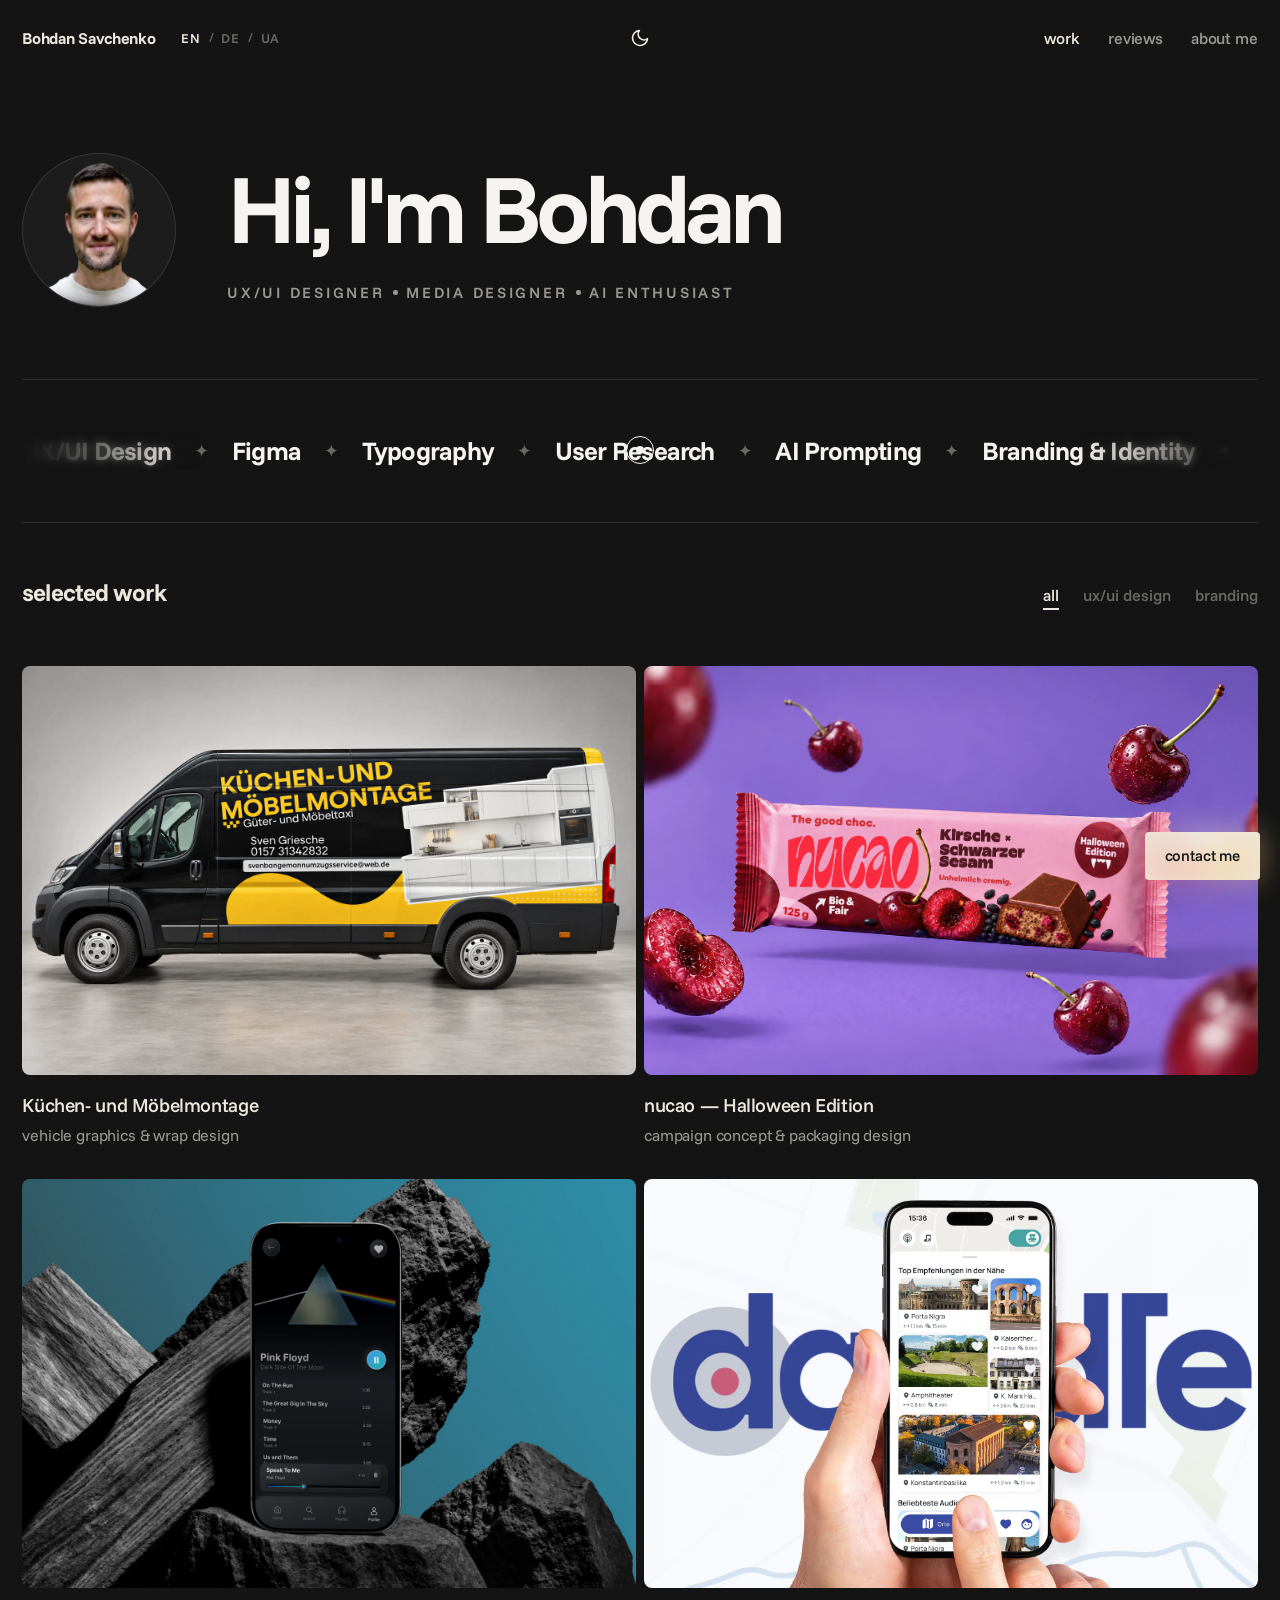
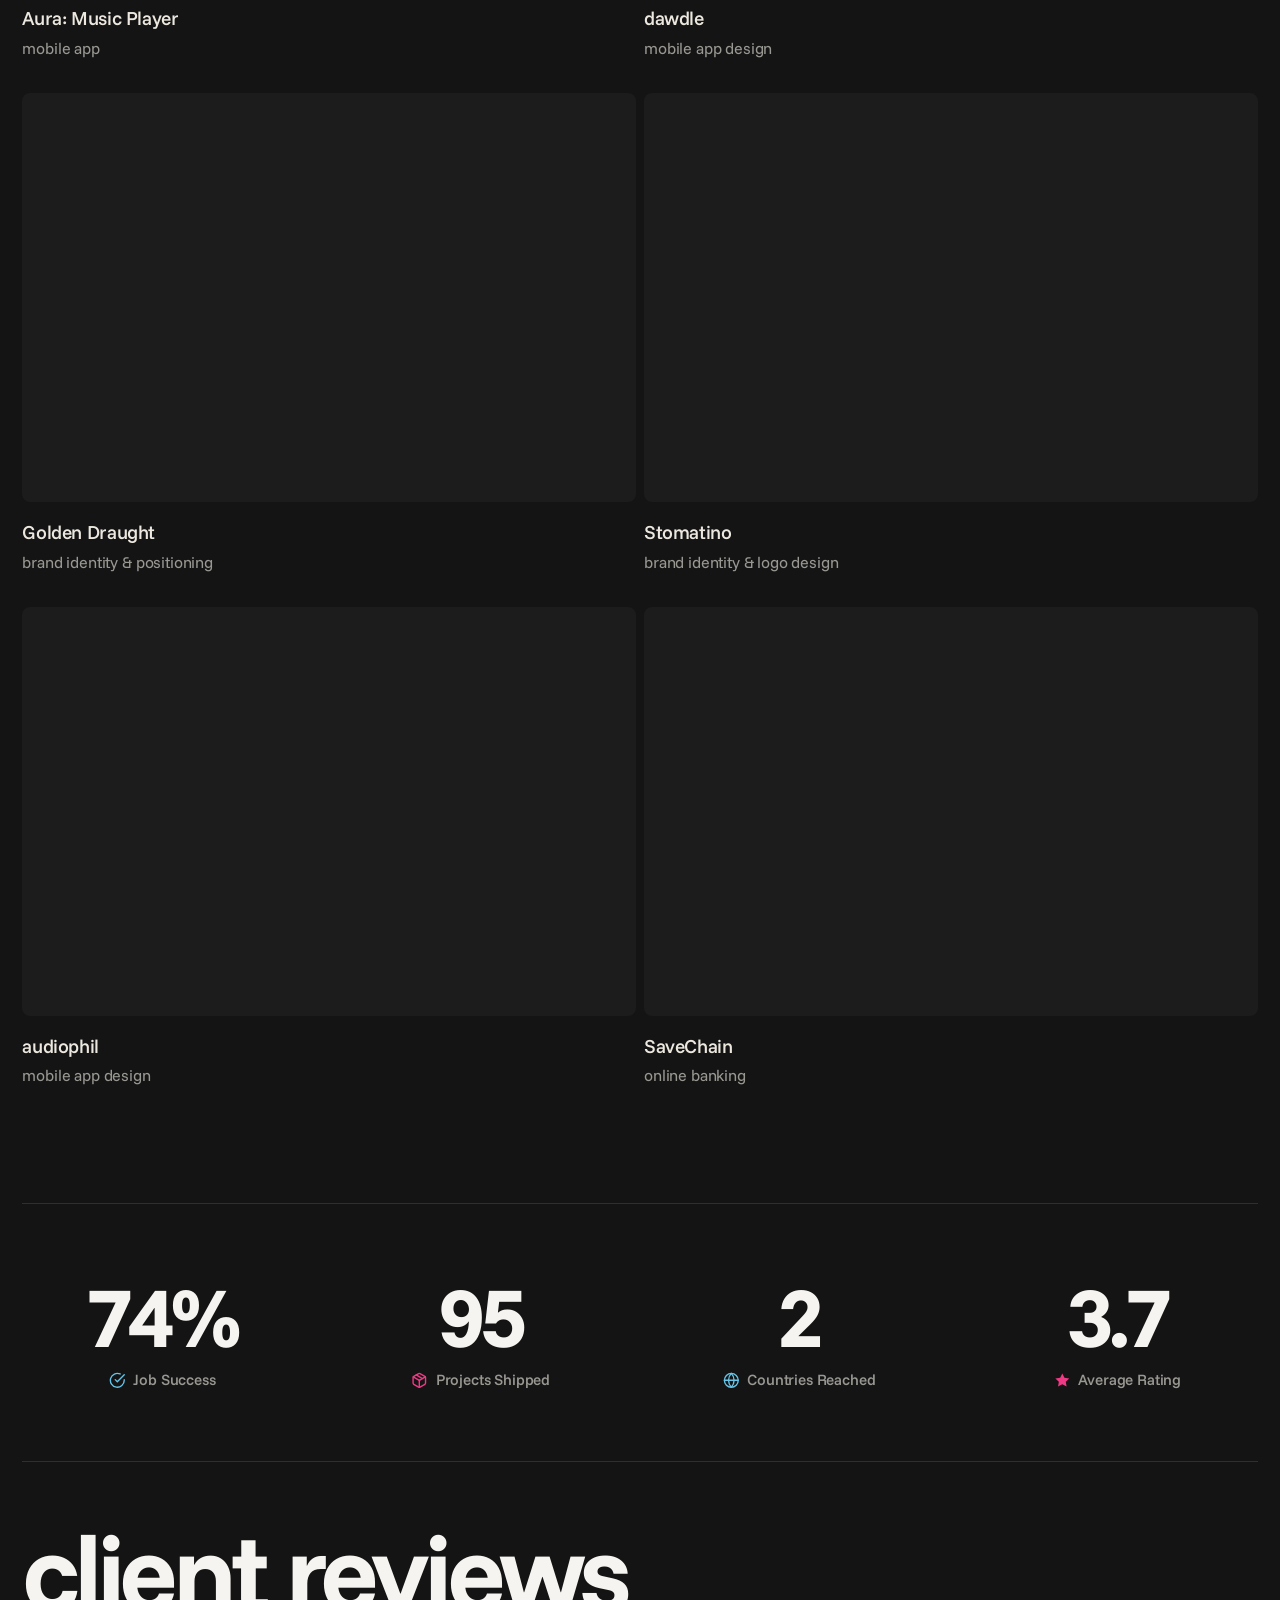
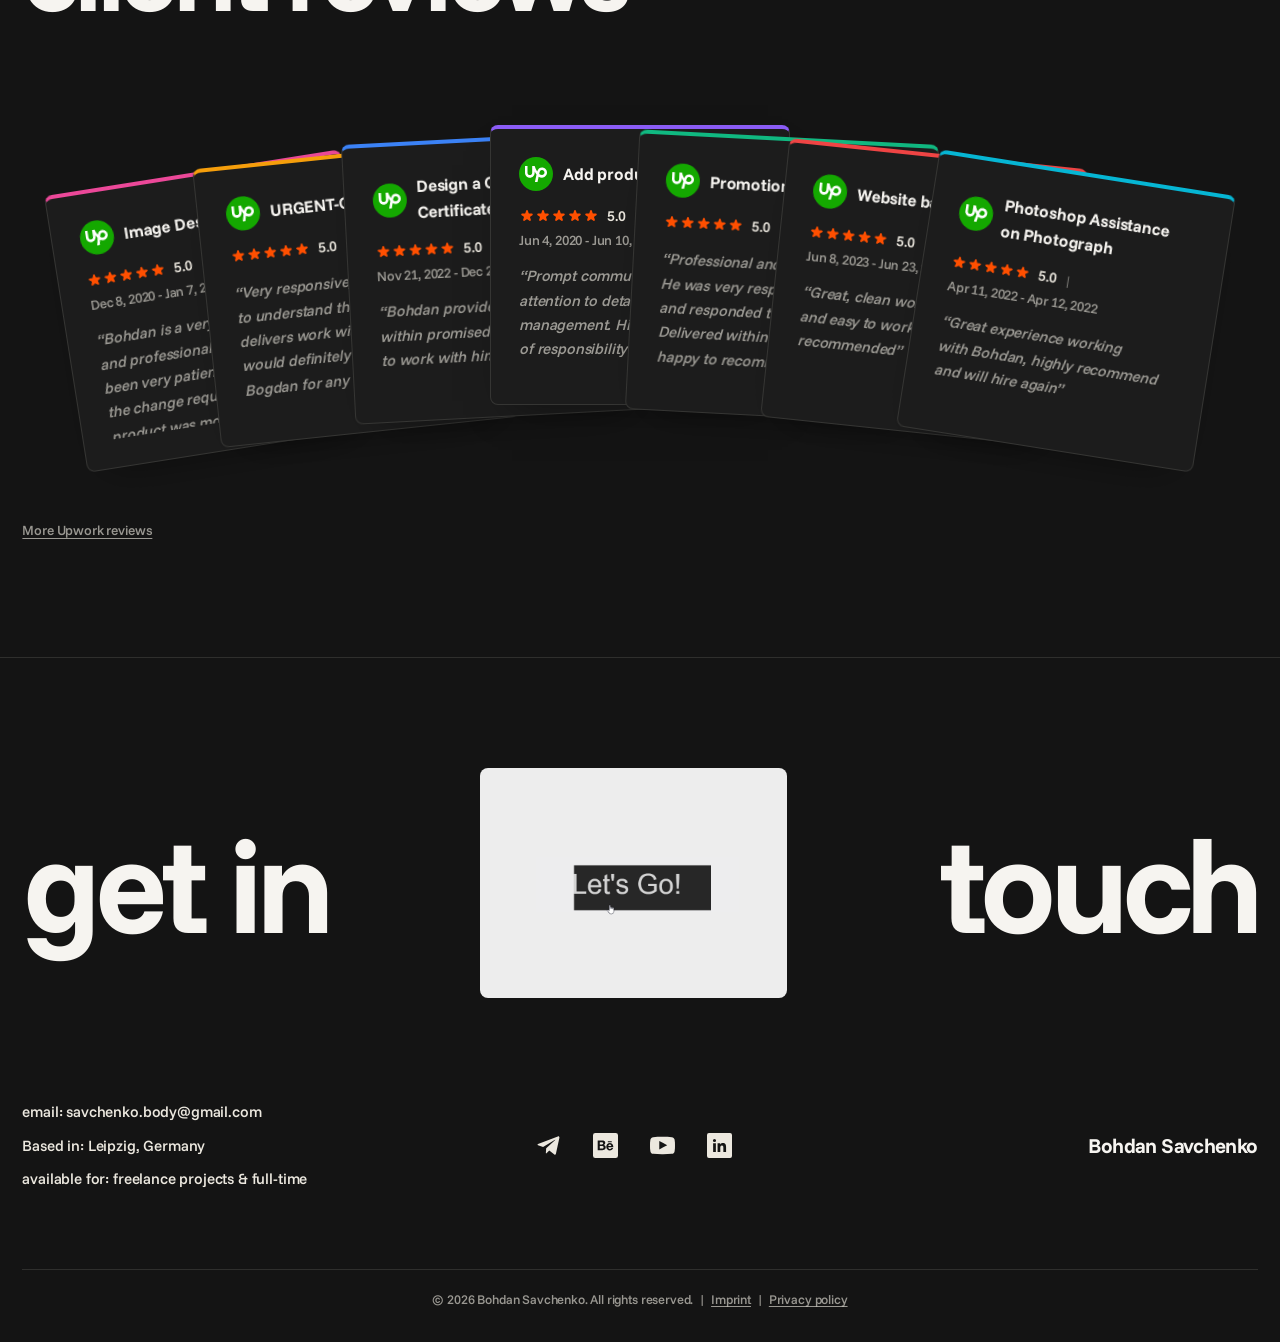
==== index.html @ f7ef640e "Add SaveChain project, even column spacing in car wrapping Co-Authored-By: Claude Sonnet 5.5 <norepl" ====
<!DOCTYPE html>
<html lang="en" data-theme="dark">
<head>
  <meta charset="UTF-8" />
  <meta name="viewport" content="width=device-width, initial-scale=1" />
  <title>Bohdan Savchenko | Mobile UX/UI Designer</title>
  <meta name="description" content="Portfolio of Bohdan Savchenko, UX/UI Designer & Media Designer based in Leipzig, Germany." />

  <link rel="icon" href="/favicon.svg" type="image/svg+xml" />
  <link rel="apple-touch-icon" href="/favicon.svg" />

  <!-- Fonts: Funnel Sans, self-hosted in /fonts (no Google Fonts request) -->
  <link rel="stylesheet" href="./styles.css?v=20261024-savechain11" />
</head>
<body>
  <!-- ============ HEADER ============ -->
  <header class="site-header" id="header">
    <div class="header-inner">
      <a href="/" class="logo">Bohdan Savchenko</a>

      <div class="lang-switch" role="group" aria-label="Language">
        <button type="button" class="lang-btn is-active" data-lang="en">EN</button>
        <span class="lang-sep">/</span>
        <button type="button" class="lang-btn" data-lang="de">DE</button>
        <span class="lang-sep">/</span>
        <button type="button" class="lang-btn" data-lang="uk">UA</button>
      </div>

      <button type="button" id="themeToggle" class="theme-toggle" aria-label="Toggle color theme">
        <svg class="icon icon-sun" viewBox="0 0 24 24" fill="none" stroke="currentColor" stroke-width="2" stroke-linecap="round" stroke-linejoin="round" aria-hidden="true">
          <circle cx="12" cy="12" r="4" /><path d="M12 2v2M12 20v2M4.9 4.9l1.4 1.4M17.7 17.7l1.4 1.4M2 12h2M20 12h2M4.9 19.1l1.4-1.4M17.7 6.3l1.4-1.4" />
        </svg>
        <svg class="icon icon-moon" viewBox="0 0 24 24" fill="none" stroke="currentColor" stroke-width="2" stroke-linecap="round" stroke-linejoin="round" aria-hidden="true">
          <path d="M21 12.8A9 9 0 1 1 11.2 3a7 7 0 0 0 9.8 9.8z" />
        </svg>
      </button>

      <nav class="main-nav" id="mainNav" aria-label="Primary">
        <a href="/#work" aria-current="page" data-i18n="nav.work">work</a>
        <a href="/#reviews" data-i18n="nav.reviews">reviews</a>
        <a href="/about/" data-i18n="nav.about">about me</a>
      </nav>

      <button type="button" class="menu-toggle" id="menuToggle" aria-expanded="false" aria-controls="mainNav" aria-label="Menu">
        <span class="menu-line"></span>
        <span class="menu-line"></span>
        <span class="menu-line"></span>
      </button>
    </div>
  </header>

  <main>
    <!-- ============ HERO ============ -->
    <section class="hero reveal">
      <div class="hero-photo">
        <img src="/Savchenko.webp" alt="Bohdan Savchenko" width="200" height="200"
             onerror="this.closest('.hero-photo').style.display='none';" />
      </div>
      <div class="hero-text">
        <h1 class="hero-title" data-i18n="hero.title">Hi, I'm Bohdan</h1>
        <p class="hero-eyebrow" lang="en">UX/UI Designer <span class="specialty-dot" aria-hidden="true"></span> Media Designer <span class="specialty-dot" aria-hidden="true"></span> AI Enthusiast</p>
      </div>
    </section>

    <!-- ============ SKILLS MARQUEE (looping, built by app.js) ============ -->
    <section class="marquee-section" aria-label="Skills">
      <div class="marquee">
        <div class="marquee-track" id="marqueeTrack"></div>
      </div>
    </section>

    <!-- ============ WORK / PROJECT GRID ============ -->
    <section class="work" id="work" aria-label="Selected work">
      <div class="work-head">
        <h2 class="split-title" data-reveal-words data-i18n="work.title">selected work</h2>
        <!-- category filters (logic in app.js, categories in data.js) -->
        <div class="filter-bar" role="group" aria-label="Filter projects">
          <button type="button" class="filter-btn is-active" data-filter="all" data-i18n="filter.all">all</button>
          <button type="button" class="filter-btn" data-filter="ux-ui" data-i18n="filter.uxui">ux/ui design</button>
          <button type="button" class="filter-btn" data-filter="branding" data-i18n="filter.branding">branding</button>
        </div>
      </div>
      <!-- Project cards injected by app.js -->
      <div class="project-grid" id="projectGrid" aria-live="polite"></div>
    </section>

    <!-- ============ STATS (numbers count up when scrolled into view — initCounters() in app.js).
         Each .stat-num counts 0 -> data-count-to; symbols (%, the decimal place)
         live outside the animated span / come from data-decimals, so they never animate. -->
    <section class="stats reveal" aria-label="Key numbers">
      <ul class="stats-grid">
        <li class="stat" style="--stat-accent: var(--brand-cyan);">
          <p class="stat-value"><span class="stat-num" data-count-to="100">0</span><span class="stat-sym">%</span></p>
          <p class="stat-label">
            <svg class="stat-icon" viewBox="0 0 24 24" fill="none" stroke="currentColor" stroke-width="2" stroke-linecap="round" stroke-linejoin="round" aria-hidden="true">
              <path d="M22 11.08V12a10 10 0 1 1-5.93-9.14" /><path d="m9 11 3 3L22 4" />
            </svg>
            <span data-i18n="stats.success">Job Success</span>
          </p>
        </li>
        <li class="stat" style="--stat-accent: var(--brand-magenta);">
          <p class="stat-value"><span class="stat-num" data-count-to="128">0</span></p>
          <p class="stat-label">
            <svg class="stat-icon" viewBox="0 0 24 24" fill="none" stroke="currentColor" stroke-width="2" stroke-linecap="round" stroke-linejoin="round" aria-hidden="true">
              <path d="m7.5 4.27 9 5.15" /><path d="M21 8a2 2 0 0 0-1-1.73l-7-4a2 2 0 0 0-2 0l-7 4A2 2 0 0 0 3 8v8a2 2 0 0 0 1 1.73l7 4a2 2 0 0 0 2 0l7-4A2 2 0 0 0 21 16Z" /><path d="m3.3 7 8.7 5 8.7-5" /><path d="M12 22V12" />
            </svg>
            <span data-i18n="stats.projects">Projects Shipped</span>
          </p>
        </li>
        <li class="stat" style="--stat-accent: var(--brand-cyan);">
          <p class="stat-value"><span class="stat-num" data-count-to="3">0</span></p>
          <p class="stat-label">
            <svg class="stat-icon" viewBox="0 0 24 24" fill="none" stroke="currentColor" stroke-width="2" stroke-linecap="round" stroke-linejoin="round" aria-hidden="true">
              <circle cx="12" cy="12" r="10" /><path d="M12 2a14.5 14.5 0 0 0 0 20 14.5 14.5 0 0 0 0-20" /><path d="M2 12h20" />
            </svg>
            <span data-i18n="stats.countries">Countries Reached</span>
          </p>
        </li>
        <li class="stat" style="--stat-accent: var(--brand-magenta);">
          <p class="stat-value"><span class="stat-num" data-count-to="5" data-decimals="1">0.0</span></p>
          <p class="stat-label">
            <svg class="stat-icon" viewBox="0 0 24 24" fill="currentColor" aria-hidden="true">
              <path d="m12 2 3.09 6.26L22 9.27l-5 4.87 1.18 6.88L12 17.77l-6.18 3.25L7 14.14 2 9.27l6.91-1.01L12 2z" />
            </svg>
            <span data-i18n="stats.rating">Average Rating</span>
          </p>
        </li>
      </ul>
    </section>

    <!-- ============ TESTIMONIALS (Upwork client reviews) ============ -->
    <section class="testimonials reveal" id="reviews" aria-label="Client reviews">
      <h2 class="display-title" data-reveal-words data-i18n="testimonials.title">client reviews</h2>
      <!-- cards injected by app.js from SITE.testimonials -->
      <div class="testimonial-scroll" id="testimonialScroll"></div>
      <a class="testimonial-more" href="https://www.upwork.com/freelancers/bogdansavchenko6"
         target="_blank" rel="noopener noreferrer" data-i18n="testimonials.more">More Upwork reviews</a>
    </section>

  </main>

  <!-- ============ FOOTER (3 tiers) ============ -->
  <footer class="site-footer reveal" id="contact">
    <!-- tier 1: get in — [Let's Go! gif] — touch -->
    <div class="footer-top">
      <span class="footer-word" data-i18n="footer.get">get in</span>
      <a class="footer-go" href="mailto:savchenko.body@gmail.com" aria-label="Email me — Let's Go!">
        <img class="footer-go-gif" src="./Lets go.gif" alt="" aria-hidden="true"
             onerror="this.closest('.footer-go').classList.add('no-gif'); this.remove();" />
        <span class="footer-go-text">Let's Go! &rarr;</span>
      </a>
      <span class="footer-word" data-i18n="footer.touch">touch</span>
    </div>

    <!-- tier 2: contact meta (left) · social icons (center) · name (right) -->
    <div class="footer-mid">
      <div class="footer-meta">
        <p><span data-i18n="footer.emailLabel">email:</span> <a href="mailto:savchenko.body@gmail.com">savchenko.body@gmail.com</a></p>
        <p data-i18n="footer.based">Based in: Leipzig, Germany</p>
        <p data-i18n="footer.available">available for: freelance projects &amp; full-time</p>
      </div>
      <nav class="footer-social" aria-label="Social">
        <a class="footer-icon" href="https://t.me/SavchenkoB" target="_blank" rel="noopener noreferrer" aria-label="Telegram">
          <svg viewBox="0 0 32 32" fill="currentColor" xmlns="http://www.w3.org/2000/svg" aria-hidden="true"><path d="m2.61743 15.83185 6.44043 2.18732 15.29034-9.34778c.22162-.13556.44873.16547.25757.34143l-11.57592 10.65509-.43048 5.96521c-.03278.4538.51385.70642.83826.38745l3.56421-3.50482 6.51569 4.93243c.70233.53174 1.7193.15698 1.90875-.70331l4.53692-20.59997c.25879-1.17517-.8927-2.16681-2.01648-1.73645l-25.36206 9.71179c-.7956.30469-.77393 1.43768.03277 1.71161z"/></svg>
        </a>
        <a class="footer-icon" href="https://www.behance.net/savchenkob5285" target="_blank" rel="noopener noreferrer" aria-label="Behance">
          <svg viewBox="0 0 176 176" fill="currentColor" xmlns="http://www.w3.org/2000/svg" aria-hidden="true"><path d="m63.1 80.73h-15.22v-15.49h15.22s9-.21 9 7.75-9 7.74-9 7.74z"/><path d="m74.75 100.46c0 9.49-10.72 9.25-10.72 9.25h-16.15v-18.48h16.12s10.75-.23 10.75 9.23z"/><path d="m118.3 80.87c-5.49 0-10 4.11-10.9 10.55h21.8c-.86-6.42-5.42-10.55-10.9-10.55zm0 0c-5.49 0-10 4.11-10.9 10.55h21.8c-.86-6.42-5.42-10.55-10.9-10.55zm41.37-80.87h-143.34a16.33 16.33 0 0 0 -16.33 16.33v143.34a16.33 16.33 0 0 0 16.33 16.33h143.34a16.33 16.33 0 0 0 16.33-16.33v-143.34a16.33 16.33 0 0 0 -16.33-16.33zm-55.21 58h27.54v6.86h-27.54zm-26.27 60.73c-3.79 1.87-8.55 2.46-13 2.46h-32.19v-67.61h35.39c4.38 0 17.94 2.61 18 15.64 0 9-5 13.12-9.31 15.1 0 0 11.24 3.34 12.14 13.28s-.88 16.12-11.03 21.13zm64.66-18.65h-35.45c-.34 7.81 5.37 12.47 11.86 12.47a12.44 12.44 0 0 0 11-6.58h11.61c-3.19 11.62-12.54 16.46-23.59 16.46-14.47 0-24.76-11.6-24.76-25.92s11.09-25.93 24.76-25.93 24.72 11.61 24.72 25.93c0 1.24 0 2.42-.15 3.57zm-24.55-19.21c-5.49 0-10 4.11-10.9 10.55h21.8c-.86-6.42-5.42-10.55-10.9-10.55z"/></svg>
        </a>
        <a class="footer-icon" href="https://www.youtube.com/@HardBitEasy" target="_blank" rel="noopener noreferrer" aria-label="YouTube">
          <svg viewBox="0 0 96.875 96.875" fill="currentColor" xmlns="http://www.w3.org/2000/svg" aria-hidden="true"><path d="m95.201 25.538c-1.186-5.152-5.4-8.953-10.473-9.52-12.013-1.341-24.172-1.348-36.275-1.341-12.105-.007-24.266 0-36.279 1.341-5.07.567-9.281 4.368-10.467 9.52-1.688 7.337-1.707 15.346-1.707 22.9s0 15.562 1.688 22.898c1.184 5.151 5.396 8.952 10.469 9.52 12.012 1.342 24.172 1.349 36.277 1.342 12.107.007 24.264 0 36.275-1.342 5.07-.567 9.285-4.368 10.471-9.52 1.689-7.337 1.695-15.345 1.695-22.898 0-7.554.014-15.563-1.674-22.9zm-59.265 37.936c0-10.716 0-21.32 0-32.037 10.267 5.357 20.466 10.678 30.798 16.068-10.3 5.342-20.504 10.631-30.798 15.969z"/></svg>
        </a>
        <a class="footer-icon" href="https://www.linkedin.com/in/savchenkobohdan/" target="_blank" rel="noopener noreferrer" aria-label="LinkedIn">
          <svg viewBox="0 0 152 152" fill="currentColor" xmlns="http://www.w3.org/2000/svg" aria-hidden="true"><path d="m140 0h-128a12 12 0 0 0 -12 12v128a12 12 0 0 0 12 12h128a12 12 0 0 0 12-12v-128a12 12 0 0 0 -12-12zm-86.1 116h-16.58v-53.41h16.58zm-8.3-60.7a9.65 9.65 0 1 1 9.61-9.7 9.68 9.68 0 0 1 -9.61 9.7zm70.4 60.7h-16.57v-26c0-6.2-.12-14.15-8.62-14.15s-10 6.74-10 13.7v26.45h-16.51v-53.41h15.91v7.28h.23c2.21-4.2 7.62-8.62 15.69-8.62 16.78 0 19.87 11 19.87 25.41z"/></svg>
        </a>
      </nav>
      <span class="footer-name-mid">Bohdan Savchenko</span>
    </div>

    <!-- tier 4: legal footer (copyright + Impressum/Datenschutz) -->
    <div class="legal-footer">
      <span>&copy; 2026 Bohdan Savchenko. All rights reserved.</span>
      <span>|</span>
      <a href="/impressum.html">Impressum</a>
      <span>|</span>
      <a href="/datenschutz.html">Datenschutz</a>
    </div>
  </footer>

  <!-- floating contact button -->
  <a class="contact-fab" href="mailto:savchenko.body@gmail.com" data-i18n="footer.fab">contact me</a>

  <script src="./data.js?v=20261024-savechain11"></script>
  <script src="/data-uk.js?v=20261024-savechain11"></script>
  <script src="./app.js?v=20261024-savechain11"></script>
</body>
</html>
---- styles.css ----
/* =========================================================
   Bohdan Savchenko — Portfolio
   Tokens measured on the live Framer site:
     font    : Funnel Sans (400 / 500 / 700)
     dark    : bg #141414, cream text #ECE8DF (bright #F6F4F0)
     borders : cream @ 12%
     radii   : images 8px · buttons/pills 4px
     hero h1 : 192px @ desktop, letter-spacing -0.06em
     display : 120px lowercase headings ("my experience")
   Dark is default; [data-theme="light"] / body.light overrides.
   ========================================================= */

/* ---------- Self-hosted font: Funnel Sans (GDPR — no Google Fonts request) ---------- */
@font-face {
  font-family: 'Funnel Sans';
  font-style: normal;
  font-weight: 400;
  font-display: swap;
  src: url('/fonts/FunnelSans-400.woff2') format('woff2');
}
@font-face {
  font-family: 'Funnel Sans';
  font-style: normal;
  font-weight: 500;
  font-display: swap;
  src: url('/fonts/FunnelSans-500.woff2') format('woff2');
}
@font-face {
  font-family: 'Funnel Sans';
  font-style: normal;
  font-weight: 600;
  font-display: swap;
  src: url('/fonts/FunnelSans-600.woff2') format('woff2');
}
@font-face {
  font-family: 'Funnel Sans';
  font-style: normal;
  font-weight: 700;
  font-display: swap;
  src: url('/fonts/FunnelSans-700.woff2') format('woff2');
}
@font-face {
  font-family: 'Funnel Sans';
  font-style: normal;
  font-weight: 800;
  font-display: swap;
  src: url('/fonts/FunnelSans-800.woff2') format('woff2');
}

/* ---------- Design tokens: DARK (default) ---------- */
:root,
[data-theme="dark"] {
  --bg:            #141414;
  --bg-elevated:   #1C1C1C;
  --border:        rgba(236, 232, 223, 0.12);
  --text:          #ECE8DF;
  --text-bright:   #F6F4F0;
  --text-muted:    rgba(236, 232, 223, 0.62);
  --text-faint:    rgba(236, 232, 223, 0.40);
  --accent:        #ECE8DF;   /* pill / CTA fill  */
  --accent-ink:    #141414;   /* text on pill     */
  --shadow:        0 24px 60px -24px rgba(0, 0, 0, 0.8);

  /* radii measured on the live site */
  --radius-media:  8px;
  --radius-btn:    4px;

  /* motion */
  --ease-out: cubic-bezier(0.16, 1, 0.3, 1);
  --ease-in-out: cubic-bezier(0.65, 0, 0.35, 1);
  --dur: 400ms;

  --maxw: 100%;
  --gutter: clamp(20px, 1.75vw, 40px);
  --intro-top: clamp(104px, 17vh, 160px);

  /* button glow — warm halo, tuned per theme below */
  --glow-1: rgba(246, 244, 240, 0.95);
  --glow-2: rgba(255, 189, 89, 0.85);
  --glow-3: rgba(255, 106, 61, 0.7);

  /* experience timeline — bright lime accent + its glow */
  --timeline-accent:      #DFFF3C;
  --timeline-accent-glow: rgba(223, 255, 60, 0.55);

  /* clickable gallery image hover — a light lift reads best on the dark bg */
  --img-hover-brightness: 1.07;

  /* brand accents (stat-counter icons) */
  --brand-cyan:    #65C4E8;
  --brand-magenta: #EE3A84;
}

/* ---------- Design tokens: LIGHT (warm inverse) ---------- */
[data-theme="light"] {
  --bg:            #F6F4F0;
  --bg-elevated:   #FFFFFF;
  --border:        rgba(20, 20, 20, 0.12);
  --text:          #141414;
  --text-bright:   #000000;
  --text-muted:    rgba(20, 20, 20, 0.60);
  --text-faint:    rgba(20, 20, 20, 0.42);
  --accent:        #141414;
  --accent-ink:    #F6F4F0;
  --shadow:        0 24px 60px -28px rgba(20, 20, 20, 0.22);

  --glow-1: rgba(255, 149, 51, 0.8);
  --glow-2: rgba(255, 87, 34, 0.65);
  --glow-3: rgba(20, 20, 20, 0.35);

  /* darker, more saturated lime holds contrast on the light background */
  --timeline-accent:      #7A9A00;
  --timeline-accent-glow: rgba(122, 154, 0, 0.35);

  /* on the light background a brighten washes out — dim very slightly instead */
  --img-hover-brightness: 0.94;

  /* the brand cyan is too pale to read on the light ground — deepen it,
     same treatment --timeline-accent already gets (magenta holds up as-is) */
  --brand-cyan: #1E90BC;
}

/* ---------- Reset ---------- */
*, *::before, *::after { box-sizing: border-box; }
* { margin: 0; }
html { scroll-behavior: smooth; -webkit-text-size-adjust: 100%; }

body {
  background: var(--bg);
  color: var(--text);
  font-family: "Funnel Sans", system-ui, -apple-system, sans-serif;
  font-size: 16px;
  font-weight: 500;
  line-height: 1.55;
  letter-spacing: -0.01em;
  -webkit-font-smoothing: antialiased;
  min-height: 100dvh;
  transition: background var(--dur) var(--ease-in-out),
              color var(--dur) var(--ease-in-out),
              opacity 250ms var(--ease-in-out);
  animation: page-in 350ms var(--ease-out);   /* page fade-in */
}
body.page-exit { opacity: 0; }                 /* page fade-out (app.js) */
body.no-scroll { overflow: hidden; }           /* lightbox scroll lock */
@keyframes page-in { from { opacity: 0; } to { opacity: 1; } }

img { max-width: 100%; display: block; }
a { color: inherit; text-decoration: none; }
ol, ul { list-style: none; padding: 0; }
figure { margin: 0; }
:focus-visible { outline: 2px solid var(--text); outline-offset: 3px; border-radius: 4px; }

h1, h2, h3 {
  font-weight: 700;
  letter-spacing: -0.04em;
  line-height: 1.05;
}

.is-hidden { display: none !important; }

/* =========================================================
   HEADER — fixed, backdrop blur
   ========================================================= */
.site-header {
  position: fixed;
  inset: 0 0 auto 0;
  z-index: 100;
  background: color-mix(in srgb, var(--bg) 70%, transparent);
  backdrop-filter: saturate(140%) blur(14px);
  -webkit-backdrop-filter: saturate(140%) blur(14px);
  border-bottom: 1px solid transparent;
  transition: border-color var(--dur) var(--ease-out),
              background var(--dur) var(--ease-out);
}
.site-header.scrolled { border-bottom-color: var(--border); }

.header-inner {
  position: relative;
  max-width: var(--maxw);
  margin-inline: auto;
  padding: 16px var(--gutter);
  display: flex;
  align-items: center;
  gap: 24px;
}

.logo { font-weight: 700; font-size: 1rem; letter-spacing: -0.02em; white-space: nowrap; }

/* language switcher */
.lang-switch { display: flex; align-items: center; gap: 6px; }
.lang-btn {
  background: none; border: 0; padding: 4px 2px; cursor: pointer;
  font: inherit; font-weight: 600; font-size: .82rem; letter-spacing: .05em;
  color: var(--text-faint);
  min-height: 44px; display: inline-flex; align-items: center;
  transition: color 200ms var(--ease-out);
}
.lang-btn:hover { color: var(--text-muted); }
.lang-btn.is-active { color: var(--text); }
.lang-sep { color: var(--text-faint); font-size: .8rem; }

/* theme toggle — centered on desktop */
.theme-toggle {
  position: absolute; left: 50%; top: 50%;
  transform: translate(-50%, -50%);
  width: 44px; height: 44px;
  display: grid; place-items: center;
  background: none; border: 0; cursor: pointer; color: var(--text);
}
.theme-toggle .icon {
  position: absolute; width: 20px; height: 20px;
  transition: opacity 300ms var(--ease-out), transform 400ms var(--ease-out);
}
.icon-sun  { opacity: 0; transform: rotate(-90deg) scale(.6); }
.icon-moon { opacity: 1; transform: rotate(0) scale(1); }
[data-theme="light"] .icon-sun  { opacity: 1; transform: rotate(0) scale(1); }
[data-theme="light"] .icon-moon { opacity: 0; transform: rotate(90deg) scale(.6); }

/* nav — lowercase like the live site */
.main-nav { margin-left: auto; display: flex; gap: 28px; }
.main-nav a {
  position: relative; font-weight: 500; font-size: 1rem; color: var(--text-muted);
  padding: 4px 0; transition: color 200ms var(--ease-out);
}
.main-nav a::after {
  content: ""; position: absolute; left: 0; bottom: -2px; height: 1.5px; width: 0;
  background: var(--text); transition: width 300ms var(--ease-out);
}
.main-nav a:hover { color: var(--text); }
.main-nav a:hover::after { width: 100%; }
.main-nav a[aria-current="page"] { color: var(--text); }

/* hamburger */
.menu-toggle {
  display: none; position: relative;
  width: 44px; height: 44px;
  background: none; border: 0; cursor: pointer; color: var(--text);
}
.menu-toggle .menu-line {
  position: absolute; left: 12px;
  width: 20px; height: 2px; border-radius: 2px;
  background: var(--text);
  transition: transform 300ms var(--ease-out), opacity 200ms var(--ease-out), top 300ms var(--ease-out);
}
.menu-toggle .menu-line:nth-child(1) { top: 16px; }
.menu-toggle .menu-line:nth-child(2) { top: 22px; }
.menu-toggle .menu-line:nth-child(3) { top: 28px; }
.menu-toggle.open .menu-line:nth-child(1) { top: 22px; transform: rotate(45deg); }
.menu-toggle.open .menu-line:nth-child(2) { opacity: 0; }
.menu-toggle.open .menu-line:nth-child(3) { top: 22px; transform: rotate(-45deg); }

/* =========================================================
   SHARED LAYOUT
   ========================================================= */
main { max-width: var(--maxw); margin-inline: auto; padding-inline: var(--gutter); }

/* lowercase display headings ("my experience", "other projects") */
.display-title {
  font-size: clamp(2.4rem, 8.5vw, 7.5rem);   /* 120px @ desktop */
  letter-spacing: -0.05em;
  color: var(--text-bright);
}
/* page titles ("about me") */
.page-title {
  font-size: clamp(2.8rem, 8vw, 5.75rem);    /* 92px @ desktop */
  letter-spacing: -0.06em;
  color: var(--text-bright);
}
/* ---------- rotating glow halo, ported from a React GlowEffect
   component (conic-gradient + blur, animated via @property) ----------
   applied to every real CTA button on the site: .btn-pill, .contact-fab */
@property --glow-angle {
  syntax: '<angle>';
  inherits: false;
  initial-value: 0deg;
}
@keyframes glow-spin { to { --glow-angle: 360deg; } }

.btn-pill, .contact-fab {
  position: relative;
  isolation: isolate;             /* keeps ::before's negative z-index behind THIS element's own background */
}
.btn-pill::before, .contact-fab::before {
  content: "";
  position: absolute;
  inset: -6px;
  z-index: -1;
  border-radius: 20px;
  background: conic-gradient(from var(--glow-angle) at 50% 50%,
    var(--glow-1), var(--glow-2), var(--glow-3), var(--glow-1));
  filter: blur(14px);
  opacity: .35;
  animation: glow-spin 5s linear infinite;
  transition: opacity 250ms var(--ease-out);
  pointer-events: none;
}
.btn-pill:hover::before, .contact-fab:hover::before,
.btn-pill:focus-visible::before, .contact-fab:focus-visible::before {
  opacity: .9;
}
@media (prefers-reduced-motion: reduce) {
  .btn-pill::before, .contact-fab::before { animation: none; }
}

/* buttons — 4px radius, 12x24 padding (measured) */
.btn-pill {
  display: inline-flex; align-items: center; justify-content: center;
  padding: 12px 24px;
  border-radius: var(--radius-btn);
  background: var(--accent); color: var(--accent-ink);
  font-weight: 500; font-size: 1rem;
  transition: transform 300ms var(--ease-out), opacity 200ms var(--ease-out);
}
.btn-pill:hover { transform: translateY(-2px); }

/* =========================================================
   HOME — HERO
   ========================================================= */
.hero {
  display: flex;
  align-items: center;
  gap: clamp(24px, 4vw, 56px);
  padding-block: var(--intro-top) clamp(40px, 6vw, 72px);
}
/* profile photo — fixed circular size, never shrinks */
.hero-photo {
  flex: 0 0 auto;
  width: clamp(120px, 12vw, 200px);
  aspect-ratio: 1 / 1;
  border-radius: 50%;
  overflow: hidden;
  background: var(--bg-elevated);
  border: 1px solid var(--border);
}
.hero-photo img { display: block; width: 100%; height: 100%; object-fit: cover; }
/* text column — takes the remaining width; min-width:0 lets the flex item
   shrink below the nowrap title's natural width so fitHeroTitle() (app.js)
   can scale the font down to exactly this column's width */
.hero-text { flex: 1 1 auto; min-width: 0; text-align: left; }

.hero-title {
  font-size: clamp(32px, 6vw, 96px);         /* fallback; JS fits it to the text column's width */
  letter-spacing: -0.06em;
  line-height: 1.1;
  color: var(--text-bright);
  white-space: nowrap;                       /* one line — filled to container width */
}
/* per-letter spans for the repel effect (built by app.js) */
.hero-title .repel-letter {
  display: inline-block;
  white-space: pre;
  will-change: transform;
}
.hero-eyebrow {
  display: block;
  width: 100%;
  margin-top: 20px;
  text-transform: uppercase;
  letter-spacing: .18em;
  font-size: clamp(.78rem, 1.4vw, .95rem);
  font-weight: 600;
  color: var(--text-muted);
  text-align: left;                          /* aligned to the left edge, in line with the rest */
}

@media (max-width: 720px) {
  .hero { flex-direction: column; align-items: center; text-align: center; }
  /* width:100% is required here: in a column flex container, align-items:center
     shrinks cross-axis (width) items to fit their content — without an explicit
     width, .hero-text (and the nowrap .hero-title inside it) would grow to the
     text's natural width instead of being constrained to the viewport, which
     breaks fitHeroTitle()'s available-width measurement in app.js. */
  .hero-text { width: 100%; text-align: center; }
  .hero-eyebrow { text-align: center; }
}

/* =========================================================
   HOME — SKILLS MARQUEE (infinite loop, 1440 grid-aligned)
   ========================================================= */
/* lives inside <main>, which already provides the 1440 + gutter container,
   so it just adds vertical rhythm — its edges align with the rest of the grid */
.marquee-section {
  padding-block: clamp(28px, 4vw, 56px);
  border-block: 1px solid var(--border);
}
.marquee {
  position: relative;
  overflow: hidden;
}
/* edge blur + fade (like the original: text softens as it enters/leaves).
   Each pseudo blurs the scrolling text behind it and fades to the page bg,
   concentrated at the very edge via its own mask. */
.marquee::before, .marquee::after {
  content: "";
  position: absolute; top: 0; bottom: 0;
  width: 15%;
  z-index: 2;
  pointer-events: none;
  backdrop-filter: blur(4px);
  -webkit-backdrop-filter: blur(4px);
}
.marquee::before {
  left: 0;
  background: linear-gradient(90deg, var(--bg) 12%, transparent);
  -webkit-mask-image: linear-gradient(90deg, #000, transparent);
          mask-image: linear-gradient(90deg, #000, transparent);
}
.marquee::after {
  right: 0;
  background: linear-gradient(-90deg, var(--bg) 12%, transparent);
  -webkit-mask-image: linear-gradient(-90deg, #000, transparent);
          mask-image: linear-gradient(-90deg, #000, transparent);
}
.marquee-track {
  display: flex;
  width: max-content;
  animation: marquee-scroll 60s linear infinite;   /* slower, closer to the original */
}
.marquee:hover .marquee-track { animation-play-state: paused; }   /* pause on hover */
.marquee-group { display: flex; flex-shrink: 0; align-items: center; }
.marquee-item {
  font-size: clamp(0.95rem, 2vw, 1.75rem);   /* ~1.5× smaller than before */
  font-weight: 700;
  letter-spacing: -0.03em;
  color: var(--text-bright);
  white-space: nowrap;
}
.marquee-sep {
  margin-inline: clamp(14px, 1.8vw, 28px);
  font-size: clamp(.75rem, 1.4vw, 1.1rem);
  color: var(--text-faint);
}
@keyframes marquee-scroll {
  from { transform: translateX(0); }
  to   { transform: translateX(-50%); }   /* one duplicated group → seamless loop */
}

/* =========================================================
   HOME — PROJECT GRID (2-col, image 8px radius, text below)
   ========================================================= */
.work {
  padding-block: clamp(24px, 4vw, 56px) clamp(60px, 9vw, 120px);
  /* the "work" nav link jumps straight here (/#work); offset by the fixed
     header's real height (set in app.js) so the section isn't hidden under it */
  scroll-margin-top: var(--header-h, 90px);
}

/* "selected work" head + filter bar */
.work-head {
  display: flex; flex-wrap: wrap; align-items: baseline; justify-content: space-between;
  gap: 16px 32px;
  margin-bottom: clamp(28px, 4vw, 48px);
}
.filter-bar { display: flex; gap: 24px; }
.filter-btn {
  position: relative;
  background: none; border: 0; padding: 4px 0; cursor: pointer;
  font: inherit; font-weight: 500; font-size: 1rem;
  color: var(--text-faint);
  min-height: 44px; display: inline-flex; align-items: center;
  transition: color 200ms var(--ease-out);
}
.filter-btn::after {
  content: ""; position: absolute; left: 0; bottom: 8px; height: 1.5px; width: 0;
  background: var(--text); transition: width 300ms var(--ease-out);
}
.filter-btn:hover { color: var(--text-muted); }
.filter-btn.is-active { color: var(--text); }
.filter-btn.is-active::after { width: 100%; }
.project-grid {
  display: grid;
  grid-template-columns: repeat(2, 1fr);   /* strict 2-column */
  gap: 40px;
}

.project-card { display: block; }
.project-media {
  position: relative;
  aspect-ratio: 5 / 4;                       /* ≈424x340 measured card media */
  border-radius: var(--radius-media);
  overflow: hidden;
  background: var(--bg-elevated);
  /* 3D tilt card (JS drives the transform) */
  transform: perspective(1200px);
  transform-style: preserve-3d;
  transition: transform 0.2s ease-out, box-shadow 0.3s ease;
  will-change: transform;
}
/* shadow while tilting — themed for dark / light */
.project-media.tilting { box-shadow: 0 30px 60px -18px rgba(0, 0, 0, 0.55); }
[data-theme="light"] .project-media.tilting { box-shadow: 0 30px 60px -20px rgba(20, 20, 20, 0.28); }
.project-media img {
  width: 100%; height: 100%; object-fit: cover;
}

/* cursor-following spotlight overlay (built by app.js) */
.tilt-spotlight {
  position: absolute; inset: 0; z-index: 10;
  pointer-events: none; overflow: hidden;
  opacity: 0; transition: opacity 0.3s;
}
.project-media.tilting .tilt-spotlight { opacity: 1; }
.tilt-spotlight::before {
  content: "";
  position: absolute; width: 200%; height: 200%; border-radius: 50%;
  left: var(--sx, 50%); top: var(--sy, 50%);
  transform: translate(-50%, -50%);
  background: radial-gradient(circle, rgba(255, 255, 255, 0.15) 0%, transparent 40%);
  opacity: 1;                                /* light theme: full (per the component) */
}
[data-theme="dark"] .tilt-spotlight::before { opacity: 0.5; }   /* dark:opacity-50 */
/* placeholder when the image is missing */
.project-media.is-empty::after {
  content: attr(data-label);
  position: absolute; inset: 0; display: grid; place-items: center;
  color: var(--text-faint); font-weight: 700;
  font-size: 1.3rem; letter-spacing: -0.03em; text-align: center; padding: 0 16px;
}

.project-info { padding-top: 16px; }
.project-name {
  display: block;
  font-size: 1.2rem;                          /* 19px measured */
  font-weight: 500;
  letter-spacing: -0.02em;
  transition: color 200ms var(--ease-out);
}
.project-cat {
  display: block; margin-top: 2px;
  font-size: 1rem; font-weight: 400;
  color: var(--text-muted);
}
.project-card:hover .project-name { color: var(--text-bright); }

/* Homepage: wide, equal 3:2 covers with a narrow gap. */
@media (min-width: 768px) {
  #projectGrid {
    grid-template-columns: repeat(2, minmax(0, 1fr));
    gap: 32px 8px;
    align-items: start;
  }
  #projectGrid .project-media { aspect-ratio: 3 / 2; }
}

/* MOBILE / small screens: plain 1-column list, no spans, no collage */
@media (max-width: 767px) {
  #projectGrid { grid-template-columns: 1fr; grid-auto-rows: auto; }
  #projectGrid .project-card { display: block; }
  #projectGrid .project-media { aspect-ratio: 5 / 4; }
}

/* =========================================================
   HOME — TESTIMONIALS (Upwork client reviews, horizontal scroll)
   ========================================================= */
/* =========================================================
   HOME — ANIMATED STAT COUNTERS
   Numbers count 0 -> target once the section scrolls into view
   (initCounters() in app.js). Sits between "selected work" and
   "client reviews".
   ========================================================= */
/* lives inside <main>, so the 1728px + gutter container is already applied —
   the rules here only add vertical rhythm + the framing lines, which makes the
   borders line up exactly with the marquee's above it */
.stats {
  padding-block: clamp(44px, 5.5vw, 80px);          /* generous "py-20" */
  border-block: 1px solid var(--border);            /* same framing as .marquee-section */
}

.stats-grid {
  list-style: none;
  margin: 0;
  padding: 0;
  width: 100%;                                      /* fills the full 1728px band */
  display: grid;
  /* ALWAYS 4 across, every screen size — minmax(0,1fr) so a long number can
     never blow a column past its share and break the even distribution */
  grid-template-columns: repeat(4, minmax(0, 1fr));
  gap: clamp(8px, 3vw, 48px);
  /* top-aligned so all four NUMBERS share one baseline across the row — with
     centre alignment a 1-line label (“Job Success”) drops its number below the
     ones whose labels wrap to 2 lines. Labels simply hang beneath. */
  align-items: start;
}
/* number + label centred both ways within each column */
.stat {
  display: grid;
  gap: clamp(6px, 1vw, 12px);
  justify-items: center;
  align-content: center;
  text-align: center;
}

.stat-value {
  margin: 0;
  /* one fluid ramp instead of breakpoints: the 6.5vw slope is unchanged, so
     desktop still tops out at 5.5rem — only the floor drops, which is what
     lets all four columns sit side by side on a 320-375px phone */
  font-size: clamp(1.25rem, 6.5vw, 5.5rem);
  font-weight: 800;
  letter-spacing: -0.05em;
  line-height: 1;
  color: var(--text-bright);        /* cream on dark, black on light */
  /* fixed-width digits: the number can't jitter/reflow while counting */
  font-variant-numeric: tabular-nums;
  font-feature-settings: "tnum" 1;
}

/* small, subtle label sitting directly under and centred on the number */
.stat-label {
  margin: 0;
  display: flex;
  align-items: center;
  justify-content: center;
  gap: clamp(4px, .6vw, 8px);
  font-size: clamp(.6rem, 1.6vw, .95rem);   /* shrinks with the number on phones */
  line-height: 1.35;
  color: var(--text-muted);
  text-wrap: balance;                       /* long labels wrap evenly, not 1 orphan word */
  /* safety net for the narrow 4-across mobile column: German compounds have no
     natural break opportunity, so allow hyphenation and, failing that, a break */
  hyphens: auto;
  overflow-wrap: break-word;
  min-width: 0;                             /* let the flex child actually shrink */
}
/* narrow phones: the column is only ~75px, so an inline icon shoves the wrapped
   label off-centre from its number — stack it above the text instead, which
   keeps icon, label and number all on one centre line */
@media (max-width: 600px) {
  .stat-label { flex-direction: column; gap: 4px; }
}
.stat-icon {
  width: clamp(11px, 1.3vw, 18px);
  height: clamp(11px, 1.3vw, 18px);
  flex-shrink: 0;
  color: var(--stat-accent, var(--text-muted));   /* per-stat brand accent */
}

.testimonials {
  /* top value matches .work's (which sits under the marquee's border) so the
     heading clears the stats section's bottom line with the same rhythm as
     "selected work" clears the marquee's — was 0 back when the section above
     this one had no border */
  padding-block: clamp(24px, 4vw, 56px) clamp(60px, 9vw, 120px);
  /* the "reviews" nav link jumps straight here (/#reviews) — same fixed-header
     offset as .work so the section isn't hidden under it */
  scroll-margin-top: var(--header-h, 90px);
}

.testimonial-scroll {
  display: flex;
  gap: 24px;
  margin-top: clamp(28px, 4vw, 48px);
  overflow-x: auto;
  scroll-snap-type: x mandatory;
  padding-bottom: 8px;                 /* clears the scrollbar */
  scrollbar-width: thin;
  scrollbar-color: var(--border) transparent;
}
.testimonial-scroll::-webkit-scrollbar { height: 6px; }
.testimonial-scroll::-webkit-scrollbar-track { background: transparent; }
.testimonial-scroll::-webkit-scrollbar-thumb { background: var(--border); border-radius: 4px; }

/* exactly 3 cards visible per row at any container width, rest scrollable */
.testimonial-card {
  flex: 0 0 calc((100% - 2 * 24px) / 3);
  scroll-snap-align: start;
  display: flex;
  flex-direction: column;
  gap: 14px;
  padding: clamp(20px, 2.2vw, 28px);
  background: var(--bg-elevated);
  border: 1px solid var(--border);
  border-radius: var(--radius-media);
}
.tc-head { display: flex; align-items: center; gap: 10px; }
.tc-badge { width: 34px; height: 34px; flex-shrink: 0; }
.tc-project {
  font-size: 1.05rem; font-weight: 700;
  letter-spacing: -0.01em;
  color: var(--text-bright);
}
.tc-meta { display: flex; align-items: center; gap: 8px; flex-wrap: nowrap; }
.tc-stars { height: 16px; width: auto; flex-shrink: 0; }
.tc-rating { font-size: .9rem; font-weight: 600; color: var(--text); flex-shrink: 0; }
.tc-sep { font-size: .85rem; color: var(--text-faint); flex-shrink: 0; }
.tc-date { font-size: .85rem; color: var(--text-muted); white-space: nowrap; }
.tc-review {
  font-size: .95rem; line-height: 1.6; font-style: italic;
  color: var(--text-muted);
  margin: 0;
}

.testimonial-more {
  display: inline-block;
  margin-top: clamp(20px, 3vw, 32px);
  font-size: .85rem;
  color: var(--text-muted);
  text-decoration: underline;
  text-underline-offset: 3px;
  transition: color 200ms var(--ease-out);
}
.testimonial-more:hover { color: var(--text-bright); }

@media (max-width: 900px) {
  .testimonial-card { flex-basis: calc((100% - 24px) / 2); }   /* 2 visible */
}
@media (max-width: 720px) {
  .testimonial-scroll { gap: 16px; }
  .testimonial-card { flex-basis: 85%; }                       /* 1 visible, next peeks in */
  .tc-meta { flex-wrap: wrap; }                                /* narrow card: date may drop to its own line */
  .tc-date { white-space: normal; }
}

/* ---- DESKTOP: overlapping "fanned deck" of all 7 cards across the full
   content width (mobile keeps the horizontal scroll above) ---- */
@media (min-width: 901px) {
  .testimonial-scroll {
    justify-content: center;
    align-items: flex-start;
    gap: 0;
    overflow: visible;                 /* no scroll — the deck fans across the width */
    scroll-snap-type: none;
    margin-top: clamp(32px, 4vw, 56px);
    padding: 46px clamp(40px, 3vw, 64px) 82px; /* reserve space for rotated outer corners */
  }
  .testimonial-scroll::-webkit-scrollbar { display: none; }

  .testimonial-card {
    --tilt-x: 0deg;
    --tilt-y: 0deg;
    --sc: 1;
    flex: 0 0 26%;
    position: relative;
    height: 280px;
    scroll-snap-align: none;
    border-top: 4px solid var(--border);
    box-shadow: 0 18px 40px -22px rgba(0, 0, 0, 0.5);
    transform:
      perspective(950px)
      translateY(var(--arc-y, 0px))
      rotate(var(--fan-rot, 0deg))
      rotateX(var(--tilt-x))
      rotateY(var(--tilt-y))
      scale(var(--sc));
    transition: transform 170ms var(--ease-out), box-shadow 220ms var(--ease-out);
    will-change: transform;
  }
  [data-theme="light"] .testimonial-card { box-shadow: 0 18px 40px -22px rgba(20, 20, 20, 0.22); }

  /* overlap: every card after the first tucks under its neighbour */
  .testimonial-card + .testimonial-card { margin-left: -13.7%; }

  /* fan geometry — symmetric arc, centre card upright; cards stack from left to right so every heading remains visible;
     outer cards sit lower and peek their outer edge (logo + colour bar) */
  .testimonial-card:nth-child(1) { --fan-rot: -9deg; --arc-y: 46px; z-index: 1; border-top-color: #EC4899; }
  .testimonial-card:nth-child(2) { --fan-rot: -6deg; --arc-y: 28px; z-index: 2; border-top-color: #F59E0B; }
  .testimonial-card:nth-child(3) { --fan-rot: -3deg; --arc-y: 12px; z-index: 3; border-top-color: #3B82F6; }
  .testimonial-card:nth-child(4) { --fan-rot:  0deg; --arc-y:  0px; z-index: 4; border-top-color: #8B5CF6; }
  .testimonial-card:nth-child(5) { --fan-rot:  3deg; --arc-y: 12px; z-index: 5; border-top-color: #10B981; }
  .testimonial-card:nth-child(6) { --fan-rot:  6deg; --arc-y: 28px; z-index: 6; border-top-color: #EF4444; }
  .testimonial-card:nth-child(7) { --fan-rot:  9deg; --arc-y: 46px; z-index: 7; border-top-color: #06B6D4; }

  /* hover: straighten, lift, enlarge, jump to the front */
  .testimonial-card:hover {
    --fan-rot: 0deg;
    --arc-y: -14px;
    --sc: 1.04;
    z-index: 50;
    box-shadow: 0 40px 70px -24px rgba(0, 0, 0, 0.6);
  }
  [data-theme="light"] .testimonial-card:hover { box-shadow: 0 40px 70px -26px rgba(20, 20, 20, 0.3); }

  /* uniform card height → clamp the review so every card matches */
  .tc-review {
    display: -webkit-box;
    -webkit-line-clamp: 5;
    -webkit-box-orient: vertical;
    overflow: hidden;
  }

  /* narrow fanned cards (viewport just past the 901px breakpoint): the
     rating + separator + date no longer fit on one line — let the date
     wrap onto its own line instead of overflowing past the card edge */
  .tc-meta { flex-wrap: wrap; row-gap: 2px; }
  .tc-date { white-space: normal; }
}

/* =========================================================
   HOME — ABOUT BLOCK (full-width intro + 3-column grid)
   ========================================================= */
.about-block { padding-block: clamp(48px, 8vw, 120px); }

/* full-width intro; second half dimmed like the design */
.about-intro {
  font-size: clamp(1.5rem, 3.6vw, 3rem);
  font-weight: 500;
  letter-spacing: -0.03em;
  line-height: 1.2;
  color: var(--text-bright);
  max-width: 900px;
}
.about-intro .dim { color: var(--text-faint); }

/* col1 circular photo (fixed, small) · col2 why + resume · col3 when.
   Photo column is sized to the photo itself, not a flexible track —
   the two text columns share the width it frees up. */
.about-cols {
  margin-top: clamp(32px, 5vw, 64px);
  display: grid;
  grid-template-columns: clamp(180px, 17vw, 240px) 1fr 1fr;
  gap: clamp(28px, 4vw, 56px);
  align-items: start;
}
.about-portrait {
  width: 100%;
  max-width: 240px;
  aspect-ratio: 1 / 1;
  border-radius: 50%;
  overflow: hidden;
  background: var(--bg-elevated);
  border: 1px solid var(--border);
}
.about-portrait img { width: 100%; height: 100%; object-fit: cover; display: block; }
.about-col { display: grid; gap: 20px; justify-items: start; align-content: start; }
.about-sub {
  font-size: .95rem; font-weight: 400;
  color: var(--text-muted);
}
.about-col p { font-size: 1.15rem; line-height: 1.75; color: var(--text); max-width: 65ch; }
.about-col .btn-pill { margin-top: 4px; }

/* =========================================================
   ABOUT PAGE
   ========================================================= */
.about-page { padding-top: 0; }
.about-page > .about-block { padding-top: var(--intro-top); }

.experience { padding-block: clamp(64px, 10vw, 140px); }

/* =========================================================
   EXPERIENCE — animated alternating vertical timeline
   Base grey line + a colored fill line that grows on scroll
   (see updateTimelineFill() in app.js). Dots light up once
   the fill passes their position.
   ========================================================= */
.timeline {
  position: relative;
  margin-top: clamp(48px, 7vw, 88px);
}

/* base line + the colored fill line drawn on top of it, both
   centered on the timeline's horizontal midpoint (desktop) */
.timeline-line, .timeline-line-fill {
  position: absolute;
  left: 50%;
  top: 0;
  width: 2px;
  transform: translateX(-50%);
  border-radius: 2px;
}
.timeline-line { height: 100%; background: var(--border); z-index: 0; }
.timeline-line-fill {
  height: 0%;                       /* driven by app.js on scroll */
  background: var(--timeline-accent);
  box-shadow: 0 0 16px 1px var(--timeline-accent-glow);
  z-index: 0;
}

.timeline-items {
  position: relative;
  z-index: 1;
  list-style: none;
  margin: 0;
  padding: 0;
}

.timeline-item {
  position: relative;
  display: grid;
  grid-template-columns: 1fr 44px 1fr;
  align-items: start;
  gap: 0 clamp(24px, 4vw, 56px);
  padding-block: clamp(40px, 6.5vw, 100px);
}

.timeline-dot {
  position: relative;
  grid-column: 2;
  justify-self: center;
  width: 18px;
  height: 18px;
  margin-top: 6px;
  border-radius: 50%;
  background: var(--bg);
  border: 3px solid var(--border);
  transition: background 300ms var(--ease-out), border-color 300ms var(--ease-out),
              transform 300ms var(--ease-out), box-shadow 300ms var(--ease-out);
}
.timeline-dot.is-active {
  background: var(--timeline-accent);
  border-color: var(--timeline-accent);
  transform: scale(1.3);
  box-shadow: 0 0 0 6px var(--timeline-accent-glow);
}
/* slow pulsating halo — a beacon ring that expands out from the dot and fades */
.timeline-dot.is-active::after {
  content: "";
  position: absolute;
  inset: -3px;
  border-radius: 50%;
  border: 2px solid var(--timeline-accent);
  opacity: .7;
  animation: timeline-pulse 2.4s ease-out infinite;
  pointer-events: none;
}
@keyframes timeline-pulse {
  0%   { transform: scale(1);   opacity: .7; }
  100% { transform: scale(2.4); opacity: 0;  }
}

/* text column: left items sit left of the line (right-aligned),
   right items sit right of the line (left-aligned) */
.timeline-content { grid-column: 1; text-align: right; }
.timeline-item--right .timeline-content { grid-column: 3; text-align: left; }

.timeline-year {
  display: block;
  font-size: clamp(.95rem, .8vw + .75rem, 1.15rem);
  font-weight: 700;
  letter-spacing: .06em;
  color: var(--timeline-accent);
  margin-bottom: 12px;
}
.timeline-role {
  font-size: clamp(1.3rem, 2.4vw, 2.1rem);
  font-weight: 700;
  letter-spacing: -0.02em;
  line-height: 1.2;
  color: var(--text-bright);
  margin: 0 0 10px;
}
.timeline-company {
  font-size: clamp(1.05rem, 1vw + .85rem, 1.3rem);
  font-weight: 700;
  color: var(--text);
  margin: 0 0 14px;
}
.timeline-description {
  font-size: 1.125rem;
  line-height: 1.7;
  color: var(--text-muted);
  margin: 0;
  max-width: 42ch;
}
.timeline-item .timeline-content { margin-left: auto; }
.timeline-item--right .timeline-content { margin-left: 0; margin-right: auto; }

/* tablet / mobile: line moves to the far left, every card reads left→right */
@media (max-width: 768px) {
  .timeline-line, .timeline-line-fill { left: 9px; transform: none; }
  .timeline-item, .timeline-item--right {
    grid-template-columns: 20px 1fr;
    gap: 0 20px;
  }
  .timeline-item .timeline-dot, .timeline-item--right .timeline-dot { grid-column: 1; }
  .timeline-item .timeline-content, .timeline-item--right .timeline-content {
    grid-column: 2;
    text-align: left;
    margin-left: 0;
    margin-right: 0;
    max-width: none;
  }
}

/* =========================================================
   CASE STUDY PAGE
   ========================================================= */
.case-study { padding-top: clamp(110px, 16vh, 150px); }

.cs-back {
  display: inline-flex; align-items: center; gap: 8px;
  color: var(--text-muted); font-weight: 500; font-size: .95rem;
  margin-bottom: clamp(24px, 4vw, 40px); min-height: 44px;
  transition: color 200ms var(--ease-out), transform 300ms var(--ease-out);
}
.cs-back:hover { color: var(--text); transform: translateX(-3px); }

.cs-title {
  font-size: clamp(2.2rem, 4.5vw, 3rem);     /* 48px measured */
  letter-spacing: -0.05em;
  color: var(--text-bright);
}

/* large hero image */
.cs-figure {
  border-radius: var(--radius-media);
  overflow: hidden;
  background: var(--bg-elevated);
  border: 1px solid var(--border);
}
.cs-figure img { width: 100%; height: 100%; object-fit: cover; }

/* ---- clickable gallery images: zoom affordance + subtle hover ----
   `.cs-figure img` is the exact selector the lightbox delegates on (app.js),
   so this covers every enlargeable image site-wide — the case-study hero and
   every gallery block (plain, pair, dawdle row/bento, stomatino grid) — while
   correctly excluding homepage project cards, which navigate instead of zoom.
   Only transform+filter are transitioned (not `all`): several of these figures
   have their width/height set by JS on resize, and transitioning those would
   make the masonry/row fitters visibly lag. */
.cs-figure img {
  cursor: zoom-in;
  transition: transform 0.3s ease, filter 0.3s ease;
}
/* hover-capable pointers only — on touch, :hover sticks after a tap */
@media (hover: hover) and (pointer: fine) {
  .cs-figure img:hover {
    transform: scale(1.02);
    filter: brightness(var(--img-hover-brightness, 1.07));
  }
}
/* keyboard parity: the images are focusable lightbox triggers (tabIndex=0) */
.cs-figure img:focus-visible {
  transform: scale(1.02);
  filter: brightness(var(--img-hover-brightness, 1.07));
}

/* hero breaks out into the same centered var(--maxw) band as the gallery */
.cs-hero-media {
  width: 100%;
  margin-inline: 0;
  margin-top: clamp(24px, 4vw, 40px);
  border: 0;                 /* no border → image edges match the gallery exactly */
  background: none;
}
.cs-hero-media img { width: 100%; height: auto; object-fit: contain; display: block; }

/* project overview: full-width label + big lead paragraph */
.cs-overview { padding-top: clamp(40px, 6vw, 72px); max-width: 1100px; }
.cs-label { font-size: 1.05rem; font-weight: 400; color: var(--text-muted); margin-bottom: 16px; }
.cs-lead {
  font-size: clamp(1.4rem, 2.6vw, 2.1rem);
  font-weight: 500; line-height: 1.35; letter-spacing: -0.02em;
  color: var(--text-bright);
}

/* Nine shared tracks: four evenly spaced fields; client aligns with final UI. */
.cs-meta-row {
  display: grid;
  grid-template-columns: repeat(9, minmax(0, 1fr));
  gap: clamp(24px, 3vw, 48px);
  margin: 0;
  padding-block: clamp(32px, 5vw, 64px);
  border-bottom: 1px solid var(--border);
}
.cs-meta-item { grid-column: span 2; min-width: 0; }
.cs-meta-item dt {
  font-size: 1.05rem; font-weight: 400;       /* 20px/400 labels (measured) */
  color: var(--text-muted); margin-bottom: 6px;
}
.cs-meta-item dd { margin: 0; font-size: 1.15rem; font-weight: 500; }  /* value */

.cs-sections {
  display: grid;
  grid-template-columns: repeat(3, 1fr);       /* three columns side-by-side */
  align-items: start;                          /* top-aligned */
  gap: clamp(24px, 3vw, 48px);
  padding-block: clamp(40px, 7vw, 80px);
}
.cs-section { max-width: 42ch; }               /* paragraphs wrap over 2–3 lines */
.cs-section h2 {
  font-size: clamp(1.3rem, 2.2vw, 1.6rem);
  letter-spacing: -0.03em;
  margin-bottom: 12px;
  color: var(--text-bright);
}
.cs-text { font-size: 1.05rem; line-height: 1.65; color: var(--text-muted); }

/* gallery: auto-collected 1…9.webp|.gif — stacked vertically, massive,
   NEVER cropped. Same var(--maxw) band as the hero image so every big image
   lines up on the exact same left/right edges. */
.cs-gallery {
  display: flex;
  flex-direction: column;
  gap: 40px;
  width: calc(100% - 2 * var(--gutter));   /* same page gutters as main */
  margin: 80px auto;
}

/* every figure fills the gallery width so no image can shrink */
.cs-gallery .cs-figure {
  width: 100%;
  border: 0;
  background: none;
  border-radius: 0;
  overflow: visible;
}
/* strict: EVERY image stretches to 100% of the container — no exceptions */
.cs-gallery img {
  width: 100%;
  max-width: 100%;      /* fills the container; never constrained smaller */
  height: auto;         /* keeps aspect ratio, no cropping */
  display: block;
  border-radius: 16px;  /* cursor + hover: see the global .cs-figure img rule */
}

/* horizontal group row (2–3 images side by side). Columns/gap/ratio are set
   inline per project. MOBILE: stacked, natural height (default gallery flow).
   DESKTOP (≥768px): a real horizontal row. Two modes:
     • .is-equal  → every block identical (shared aspect-ratio) + object-fit cover
     • default    → widest column (.pair-tall) drives height, others (.pair-fill) match */
.cs-gallery-pair {
  display: flex;                 /* mobile: plain vertical stack */
  flex-direction: column;
  gap: 40px;
  width: 100%;
}
.cs-gallery-pair .cs-figure {
  position: relative;
  width: 100%;
  border-radius: 16px;
  overflow: hidden;
}
.cs-gallery-pair .cs-figure img { width: 100%; height: auto; object-fit: contain; display: block; }

@media (min-width: 768px) {
  .cs-gallery-pair {
    display: grid;
    grid-template-columns: 1fr 1fr;    /* overridden inline (e.g. "1fr 2fr", "1fr 1fr 1fr") */
    gap: var(--pair-gap, 40px);        /* uniform gap, set inline per project */
    align-items: stretch;              /* all blocks share the same height */
  }
  /* tall/fill mode */
  .cs-gallery-pair .pair-tall img { width: 100%; height: auto; object-fit: contain; }
  .cs-gallery-pair .pair-fill img { position: absolute; inset: 0; width: 100%; height: 100%; object-fit: cover; }
  /* equal mode — identical dimensions via a shared aspect-ratio + cover */
  .cs-gallery-pair.is-equal .cs-figure { aspect-ratio: var(--pair-ratio, 4 / 3); }
  .cs-gallery-pair.is-equal .cs-figure img { position: absolute; inset: 0; width: 100%; height: 100%; object-fit: cover; }
  /* contain mode — side by side, whole image shown (no crop) */
  .cs-gallery-pair.is-contain { align-items: start; }   /* size to content, no stretch gaps */
  .cs-gallery-pair.is-contain .cs-figure img { object-fit: contain; width: 100%; height: auto; }
}

/* =========================================================
   DAWDLE — explicit gallery blocks
   Two matching 2-column grids (videos, then the image pair):
   max-width var(--maxw), centered, gap; both collapse to 1 column on mobile.
   ========================================================= */
.dawdle-video-row,
.dawdle-img-row {
  display: grid;
  grid-template-columns: 1fr;               /* mobile: single column */
  gap: clamp(16px, 2vw, 28px);
  width: 100%;
  max-width: var(--maxw);
  margin: 0 auto;
}
@media (min-width: 768px) {
  .dawdle-video-row { grid-template-columns: var(--video-columns, repeat(2, 1fr)); }   /* videos: 2 equal */
}

/* alpha-channel clip inside a video row: no card behind it */
.dawdle-video.dawdle-video.is-transparent { background: none; border-radius: 0; }

/* --- video cell --- */
.dawdle-video {
  position: relative;
  aspect-ratio: var(--video-ratio, 894 / 1080);
  border-radius: 16px;
  overflow: hidden;
  background: var(--bg-elevated);
}
.dawdle-video video {
  position: absolute;
  inset: 0;
  width: 100%;
  height: 100%;
  object-fit: cover;
  display: block;
  cursor: pointer;
}

/* --- interactive play/pause + progress-ring control (bottom-left) --- */
.dawdle-video-ctrl {
  position: absolute;
  left: 14px;
  bottom: 14px;
  z-index: 2;
  width: 46px;
  height: 46px;
  padding: 0;
  border: 0;
  background: none;
  cursor: pointer;
  -webkit-tap-highlight-color: transparent;
  transition: transform 200ms var(--ease-out);
}
.dawdle-video.ctrl-right .dawdle-video-ctrl { left: auto; right: 14px; }
.dawdle-video-ctrl:hover { transform: scale(1.06); }
.dawdle-video-ctrl:focus-visible { outline: 2px solid var(--timeline-accent, #DFFF3C); outline-offset: 3px; border-radius: 50%; }
.dawdle-video-ctrl svg { width: 100%; height: 100%; display: block; overflow: visible; }
/* grey disc + subtle track */
.dvc-track {
  fill: rgba(24, 24, 24, 0.55);
  stroke: rgba(255, 255, 255, 0.22);
  stroke-width: 2.4;
}
/* progress ring — starts at 12 o'clock, fills clockwise as the clip plays */
.dvc-progress {
  fill: none;
  stroke: #9e9e9e;                 /* soft light-grey progress stroke */
  stroke-width: 2.6;
  stroke-linecap: round;
  transform: rotate(-90deg);
  transform-box: fill-box;
  transform-origin: center;
  transition: stroke-dashoffset 140ms linear;
}
.dvc-icon { fill: #fff; }
.dvc-pause { display: none; }
.dvc-play  { display: block; }
.dawdle-video-ctrl.is-playing .dvc-play  { display: none; }
.dawdle-video-ctrl.is-playing .dvc-pause { display: block; }

/* --- image cell (7.webp / 8.webp) --- */
.dawdle-img-row .cs-figure { width: 100%; border-radius: 16px; overflow: hidden; }
.dawdle-img-row .cs-figure img { width: 100%; height: auto; display: block; }

/* DESKTOP: the pair fills the full content band edge-to-edge (same var(--maxw)
   band as the hero image / video row), both EXACTLY the same height, with
   ZERO cropping. Each figure sizes to its image's own intrinsic aspect ratio
   (width:auto + height:100%, no object-fit needed — nothing is ever cut).
   fitImageRow() in app.js computes the exact shared height at which both
   images' natural widths add up to the row's full available width; the
   clamp() below is only the fallback shown before that JS measurement runs. */
@media (min-width: 768px) {
  .dawdle-img-row {
    display: flex;
    align-items: stretch;
    justify-content: center;
    gap: clamp(16px, 2vw, 28px);
    height: clamp(360px, 40vw, 560px);
  }
  .dawdle-img-row .cs-figure { flex: 0 0 auto; width: auto; height: 100%; }
  .dawdle-img-row .cs-figure img { width: auto; height: 100%; display: block; }
}

/* MOBILE: both grids collapse to a single full-width column; every video and
   every image stacks vertically at 100% width (overrides the desktop rules at
   the 768 boundary since it comes later in the cascade). */
@media (max-width: 768px) {
  .dawdle-video-row,
  .dawdle-img-row {
    grid-template-columns: 1fr;
    height: auto;                 /* drop the desktop fixed row height */
  }
  .dawdle-video,
  .dawdle-img-row .cs-figure { width: 100%; }
  /* stacked images show their full natural height — no crop */
  .dawdle-img-row .cs-figure { height: auto; }
  .dawdle-img-row .cs-figure img { height: auto; object-fit: initial; }
}

/* =========================================================
   DAWDLE — "final UI components" masonry bento (13.webp … 21.webp)
   Three vertical columns built in the markup (app.js):
     col 1 — 13, 14      col 2 — 15, 16, 17, 18      col 3 — 19, 20, 21
   Mobile-first: the base rule stacks everything into one column in flat
   numerical order (13 → 21); the ≥768px query puts the columns side by side.
   ========================================================= */
.dawdle-bento {
  display: flex;
  flex-direction: column;              /* mobile: one column, 13 → 21 in order */
  gap: 24px;
  width: 100%;
  max-width: var(--maxw);               /* same band as every other project block */
  margin: 0 auto;
}
.dawdle-bento-col {
  display: flex;
  flex-direction: column;
  gap: 24px;
  /* fallback share before fitBentoColumns() measures the images; it then sets
     each column's exact flex-basis so every column ends on the same bottom line */
  flex: 1 1 0;
  min-width: 0;
}
/* no padding, no background, radius on the wrapper + overflow:hidden so the
   image sits perfectly flush inside the rounded corners (zero white edges) */
.dawdle-bento .cs-figure {
  width: 100%;
  border: 0;
  background: none;
  padding: 0;
  border-radius: 16px;
  overflow: hidden;
  line-height: 0;                      /* kills the inline-descender gap under the img */
}
.dawdle-bento .cs-figure img {
  width: 100%;
  height: auto;                        /* natural height → nothing cropped, nothing letterboxed */
  object-fit: cover;
  display: block;
  border-radius: 0;                    /* the wrapper owns the radius */
}

@media (min-width: 768px) {
  .dawdle-bento { flex-direction: row; align-items: flex-start; }
}

/* =========================================================
   STOMATINO — simple responsive image grid (3+4 paired, 5+6 paired,
   7 full-width). Mobile: every row is a single column, all items
   stacked 100% width. Desktop: a 2-image row splits 50/50; a
   1-image row spans the full band. Consistent 24px gap throughout.
   ========================================================= */
.stomatino-grid {
  display: flex;
  flex-direction: column;
  gap: 24px;
  width: 100%;
  max-width: var(--maxw);
  margin: 0 auto;
}
.stomatino-grid-row {
  display: grid;
  grid-template-columns: 1fr;          /* mobile: single column */
  gap: 24px;
}
@media (min-width: 768px) {
  .stomatino-grid-row.cols-2 { grid-template-columns: repeat(2, 1fr); }
}
/* standard portfolio image styling: no padding/background, radius on the
   wrapper + overflow:hidden so the image sits flush inside the corners */
.stomatino-grid-row .cs-figure {
  width: 100%;
  border: 0;
  background: none;
  padding: 0;
  border-radius: 16px;
  overflow: hidden;
  line-height: 0;
}
.stomatino-grid-row .cs-figure img {
  width: 100%;
  height: auto;
  display: block;
  border-radius: 0;                    /* the wrapper owns the radius */
}
.stomatino-grid-video {
  width: 100%;
  border-radius: 16px;
  overflow: hidden;
  line-height: 0;
  background: var(--bg-elevated);
}
.stomatino-grid-video video {
  display: block;
  width: 100%;
  height: auto;
}

/* full-width local <video> block — same var(--maxw) band + radius as the images */
.cs-video-full {
  width: 100%;
  max-width: var(--maxw);
  margin: 0 auto;
  border-radius: 16px;
  overflow: hidden;
  line-height: 0;                      /* no inline-descender gap under the video */
  background: var(--bg-elevated);
}
/* clip with an alpha channel (e.g. .webm): no card behind it, page background shows through */
.cs-video-full.is-transparent { background: none; border-radius: 0; overflow: visible; }
.cs-video-full video {
  display: block;
  width: 100%;
  height: auto;                        /* keeps the file's own aspect ratio */
}

/* final block: full-width responsive Vimeo embed, same var(--maxw) band + radius
   as every other project block */
.dawdle-video-embed {
  width: 100%;
  max-width: var(--maxw);
  margin: 0 auto;
  border-radius: 16px;
  overflow: hidden;
}
.dawdle-video-embed iframe {
  display: block;
  width: 100%;
  height: auto;
  aspect-ratio: 16 / 9;
  border: 0;
}

@media (prefers-reduced-motion: reduce) {
  .dawdle-video-ctrl, .dvc-progress { transition: none; }
}

/* lives outside <main> (after the full-width gallery), so it carries
   the page column constraint itself */
.cs-other {
  max-width: var(--maxw);
  margin-inline: auto;
  padding-inline: var(--gutter);
  padding-block: clamp(64px, 10vw, 140px);
}
.cs-other .project-grid { margin-top: clamp(32px, 5vw, 56px); }

.cs-notfound { font-size: 1.2rem; color: var(--text-muted); margin-bottom: 24px; }

/* =========================================================
   FOOTER — 3 tiers: [get in · Let's Go! · touch] / meta+social /
   giant name bleeding to the bottom edge
   ========================================================= */
.site-footer {
  width: 100%;
  max-width: var(--maxw);            /* same container as <main> */
  margin: 0 auto;                    /* centered */
  /* SAME horizontal gutter as the rest of the site so all edges line up */
  padding: clamp(60px, 9vw, 110px) var(--gutter) clamp(20px, 2.5vw, 40px);
  border-top: 1px solid var(--border);
  overflow: hidden;                  /* safety: no horizontal body scroll */
}
/* tiers inherit the container's width + padding; no extra constraint needed */

/* ---- tier 1: get in — [Let's Go! gif] — touch (strictly horizontal) ---- */
.footer-top {
  display: flex;
  align-items: center;
  justify-content: space-between;
  gap: clamp(16px, 4vw, 56px);
}
.footer-word {
  font-weight: 700;
  font-size: clamp(2.4rem, 10.5vw, 9rem);
  letter-spacing: -0.05em;
  line-height: 1;
  color: var(--text-bright);
  white-space: nowrap;
}
.footer-go {
  flex: 0 1 auto;
  display: grid; place-items: center;
  border-radius: var(--radius-media);
  overflow: hidden;
  transition: transform 300ms var(--ease-out);
}
.footer-go:hover { transform: scale(1.03); }
.footer-go-gif { height: clamp(110px, 18vw, 260px); width: auto; display: block; }
.footer-go-text { display: none; }
.footer-go.no-gif {
  background: var(--accent); color: var(--accent-ink);
  padding: clamp(36px, 6vw, 88px) clamp(44px, 8vw, 110px);
}
.footer-go.no-gif .footer-go-text {
  display: inline; font-weight: 500;
  font-size: clamp(1.2rem, 2.4vw, 2rem); white-space: nowrap;
}

/* ---- tier 2: contact meta (left) · social icons (center) · name (right) ---- */
.footer-mid {
  display: grid;
  grid-template-columns: 1fr auto 1fr;
  align-items: center;
  gap: 24px 32px;
  margin-top: clamp(48px, 8vw, 110px);
  padding-bottom: clamp(24px, 3vw, 40px);
}
.footer-meta { display: grid; gap: 10px; align-content: start; justify-self: start; }
.footer-meta p { font-size: .95rem; color: var(--text); margin: 0; }
.footer-meta a { color: inherit; transition: color 200ms var(--ease-out); }
.footer-meta a:hover { color: var(--text-muted); }

/* social icons — inline SVGs with fill="currentColor", so `color` here is
   the ONLY thing that needs to change between themes (no filter hacks) */
.footer-social { display: flex; align-items: center; gap: 24px; justify-self: center; }
.footer-icon {
  display: grid; place-items: center;
  color: var(--text);
  transition: color 200ms var(--ease-out), transform 200ms var(--ease-out);
}
.footer-icon svg { width: 22px; height: 22px; display: block; }
.footer-icon:hover { color: var(--text-muted); transform: translateY(-2px); }

/* desktop: icons 15% bigger + a roomier gap between them (mobile keeps the
   base 22px / 24px above) */
@media (min-width: 721px) {
  .footer-social { gap: 32px; }
  .footer-icon svg { width: 25px; height: 25px; }
}

/* name — small and right-aligned, no longer the giant full-bleed tier */
.footer-name-mid {
  justify-self: end;
  font-weight: 700;
  font-size: clamp(1.1rem, 1.6vw, 1.5rem);
  letter-spacing: -0.03em;
  color: var(--text-bright);
  white-space: nowrap;
}

/* minimalist legal footer — copyright + Impressum/Datenschutz links
   (nested inside .site-footer, tier 3, right under footer-mid) */
.legal-footer {
  position: relative;
  z-index: 10;                       /* stay above the giant name / any transformed siblings */
  display: flex;
  justify-content: center;
  align-items: center;
  flex-wrap: wrap;
  gap: 6px;
  width: 100%;
  margin-top: clamp(24px, 4vw, 40px); /* clears the giant name's descender/line-box */
  padding-top: 20px;
  border-top: 1px solid var(--border);
  font-size: .8rem;
  color: var(--text-muted);          /* readable contrast in both dark and light themes */
  text-align: center;
}
.legal-footer a { color: var(--text-muted); text-decoration: underline; text-underline-offset: 2px; }
.legal-footer a:hover { color: var(--text-bright); }

/* =========================================================
   LEGAL PAGES (Impressum / Datenschutz)
   ========================================================= */
.legal-page {
  max-width: 720px;
  margin-inline: auto;
  padding: clamp(80px, 12vh, 120px) var(--gutter) clamp(80px, 10vh, 120px);
}
.legal-back {
  display: inline-flex;
  align-items: center;
  gap: 8px;
  color: var(--text-muted);
  font-weight: 500;
  font-size: .95rem;
  margin-bottom: clamp(32px, 5vw, 56px);
  transition: color 200ms var(--ease-out), transform 300ms var(--ease-out);
}
.legal-back:hover { color: var(--text); transform: translateX(-3px); }
.legal-content h1 {
  font-size: clamp(2rem, 4vw, 2.6rem);
  letter-spacing: -0.03em;
  color: var(--text-bright);
  margin-bottom: clamp(24px, 4vw, 40px);
}
.legal-content h2 {
  font-size: 1.2rem;
  letter-spacing: -0.02em;
  color: var(--text-bright);
  margin-top: 2em;
  margin-bottom: .6em;
}
.legal-content p { font-size: 1rem; line-height: 1.7; color: var(--text-muted); margin-bottom: 1em; }
.legal-content a { color: var(--text); }

/* floating contact button — always visible bottom-right */
.contact-fab {
  position: fixed;
  right: 20px; bottom: 20px;
  z-index: 150;
  background: var(--accent);
  color: var(--accent-ink);
  padding: 12px 20px;
  border-radius: var(--radius-btn);
  font-weight: 500; font-size: .95rem;
  box-shadow: var(--shadow);
  transition: transform 300ms var(--ease-out);
}
.contact-fab:hover { transform: translateY(-3px); }

/* =========================================================
   SMOOTH CURSOR FOLLOWER (dot + trailing ring, grows on hover)
   ========================================================= */
.cursor-follower {
  position: fixed; inset: 0;
  pointer-events: none;
  z-index: 9999;                     /* above lightbox (200) and fab (150) */
}
.cursor-dot, .cursor-ring {
  position: absolute; top: 0; left: 0;
  border-radius: 50%;
  will-change: transform;
}
.cursor-dot {
  width: 8px; height: 8px;
  background: var(--text-bright);    /* cream in dark, black in light */
}
.cursor-ring {
  width: 28px; height: 28px;
  border: 1px solid var(--text-bright);
  transition: width 0.3s var(--ease-out), height 0.3s var(--ease-out);
}
.cursor-ring.is-hover { width: 44px; height: 44px; }   /* grows over interactive elements */

/* hide the native cursor while the follower is active */
body.has-custom-cursor, body.has-custom-cursor * { cursor: none; }
/* …except enlargeable gallery images: there the native zoom-in magnifier IS
   the affordance, so let it through (higher specificity than the `*` above)
   and hide the dot/ring while it shows, so only one cursor is ever visible */
body.has-custom-cursor .cs-figure img { cursor: zoom-in; }
.cursor-follower { transition: opacity 160ms var(--ease-out); }
.cursor-follower.is-over-zoomable { opacity: 0; }

/* =========================================================
   LIGHTBOX
   ========================================================= */
.lightbox {
  position: fixed; inset: 0; z-index: 200;
  display: grid; place-items: center;
  /* extra horizontal room so the image never slips under the arrows */
  padding: clamp(16px, 4vw, 56px) clamp(64px, 9vw, 110px);
  background: rgba(10, 10, 11, 0.88);
  backdrop-filter: blur(12px);
  -webkit-backdrop-filter: blur(12px);
  cursor: zoom-out;
  opacity: 0; visibility: hidden; pointer-events: none;
  transition: opacity 300ms var(--ease-out), visibility 0s linear 300ms;
}
.lightbox.open {
  opacity: 1; visibility: visible; pointer-events: auto;
  transition: opacity 300ms var(--ease-out);
}
.lightbox-img {
  max-width: 100%; max-height: 88dvh;
  border-radius: var(--radius-media);
  box-shadow: 0 40px 120px -20px rgba(0, 0, 0, 0.6);
  transform: scale(0.96);
  transition: transform 400ms var(--ease-out);
}
.lightbox.open .lightbox-img { transform: scale(1); }
.lightbox-close {
  position: absolute; top: 16px; right: 16px;
  width: 44px; height: 44px;
  display: grid; place-items: center;
  background: rgba(236, 232, 223, 0.1);
  border: 1px solid rgba(236, 232, 223, 0.18);
  border-radius: 999px;
  color: #ECE8DF; cursor: pointer;
  transition: background 200ms var(--ease-out), transform 200ms var(--ease-out);
}
.lightbox-close:hover { background: rgba(236, 232, 223, 0.22); transform: rotate(90deg); }

/* prev / next arrows — vertically centered, large tap target, high contrast */
.lightbox-nav {
  position: fixed;
  top: 50%;
  transform: translateY(-50%);
  width: 56px; height: 56px;
  display: grid; place-items: center;
  background: rgba(236, 232, 223, 0.1);
  border: 1px solid rgba(236, 232, 223, 0.18);
  border-radius: 999px;
  color: #ECE8DF; cursor: pointer;
  z-index: 1;                       /* above the image */
  transition: background 200ms var(--ease-out),
              transform 200ms var(--ease-out),
              opacity 200ms var(--ease-out);
}
.lightbox-prev { left: clamp(12px, 3vw, 40px); }
.lightbox-next { right: clamp(12px, 3vw, 40px); }
.lightbox-nav:hover { background: rgba(236, 232, 223, 0.22); }
.lightbox-prev:hover { transform: translateY(-50%) translateX(-3px); }
.lightbox-next:hover { transform: translateY(-50%) translateX(3px); }
.lightbox-nav:disabled { opacity: 0.25; cursor: default; pointer-events: none; }

@media (max-width: 560px) {
  .lightbox { padding-inline: clamp(52px, 15vw, 64px); }
  .lightbox-nav { width: 44px; height: 44px; }
}

/* =========================================================
   SCROLL REVEALS
   ========================================================= */
.reveal, .project-card { opacity: 0; transform: translateY(28px); }
.reveal.in-view, .project-card.in-view {
  opacity: 1; transform: none;
  transition: opacity 700ms var(--ease-out), transform 700ms var(--ease-out);
}

/* word-by-word text reveal on scroll (fade-in-blur), built by app.js */
.reveal-word {
  display: inline-block;
  opacity: 0;
  filter: blur(12px);
  transform: translateY(20px);
  transition: opacity 0.5s var(--ease-out), filter 0.5s var(--ease-out), transform 0.5s var(--ease-out);
  transition-delay: calc(var(--wr-i, 0) * 0.05s);   /* stagger per word */
}
[data-reveal-words].wr-in .reveal-word {
  opacity: 1;
  filter: blur(0);
  transform: translateY(0);
}

/* =========================================================
   RESPONSIVE
   ========================================================= */
@media (max-width: 900px) {
  .cs-meta-item { grid-column: auto; }
  .cs-meta-row { grid-template-columns: repeat(2, minmax(0, 1fr)); }   /* 4 → 2 columns */
  /* about block: circular photo centered on top, why/when below */
  .about-cols { grid-template-columns: 1fr 1fr; }
  .about-cols .about-portrait { grid-column: 1 / -1; margin-inline: auto; }
}
@media (max-width: 860px) {
  .main-nav { gap: 18px; }
  .logo { font-size: .92rem; }
}
@media (max-width: 768px) {
  .cs-sections { grid-template-columns: 1fr; }   /* stack into 1 column on mobile */
  .cs-section { max-width: none; }
}
@media (max-width: 720px) {
  .project-grid { grid-template-columns: 1fr; }
  .header-inner { gap: 12px; }
  .theme-toggle { position: static; transform: none; width: 40px; height: 40px; }

  /* nav collapses into a dropdown panel under the header */
  .menu-toggle { display: block; margin-left: auto; }
  .main-nav {
    position: absolute; top: 100%; left: 0; right: 0;
    margin: 0;
    flex-direction: column; align-items: flex-start; gap: 0;
    padding: 8px var(--gutter) 20px;
    background: var(--bg);
    border-bottom: 1px solid var(--border);
    opacity: 0; transform: translateY(-10px);
    visibility: hidden; pointer-events: none;
    transition: opacity 300ms var(--ease-out), transform 300ms var(--ease-out),
                visibility 0s linear 300ms;
  }
  .main-nav.open {
    opacity: 1; transform: none;
    visibility: visible; pointer-events: auto;
    transition: opacity 300ms var(--ease-out), transform 300ms var(--ease-out);
  }
  .main-nav a { font-size: 1.15rem; font-weight: 600; color: var(--text); padding: 14px 0; width: 100%; }
  .main-nav a::after { display: none; }

  .about-cols { grid-template-columns: 1fr; justify-items: center; text-align: center; }
  .about-cols .about-portrait { margin-inline: auto; }
  .about-col { justify-items: center; text-align: center; }
  /* footer CTA stacks: get in / button / touch */
  .footer-top { flex-direction: column; align-items: center; text-align: center; }
  /* footer-mid stacks: contact meta / social icons / name, all centered */
  .footer-mid { grid-template-columns: 1fr; justify-items: center; text-align: center; gap: 20px; }
  .footer-meta { justify-self: center; text-align: center; }
  .footer-social { justify-self: center; }
  .footer-name-mid { justify-self: center; }
  .contact-fab { right: 16px; bottom: 16px; }
  /* the follower is desktop/pointer-only (JS guard) — nothing to hide here */
}
@media (max-width: 560px) {
  .logo { font-size: .85rem; }
  .lang-btn { font-size: .78rem; }
  .header-inner { padding-inline: 18px; gap: 10px; }
}

/* =========================================================
   REDUCED MOTION
   ========================================================= */
@media (prefers-reduced-motion: reduce) {
  * { scroll-behavior: auto !important; }
  .reveal, .project-card { opacity: 1 !important; transform: none !important; transition: none !important; }
  .reveal-word { opacity: 1 !important; filter: none !important; transform: none !important; transition: none !important; }
  .marquee-track { animation: none !important; }
  .timeline-dot.is-active::after { animation: none !important; opacity: 0; }
  .project-card:hover .project-media img { transform: none; }
  .cs-figure img { transition: none !important; }
  .cs-figure img:hover, .cs-figure img:focus-visible { transform: none; filter: none; }
  .btn-pill:hover, .footer-cta:hover, .cs-back:hover { transform: none; }
  .theme-toggle .icon { transition: opacity 120ms linear; }
  body { animation: none; }
  .lightbox { transition: opacity 120ms linear; backdrop-filter: none; }
  .lightbox-img { transform: none; transition: none; }
  .lightbox-close:hover { transform: none; }
  .lightbox-nav { transition: background 120ms linear; }
  .lightbox-prev:hover, .lightbox-next:hover { transform: translateY(-50%); }
}

.cs-project-note { max-width: 100ch; padding-bottom: 40px; }

@media (min-width: 901px) {
  .cs-meta-item:nth-child(1) { grid-column: 1 / span 2; }
  .cs-meta-item:nth-child(2) { grid-column: 3 / span 1; }
  .cs-meta-item:nth-child(3) { grid-column: 4 / span 3; }
  .cs-meta-item:nth-child(4) { grid-column: 7 / span 3; }
  .cs-project-note { max-width: none; width: 52%; }
  .cs-project-note .cs-text { font-style: italic; }
}

.mixed-media-row { display: grid; grid-template-columns: minmax(0, 1122fr) minmax(0, 1402fr); gap: 24px; }
.mixed-media-row > * { aspect-ratio: 1122 / 1402; min-width: 0; overflow: hidden; border-radius: 16px; }
.mixed-media-row > :last-child { aspect-ratio: 1; }
.cs-gallery .mixed-media-row .cs-figure { border-radius: 16px; overflow: hidden; }
.cs-gallery .mixed-media-row img, .mixed-media-row video { width: 100%; height: 100%; object-fit: contain; display: block; }
@media (max-width: 767px) { .mixed-media-row { grid-template-columns: 1fr; } }

@media (min-width: 901px) {
  .cs-sections { grid-template-columns: repeat(3, minmax(0, 1fr)); }
  .cs-section { max-width: none; min-width: 0; }
}

.character-sheets h2 { font-size: clamp(1.3rem, 2.2vw, 1.6rem); margin-bottom: 16px; }
.character-sheets > .cs-text { max-width: 90ch; margin-bottom: 32px; }
.character-sheets-grid { display: grid; grid-template-columns: repeat(2, minmax(0, 1fr)); gap: 24px; }
.character-sheets-grid figcaption { padding-top: 12px; color: var(--text-muted); font-size: .9rem; line-height: 1.5; }
@media (max-width: 767px) { .character-sheets-grid { grid-template-columns: 1fr; } }

.tc-translation { font-size: .72rem; color: var(--text-muted); }
@media (max-width: 480px) {
 .header-inner { gap: 8px; flex-wrap: wrap; }
 .header-inner .logo { font-size: .85rem; }
 .lang-switch { gap: 4px; }
 .lang-btn { font-size: .75rem; }
 .theme-toggle { width: 30px; flex-shrink: 0; }
}

.legal-languages { margin-bottom: 32px; }

/* Case-study recommendations share the gallery's circular arrow controls. */
.projects-carousel { position: relative; }
.projects-carousel .project-grid { grid-template-columns: repeat(2, minmax(0, 1fr)); }
.projects-carousel .project-card { min-width: 0; }
.projects-carousel .lightbox-nav {
  position: absolute;
  background: rgba(35, 30, 35, .55);
  backdrop-filter: blur(12px);
}
.projects-carousel .lightbox-nav:hover { background: rgba(65, 58, 65, .75); }
.projects-carousel .project-card.is-visible { opacity: 1; transform: none; }
@media (max-width: 560px) {
  .projects-carousel .project-name { font-size: .9rem; }
  .projects-carousel .project-cat { font-size: .75rem; }
  .projects-carousel .lightbox-prev { left: 6px; }
  .projects-carousel .lightbox-next { right: 6px; }
}

/* Native touch scrolling: two recommendations remain visible on phones. */
@media (max-width: 560px) {
  .cs-other { padding-block: 32px; }
  .cs-other .project-grid {
    margin-top: 20px;
    display: flex;
    gap: 12px;
    overflow-x: auto;
    scroll-snap-type: x mandatory;
    overscroll-behavior-x: contain;
    scrollbar-width: none;
  }
  .cs-other .project-grid::-webkit-scrollbar { display: none; }
  .projects-carousel .project-card {
    flex: 0 0 calc((100% - 12px) / 2);
    scroll-snap-align: start;
  }
  .projects-carousel .lightbox-nav { display: none; }
}

/* All languages share one column grid for the CTA and social links. */
@media (min-width: 721px) {
  .site-footer {
    display: grid;
    grid-template-columns: auto minmax(0, 1fr) auto;
    column-gap: clamp(16px, 4vw, 56px);
  }
  .site-footer > * { grid-column: 1 / -1; }
  .footer-top,
  .footer-mid {
    display: grid;
    grid-template-columns: subgrid;
    column-gap: inherit;
  }
  .footer-go { justify-self: center; max-width: 100%; }
}

.hero-eyebrow .specialty-dot {
  display: inline-block;
  width: .3em;
  height: .3em;
  margin-inline: .12em;
  border-radius: 50%;
  color: inherit;
  background: currentColor;
  vertical-align: .2em;
}

/* Vehicle-wrap case study: the three paragraphs are short, so they don't fill
   their columns. Give all three the SAME text measure and fill lines greedily
   (no balancing, which shrinks each block by a different amount per language),
   so the empty space between neighbouring text blocks stays equal in EN/DE/UA. */
@media (min-width: 901px) {
  #caseStudy[data-project="car-wrapping"] .cs-sections .cs-text {
    max-inline-size: 36ch;
    text-wrap: wrap;
  }
}

/* Vehicle photos form one continuous stack on mobile. */
@media (max-width: 767px) {
  #caseStudy[data-project="car-wrapping"] + #csGallery,
  #caseStudy[data-project="car-wrapping"] + #csGallery .dawdle-img-row,
  #caseStudy[data-project="car-wrapping"] + #csGallery .character-sheets-grid {
    gap: 16px;
  }
}

.cs-video-full.has-loop-controls { position: relative; }

/* Before/after comparison: images keep the same scale and original framing. */
.image-comparison {
  --compare-position: 50%;
  position: relative;
  width: 100%;
  aspect-ratio: 3 / 2;
  overflow: hidden;
  border-radius: 16px;
  background: var(--bg-elevated);
  isolation: isolate;
  touch-action: pan-y;
  user-select: none;
  cursor: ew-resize;
}
.cs-gallery .image-comparison img {
  position: absolute;
  inset: 0;
  width: 100%;
  height: 100%;
  object-fit: contain;
  pointer-events: none;
}
.image-comparison .comparison-before {
  clip-path: inset(0 calc(100% - var(--compare-position)) 0 0);
}
.comparison-divider {
  position: absolute;
  top: 0;
  bottom: 0;
  left: var(--compare-position);
  width: 2px;
  background: #fff;
  transform: translateX(-50%);
  pointer-events: none;
}
.comparison-handle {
  position: absolute;
  top: 50%;
  left: 50%;
  transform: translate(-50%, -50%);
  width: 48px;
  height: 48px;
  display: grid;
  place-items: center;
  border-radius: 50%;
  color: #222;
  background: #fff;
  box-shadow: 0 2px 12px #0003;
}
.comparison-label {
  position: absolute;
  bottom: 16px;
  padding: 7px 12px;
  border-radius: 6px;
  color: #fff;
  background: #0009;
  font-size: .875rem;
  line-height: 1.3;
  pointer-events: none;
}
.comparison-label--before { left: 16px; }
.comparison-label--after { right: 16px; }
.comparison-range {
  position: absolute;
  inset: 0;
  width: 100%;
  height: 100%;
  margin: 0;
  opacity: 0;
  pointer-events: none;
}
.image-comparison:focus-within { outline: 3px solid var(--text-bright); outline-offset: 4px; }
@media (max-width: 767px) {
  .comparison-handle { width: 44px; height: 44px; }
  .comparison-label { bottom: 10px; padding: 5px 9px; font-size: .75rem; }
  .comparison-label--before { left: 10px; }
  .comparison-label--after { right: 10px; }
}
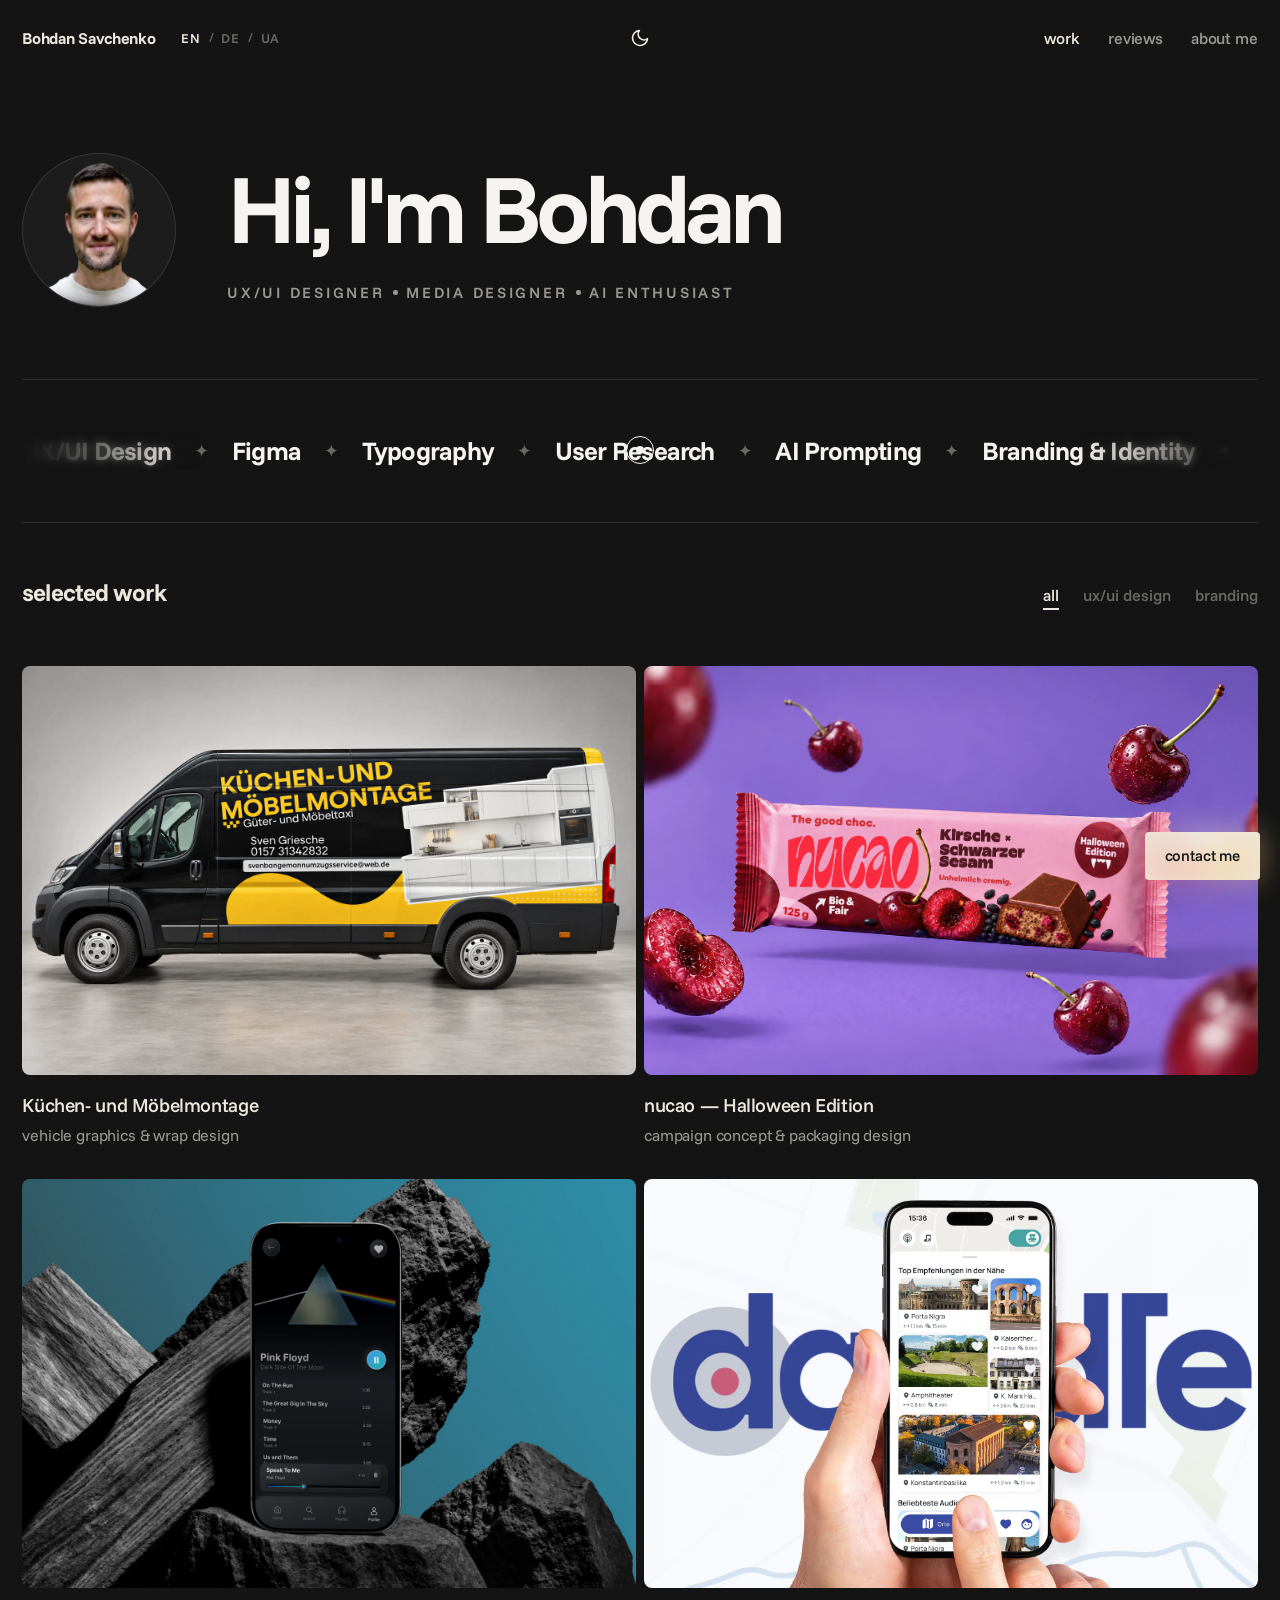
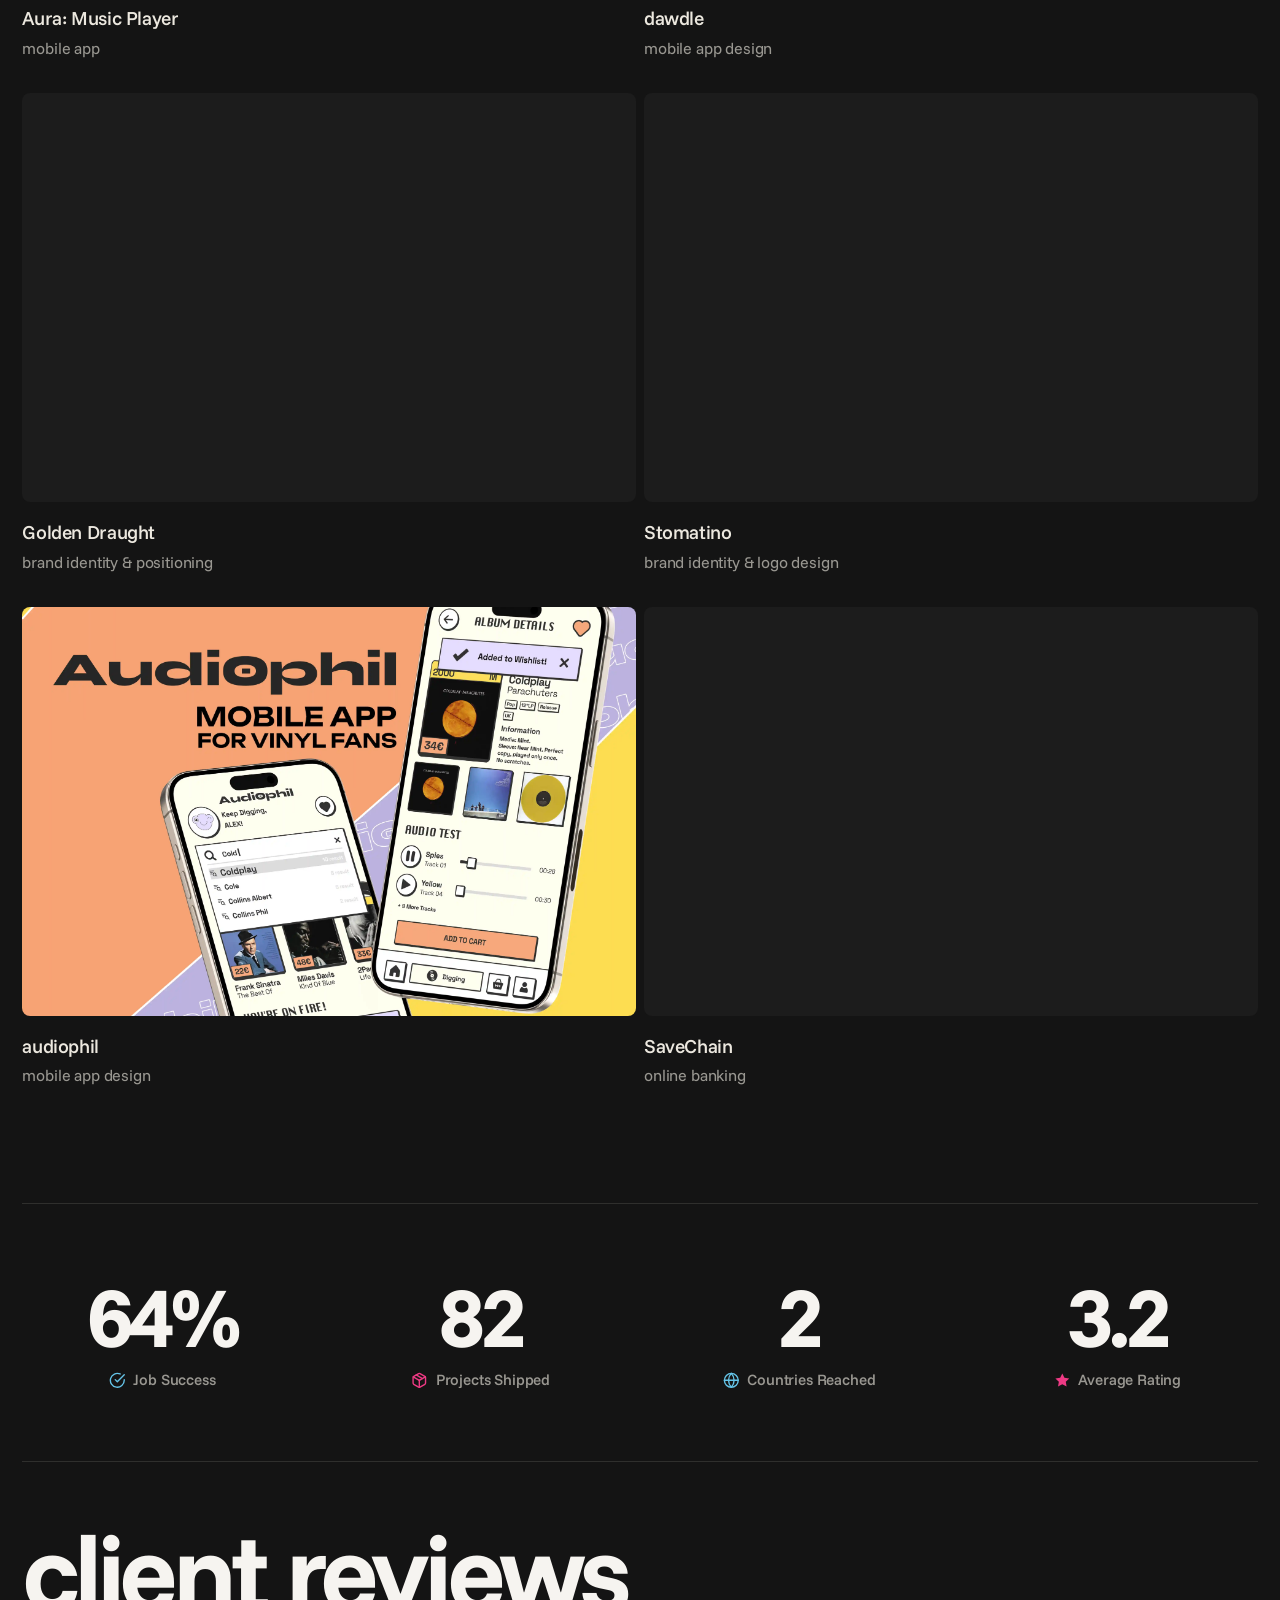
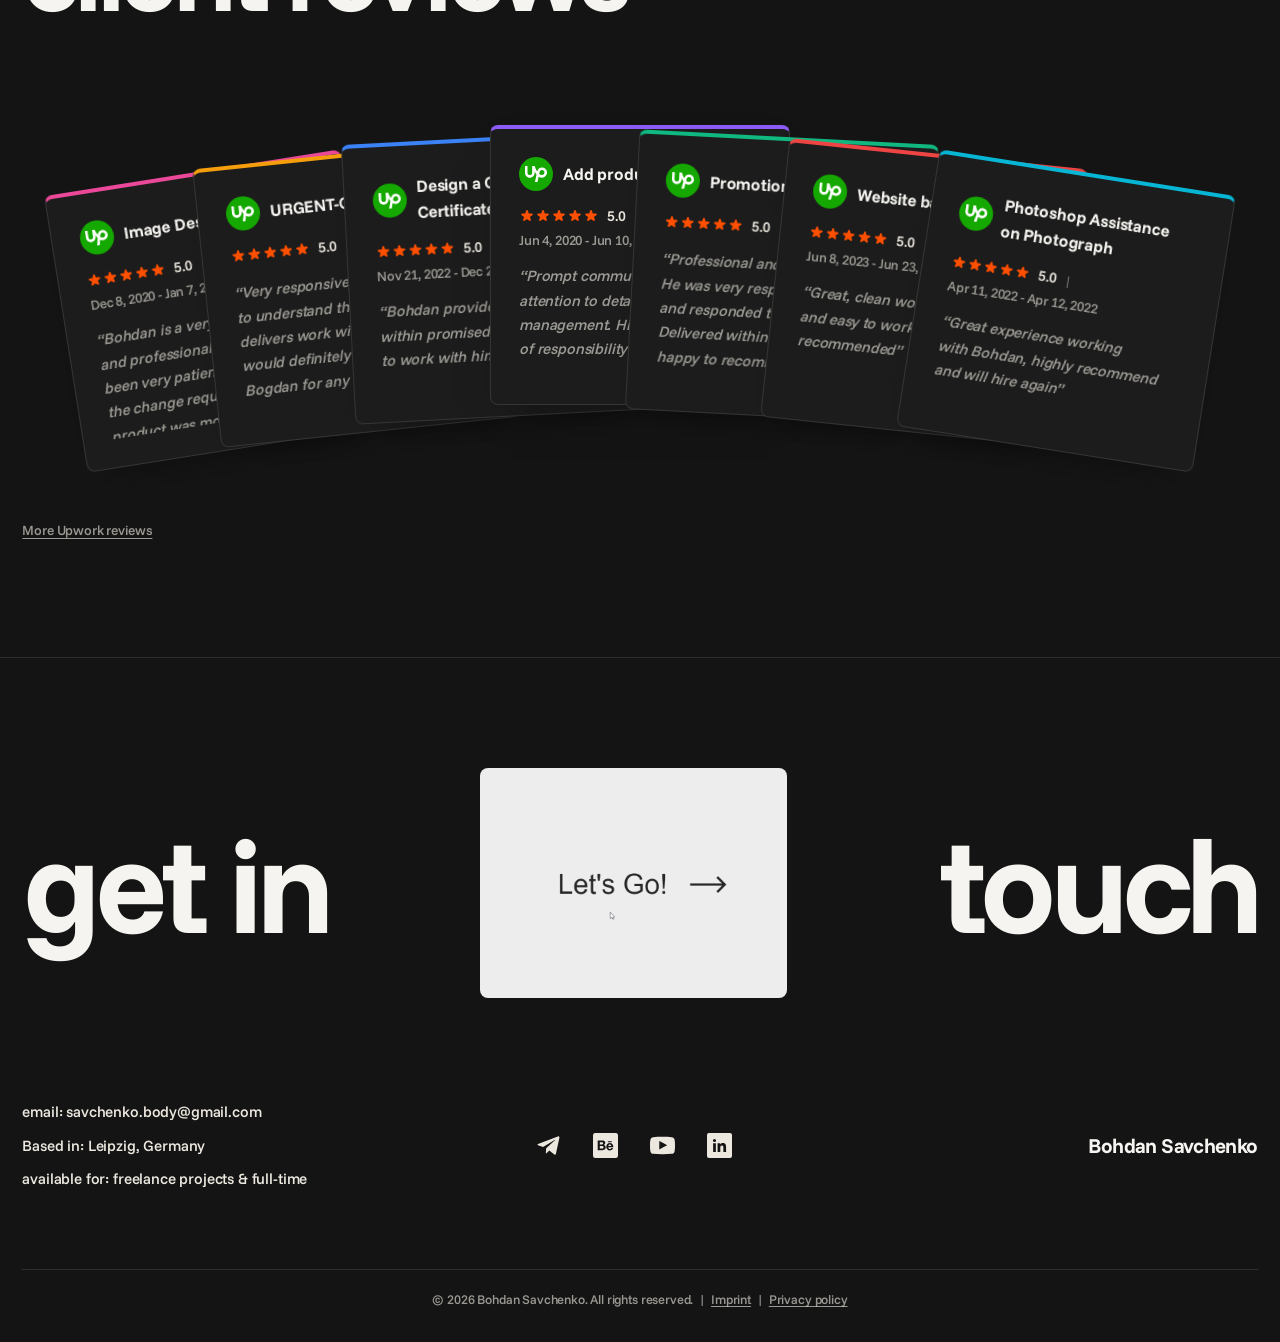
==== commit 3323d903: "Add SaveChain project, even column spacing in car wrapping Co-Authored-By: Claude Sonnet 5.5 <norepl" ====
--- a/index.html
+++ b/index.html
@@ -10,7 +10,7 @@
   <link rel="apple-touch-icon" href="/favicon.svg" />
 
   <!-- Fonts: Funnel Sans, self-hosted in /fonts (no Google Fonts request) -->
-  <link rel="stylesheet" href="./styles.css?v=20261024-savechain11" />
+  <link rel="stylesheet" href="./styles.css?v=20261024-savechain12" />
 </head>
 <body>
   <!-- ============ HEADER ============ -->
@@ -189,8 +189,8 @@
   <!-- floating contact button -->
   <a class="contact-fab" href="mailto:savchenko.body@gmail.com" data-i18n="footer.fab">contact me</a>
 
-  <script src="./data.js?v=20261024-savechain11"></script>
-  <script src="/data-uk.js?v=20261024-savechain11"></script>
-  <script src="./app.js?v=20261024-savechain11"></script>
+  <script src="./data.js?v=20261024-savechain12"></script>
+  <script src="/data-uk.js?v=20261024-savechain12"></script>
+  <script src="./app.js?v=20261024-savechain12"></script>
 </body>
 </html>
--- a/styles.css
+++ b/styles.css
@@ -1909,6 +1909,16 @@
   }
 }
 
+/* SaveChain on mobile: one even rhythm between every card, whether it sits in the
+   same row or in the next block (same 16px the vehicle-wrap case study uses). */
+@media (max-width: 767px) {
+  #caseStudy[data-project="savechain"] + #csGallery,
+  #caseStudy[data-project="savechain"] + #csGallery .dawdle-img-row,
+  #caseStudy[data-project="savechain"] + #csGallery .dawdle-video-row {
+    gap: 16px;
+  }
+}
+
 .cs-video-full.has-loop-controls { position: relative; }
 
 /* Before/after comparison: images keep the same scale and original framing. */
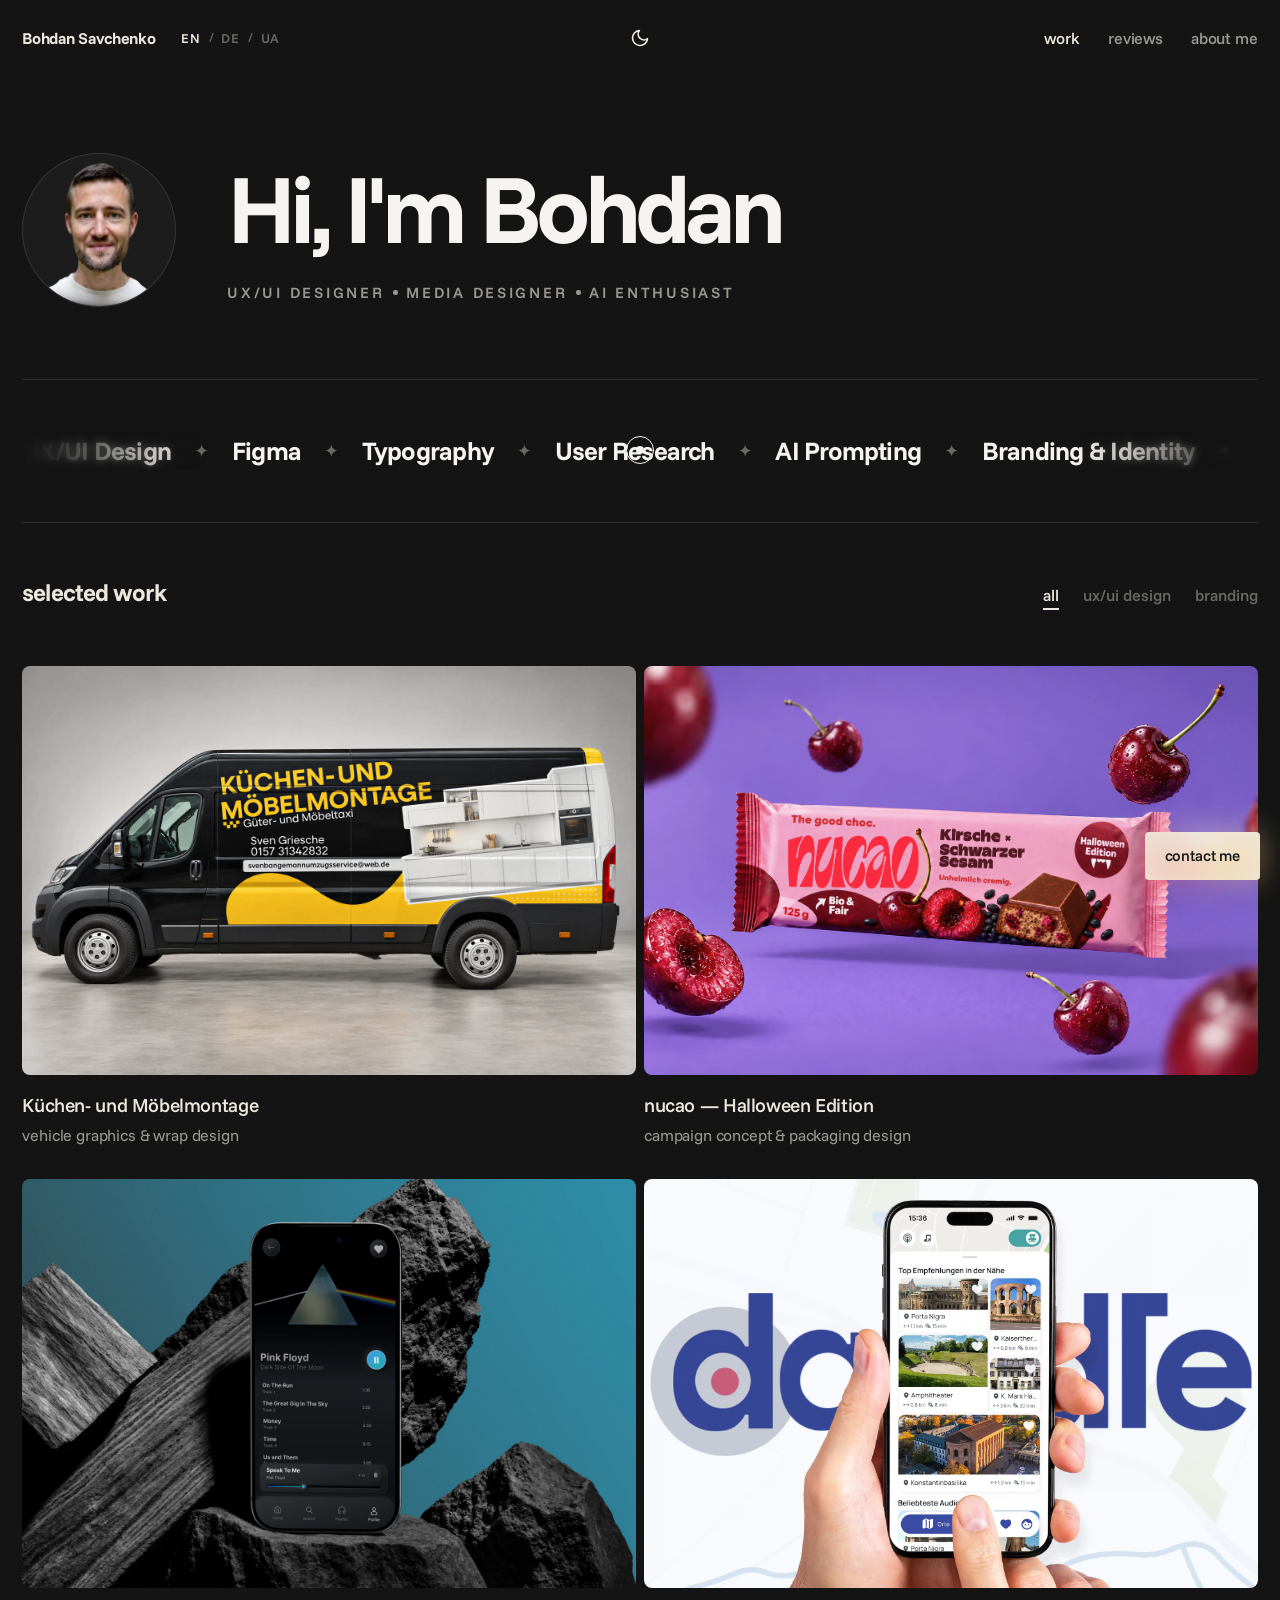
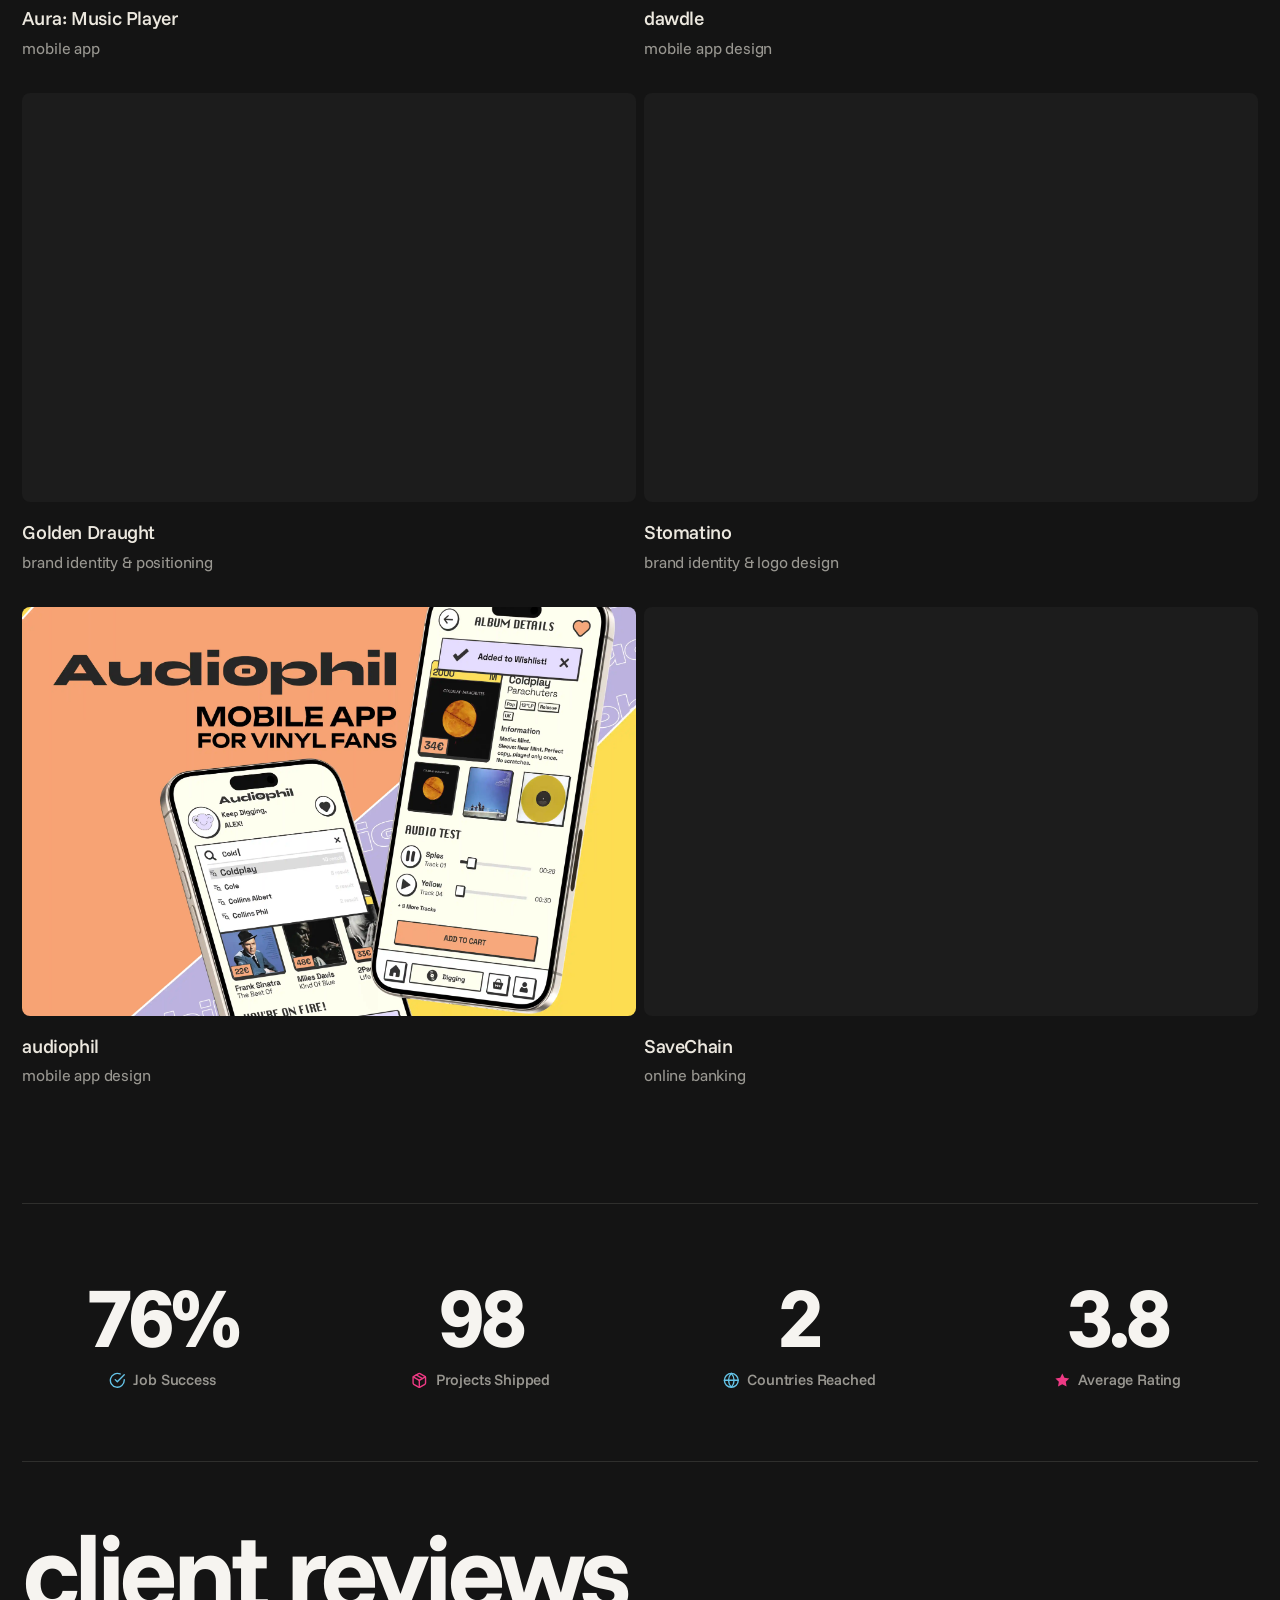
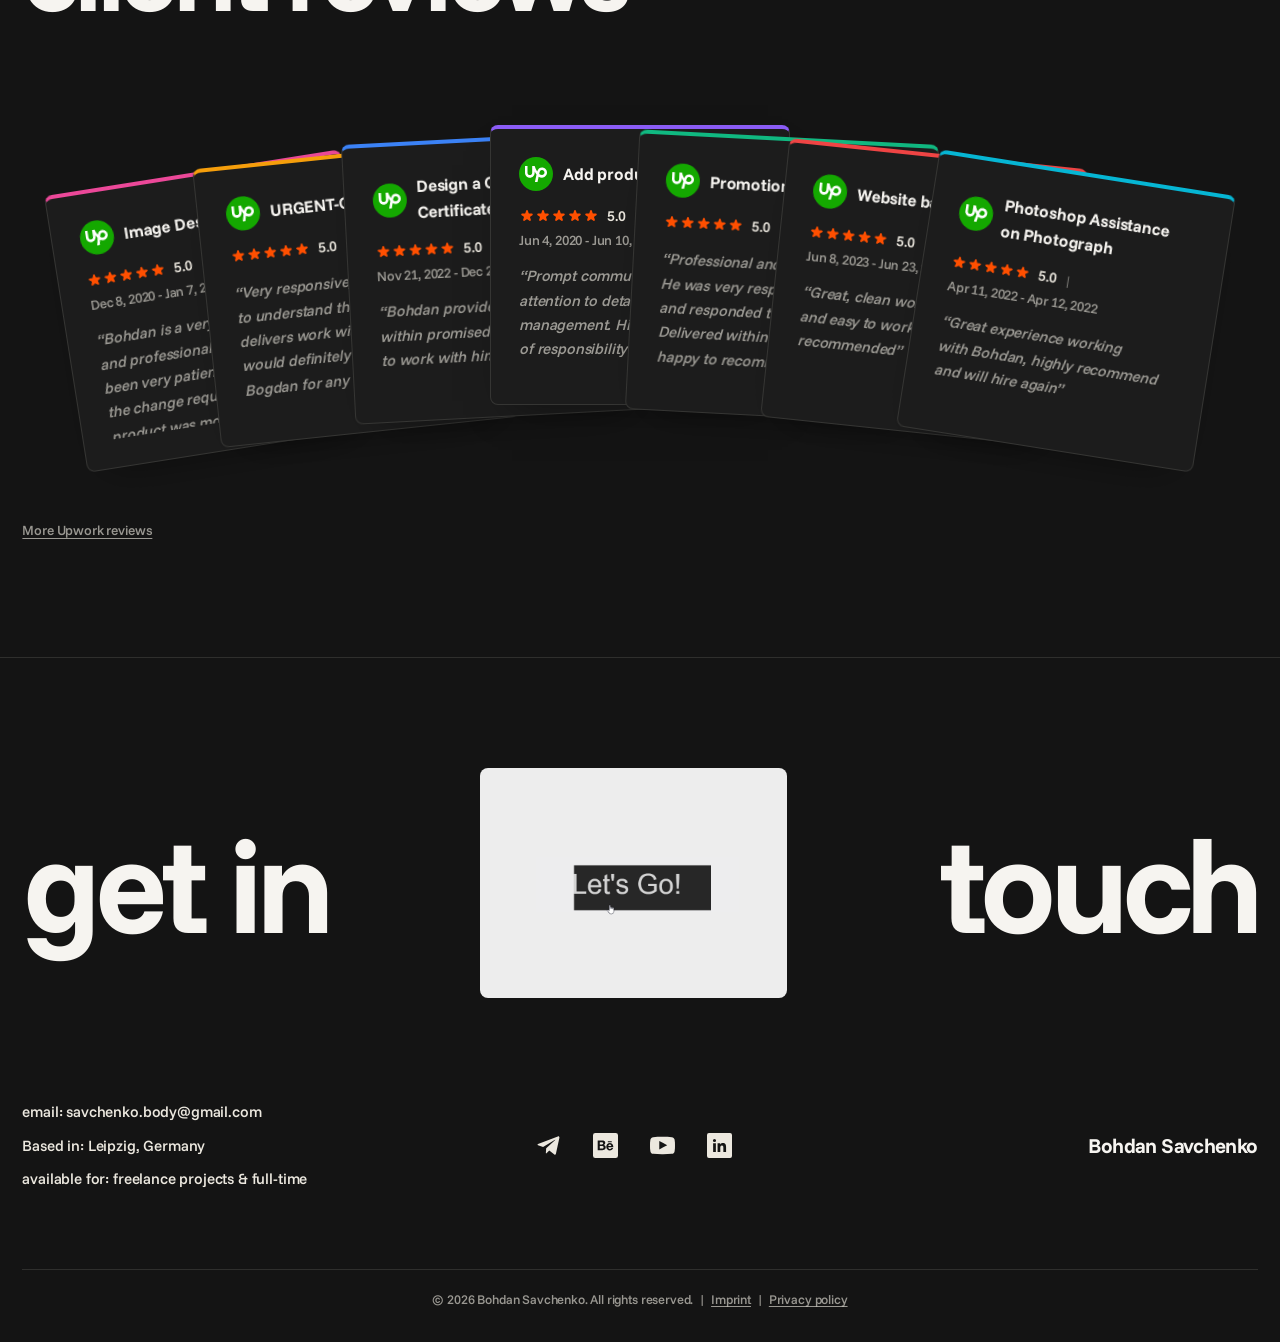
==== commit 31337781: "Add SaveChain project, even column spacing in car wrapping Co-Authored-By: Claude Sonnet 5.5 <norepl" ====
--- a/index.html
+++ b/index.html
@@ -10,7 +10,7 @@
   <link rel="apple-touch-icon" href="/favicon.svg" />
 
   <!-- Fonts: Funnel Sans, self-hosted in /fonts (no Google Fonts request) -->
-  <link rel="stylesheet" href="./styles.css?v=20261024-savechain12" />
+  <link rel="stylesheet" href="./styles.css?v=20261024-savechain13" />
 </head>
 <body>
   <!-- ============ HEADER ============ -->
@@ -189,8 +189,8 @@
   <!-- floating contact button -->
   <a class="contact-fab" href="mailto:savchenko.body@gmail.com" data-i18n="footer.fab">contact me</a>
 
-  <script src="./data.js?v=20261024-savechain12"></script>
-  <script src="/data-uk.js?v=20261024-savechain12"></script>
-  <script src="./app.js?v=20261024-savechain12"></script>
+  <script src="./data.js?v=20261024-savechain13"></script>
+  <script src="/data-uk.js?v=20261024-savechain13"></script>
+  <script src="./app.js?v=20261024-savechain13"></script>
 </body>
 </html>
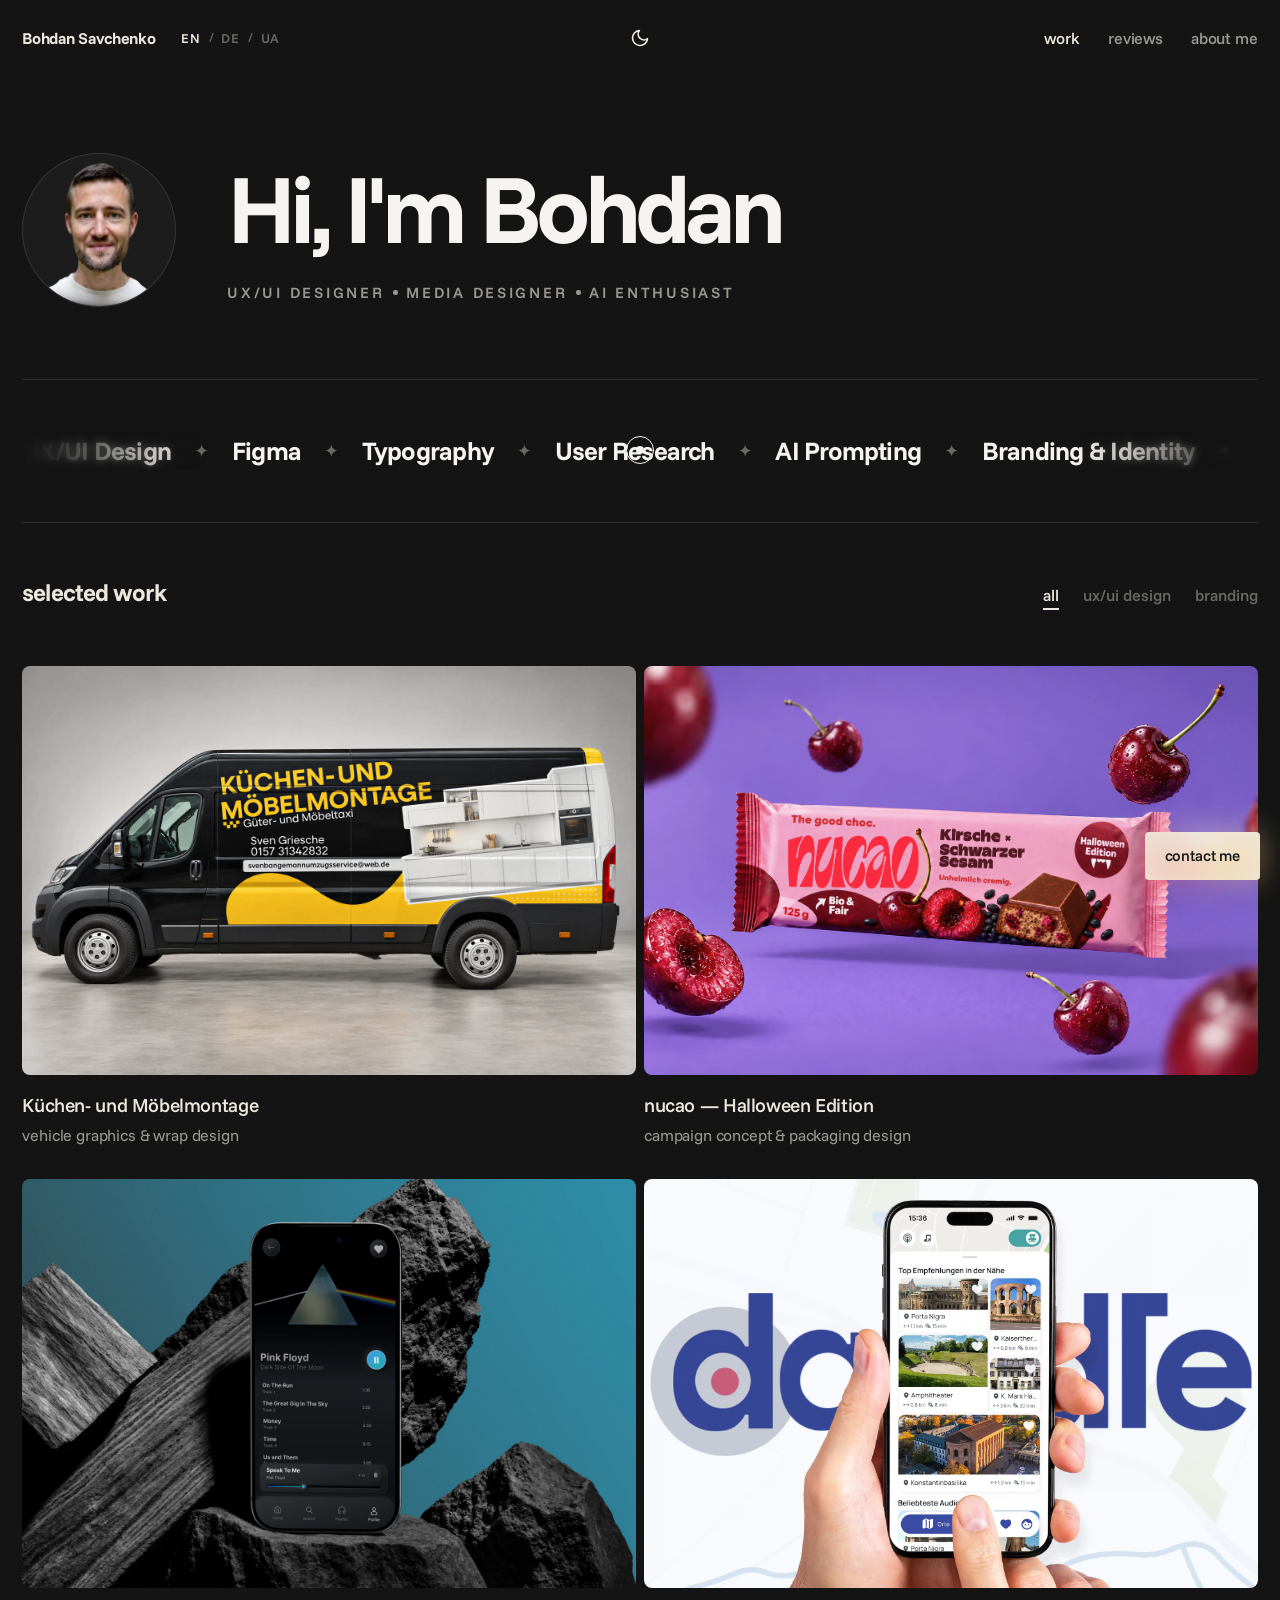
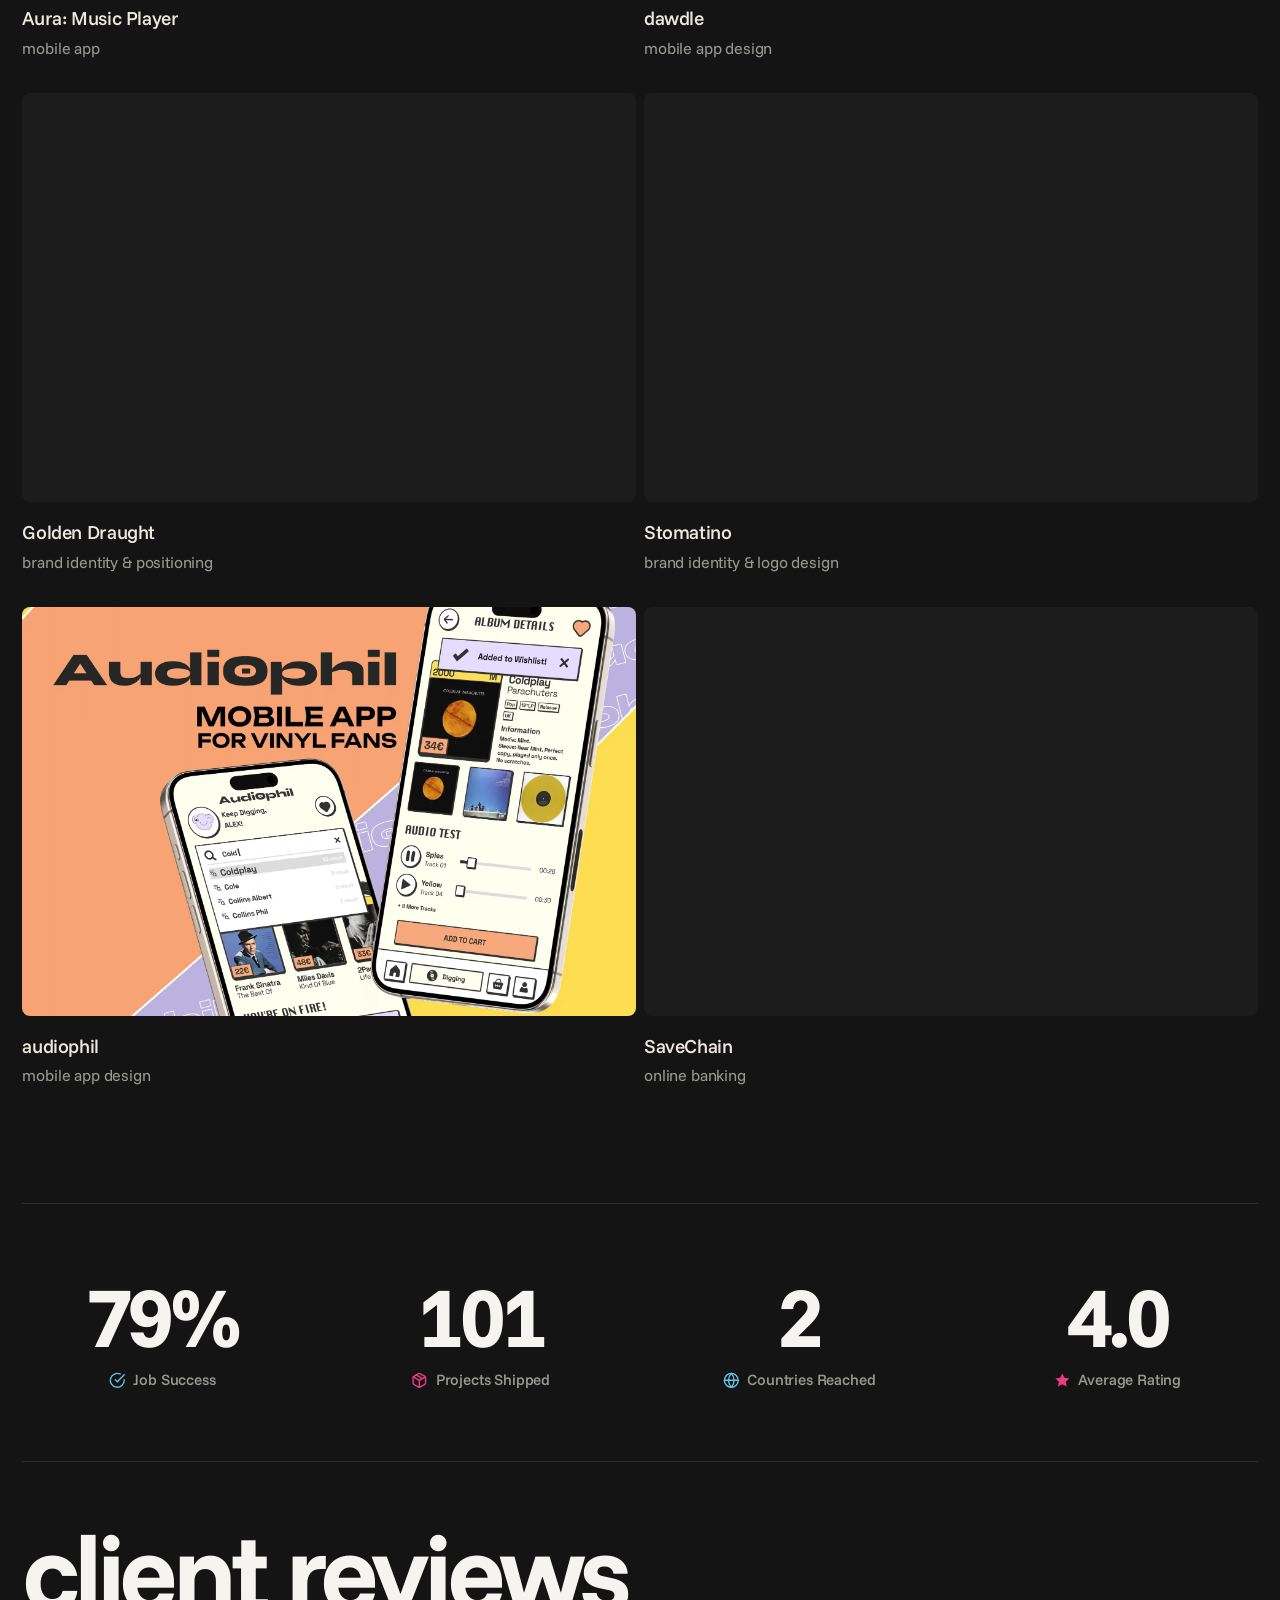
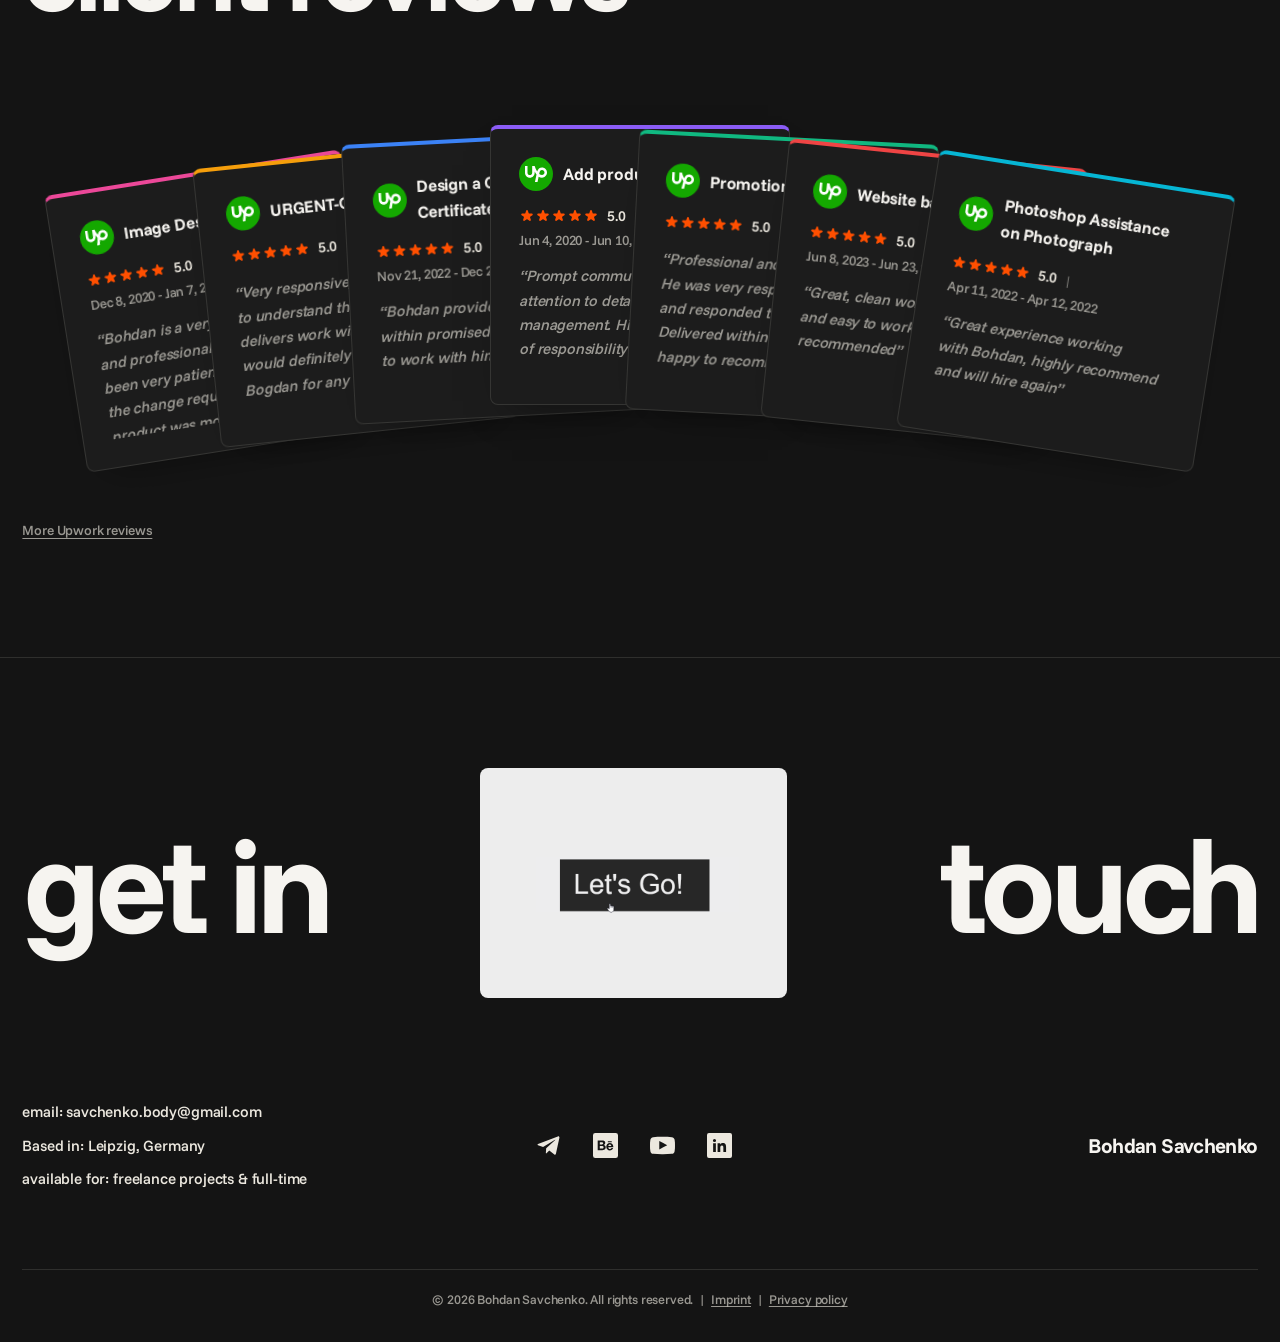
==== commit e137806d: "Add SaveChain project, even column spacing in car wrapping Co-Authored-By: Claude Sonnet 5.5 <norepl" ====
--- a/index.html
+++ b/index.html
@@ -10,7 +10,7 @@
   <link rel="apple-touch-icon" href="/favicon.svg" />
 
   <!-- Fonts: Funnel Sans, self-hosted in /fonts (no Google Fonts request) -->
-  <link rel="stylesheet" href="./styles.css?v=20261024-savechain13" />
+  <link rel="stylesheet" href="./styles.css?v=20261024-savechain14" />
 </head>
 <body>
   <!-- ============ HEADER ============ -->
@@ -189,8 +189,8 @@
   <!-- floating contact button -->
   <a class="contact-fab" href="mailto:savchenko.body@gmail.com" data-i18n="footer.fab">contact me</a>
 
-  <script src="./data.js?v=20261024-savechain13"></script>
-  <script src="/data-uk.js?v=20261024-savechain13"></script>
-  <script src="./app.js?v=20261024-savechain13"></script>
+  <script src="./data.js?v=20261024-savechain14"></script>
+  <script src="/data-uk.js?v=20261024-savechain14"></script>
+  <script src="./app.js?v=20261024-savechain14"></script>
 </body>
 </html>
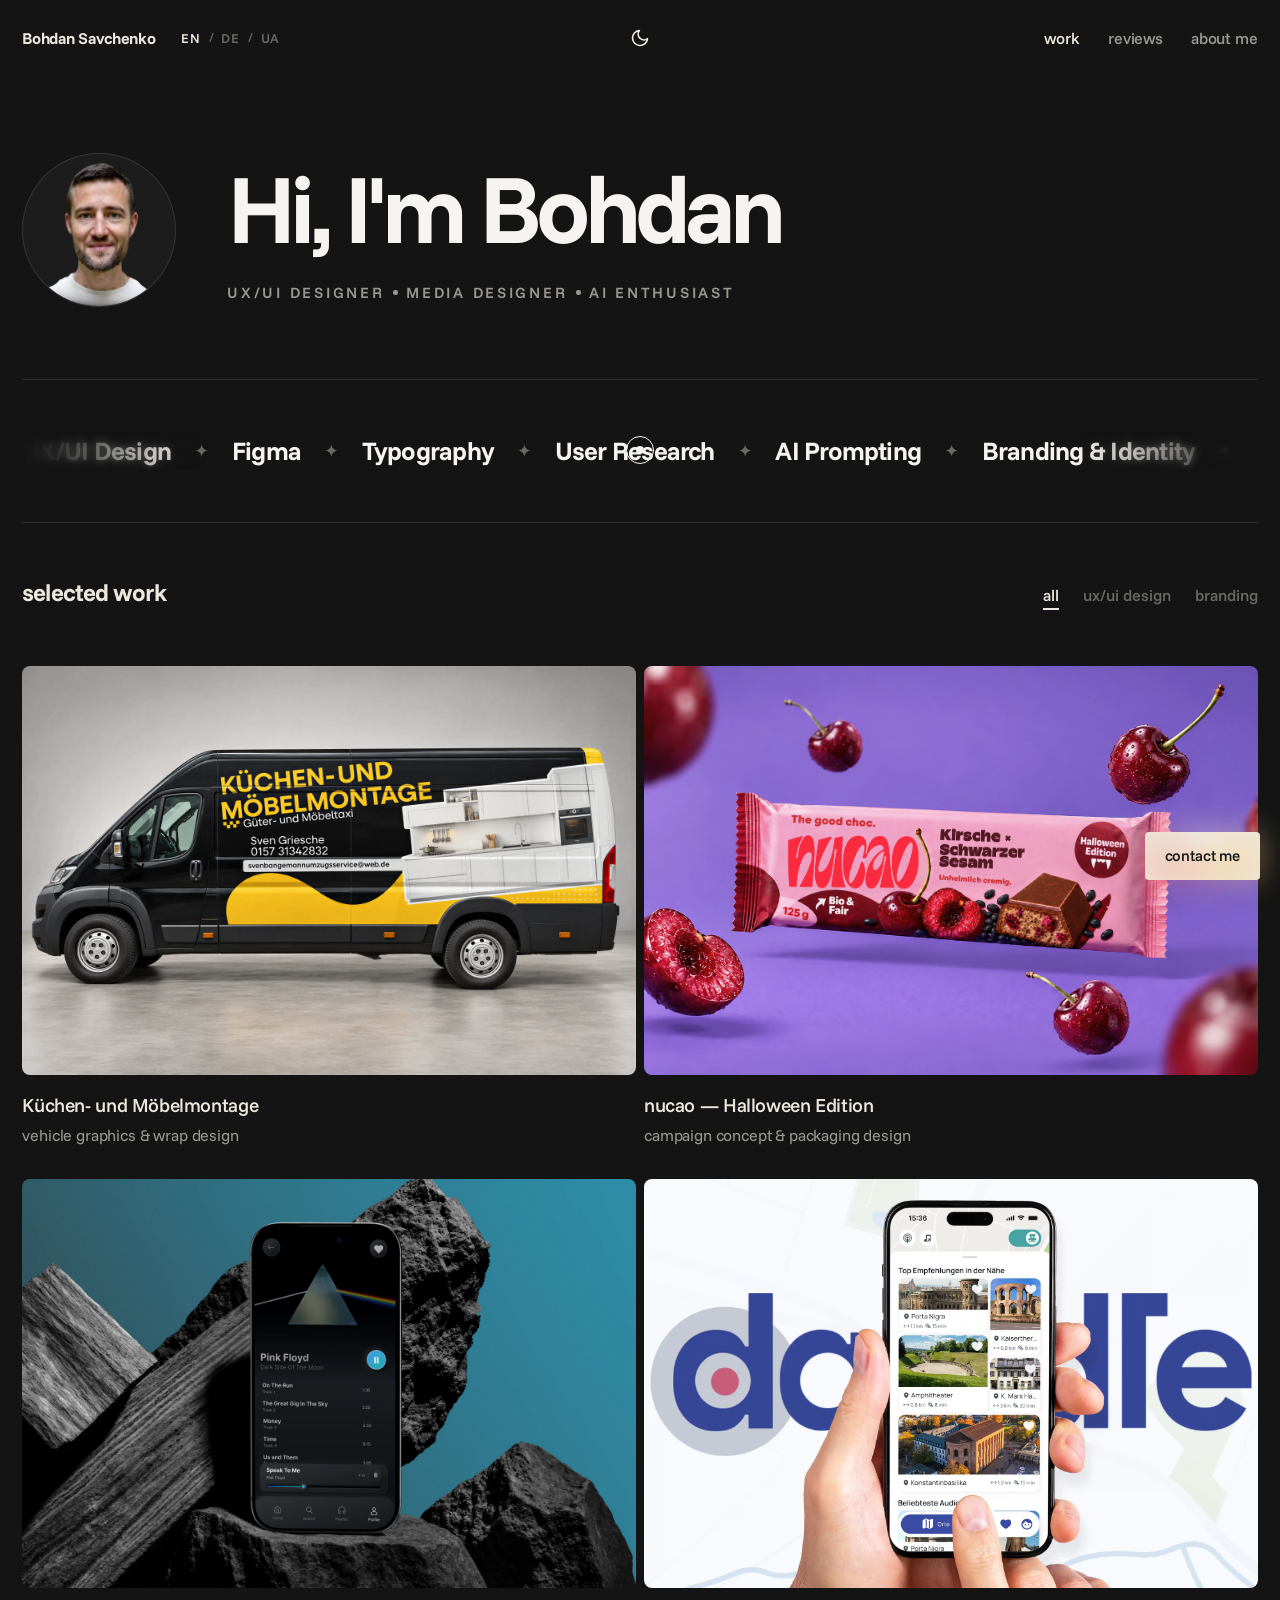
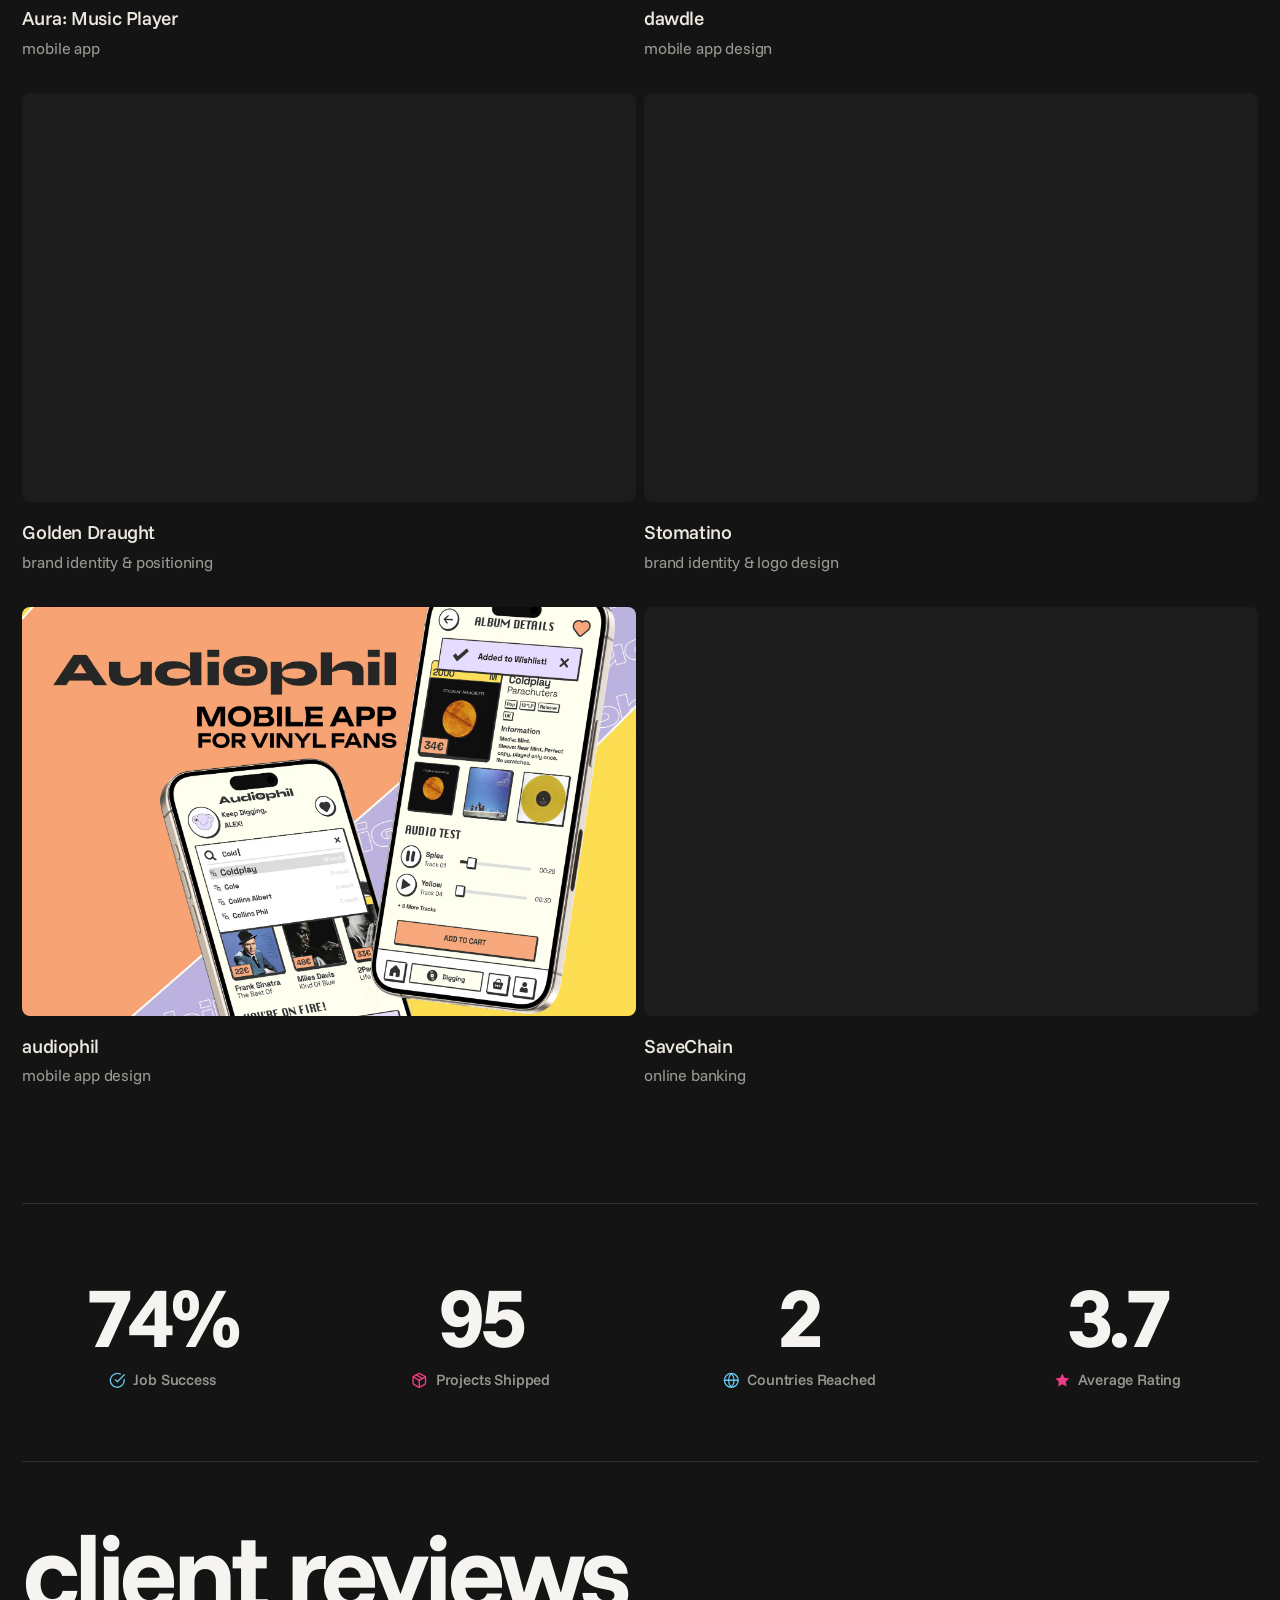
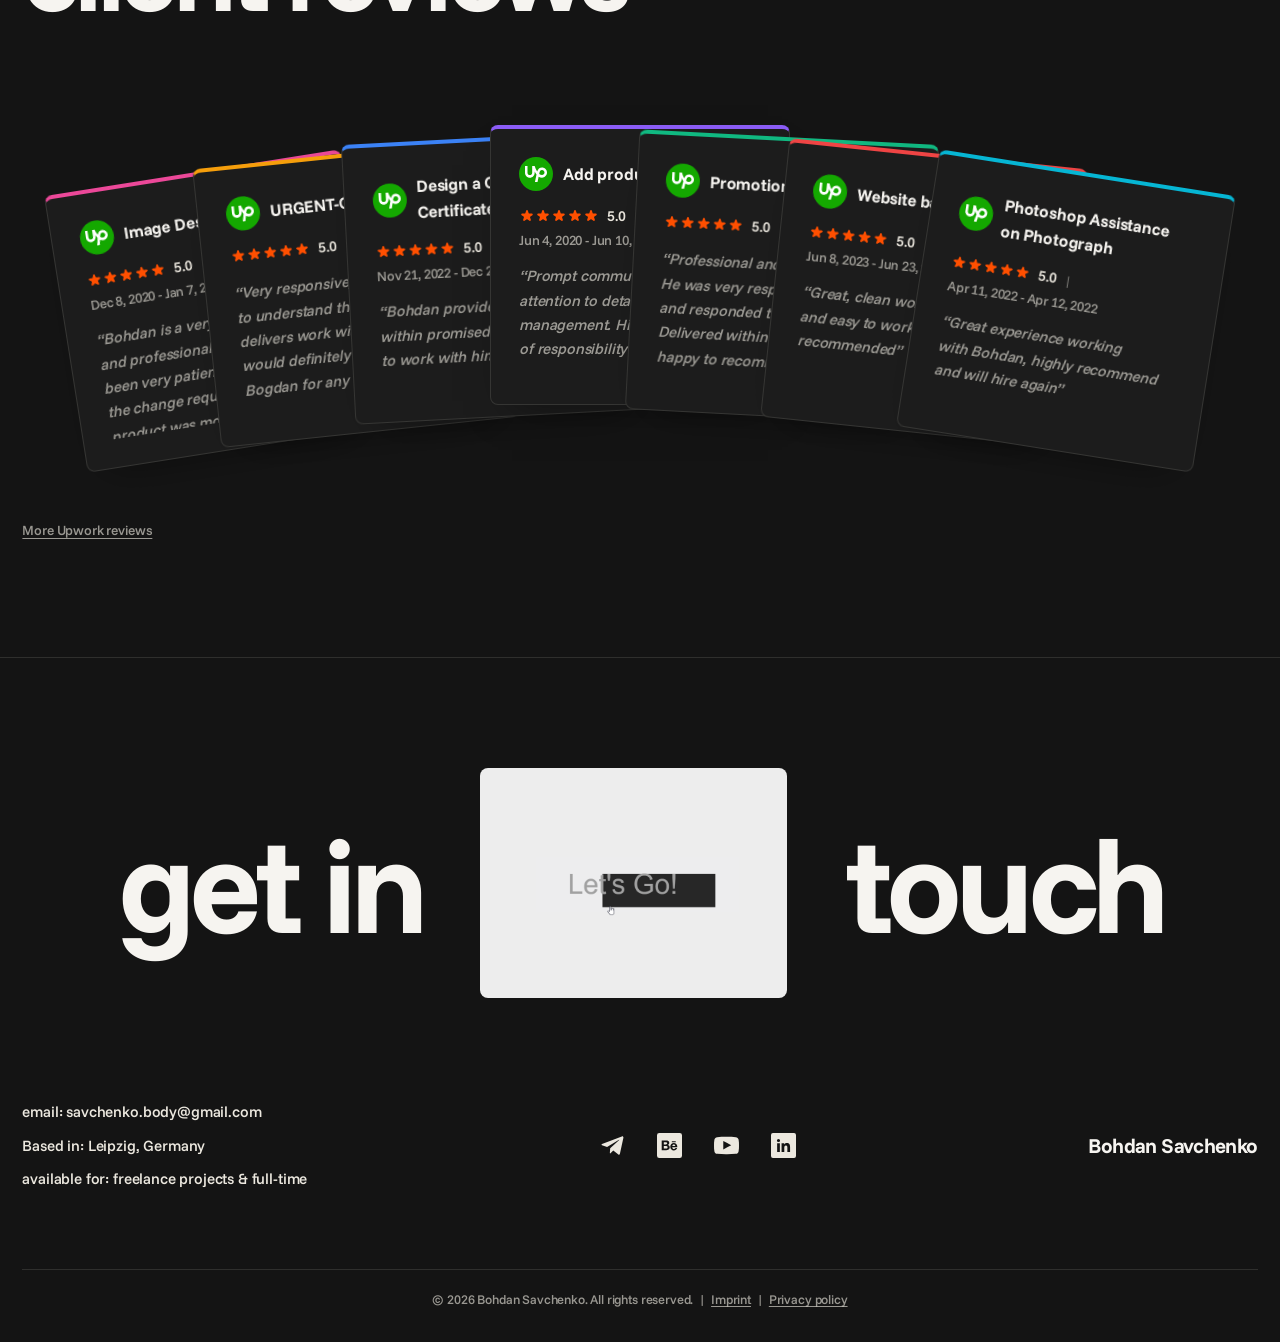
==== commit 87e924aa: "Add SaveChain project, tighter footer CTA Co-Authored-By: Claude Opus 5.5 <noreply@anthropic.com>" ====
--- a/index.html
+++ b/index.html
@@ -10,7 +10,7 @@
   <link rel="apple-touch-icon" href="/favicon.svg" />
 
   <!-- Fonts: Funnel Sans, self-hosted in /fonts (no Google Fonts request) -->
-  <link rel="stylesheet" href="./styles.css?v=20261024-savechain14" />
+  <link rel="stylesheet" href="./styles.css?v=20261024-savechain16" />
 </head>
 <body>
   <!-- ============ HEADER ============ -->
@@ -189,8 +189,8 @@
   <!-- floating contact button -->
   <a class="contact-fab" href="mailto:savchenko.body@gmail.com" data-i18n="footer.fab">contact me</a>
 
-  <script src="./data.js?v=20261024-savechain14"></script>
-  <script src="/data-uk.js?v=20261024-savechain14"></script>
-  <script src="./app.js?v=20261024-savechain14"></script>
+  <script src="./data.js?v=20261024-savechain16"></script>
+  <script src="/data-uk.js?v=20261024-savechain16"></script>
+  <script src="./app.js?v=20261024-savechain16"></script>
 </body>
 </html>
--- a/styles.css
+++ b/styles.css
@@ -1430,8 +1430,8 @@
 .footer-top {
   display: flex;
   align-items: center;
-  justify-content: space-between;
-  gap: clamp(16px, 4vw, 56px);
+  justify-content: center;          /* words sit close to the button, not pushed to the edges */
+  gap: clamp(16px, 4.5vw, 88px);
 }
 .footer-word {
   font-weight: 700;
@@ -1869,13 +1869,15 @@
     column-gap: clamp(16px, 4vw, 56px);
   }
   .site-footer > * { grid-column: 1 / -1; }
-  .footer-top,
   .footer-mid {
     display: grid;
     grid-template-columns: subgrid;
     column-gap: inherit;
   }
-  .footer-go { justify-self: center; max-width: 100%; }
+  /* "get in [button] touch": the words hug the button instead of sitting in the
+     outer grid columns — the gap is set on .footer-top above */
+  .footer-top { justify-content: center; }
+  .footer-go { max-width: 100%; }
 }
 
 .hero-eyebrow .specialty-dot {
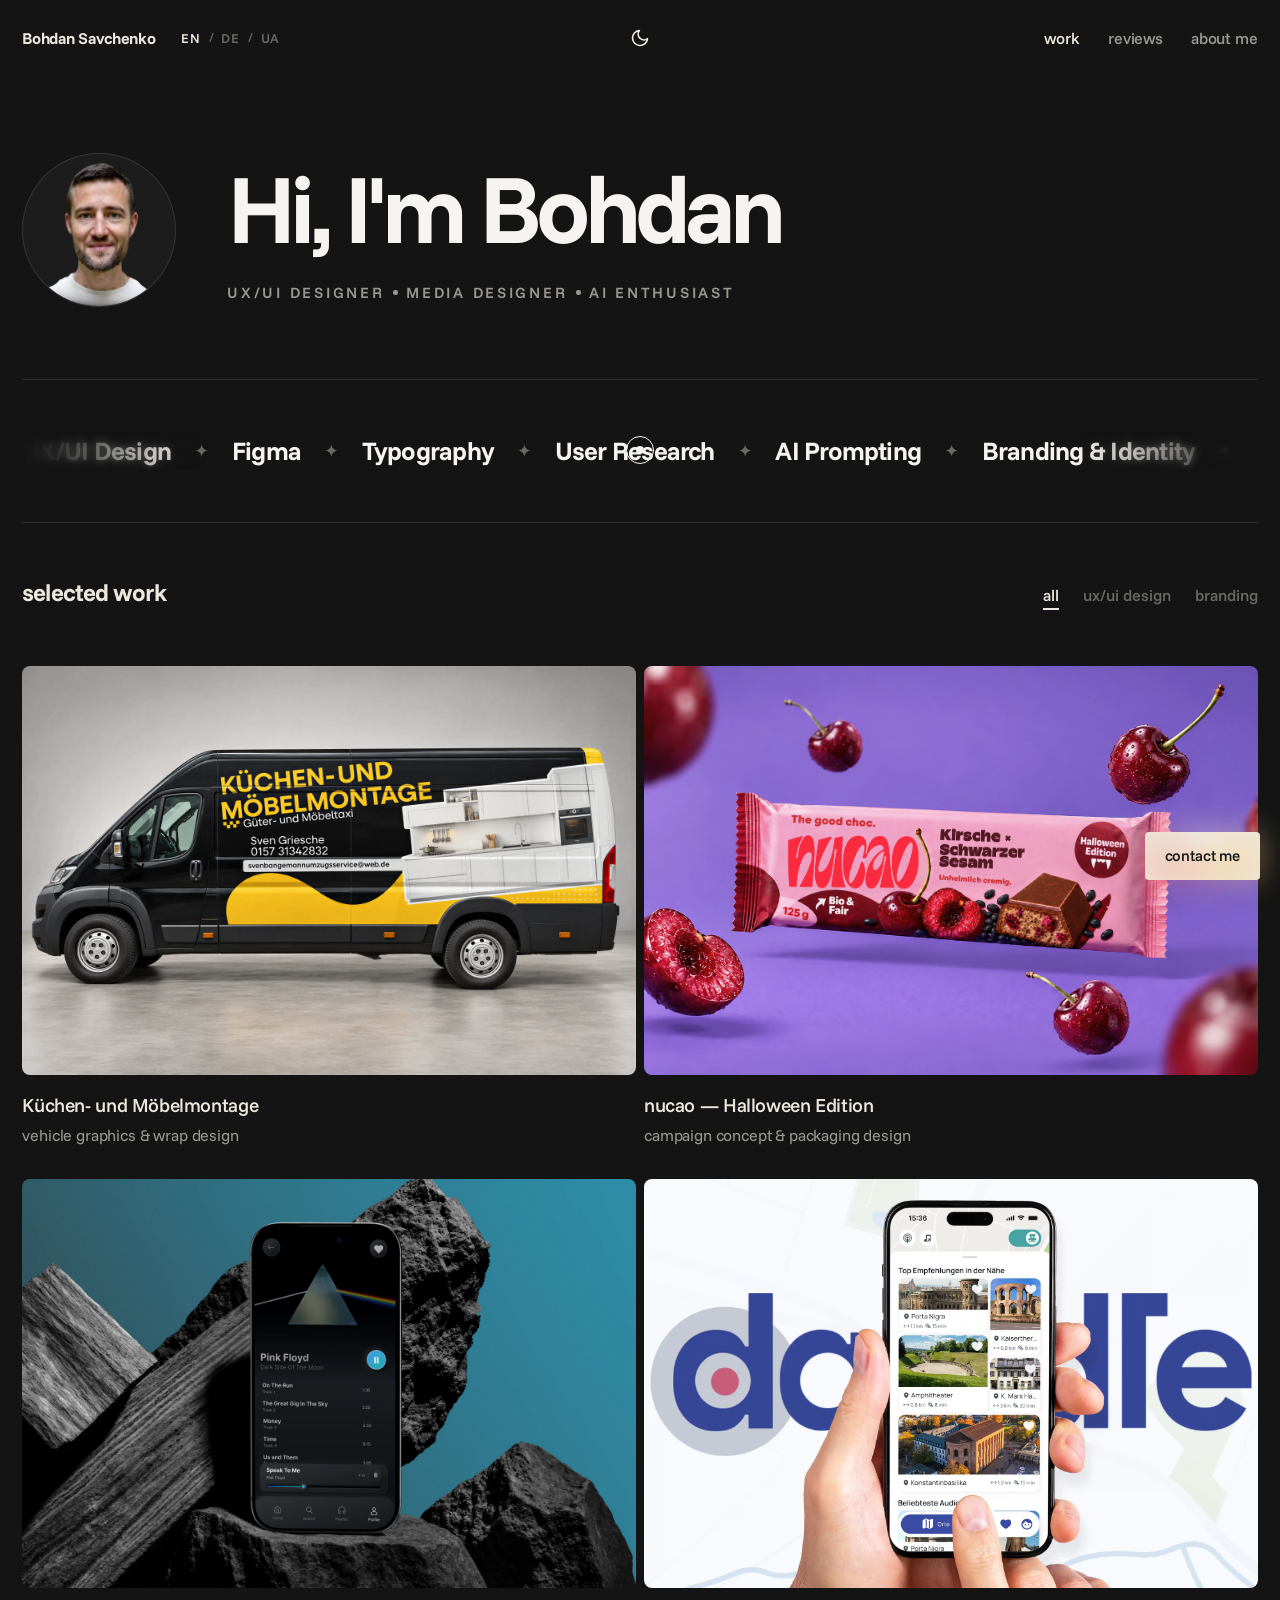
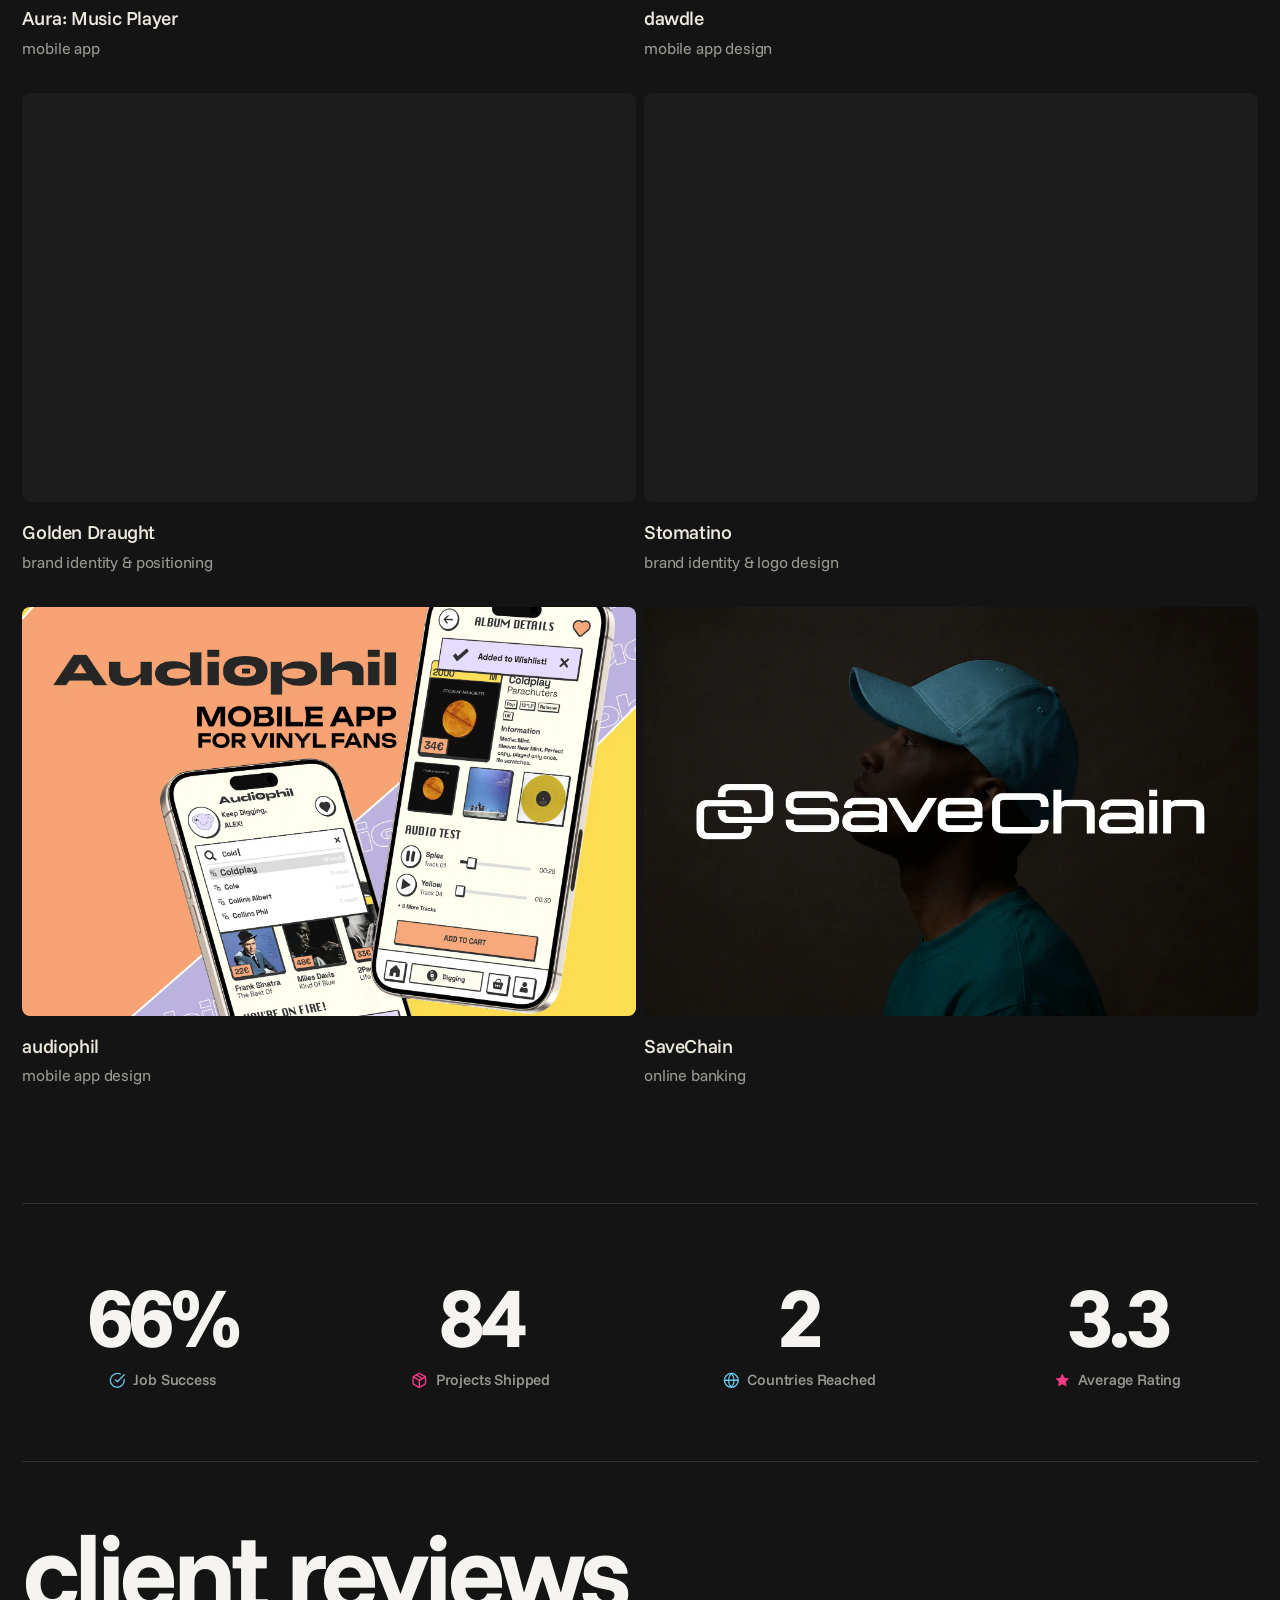
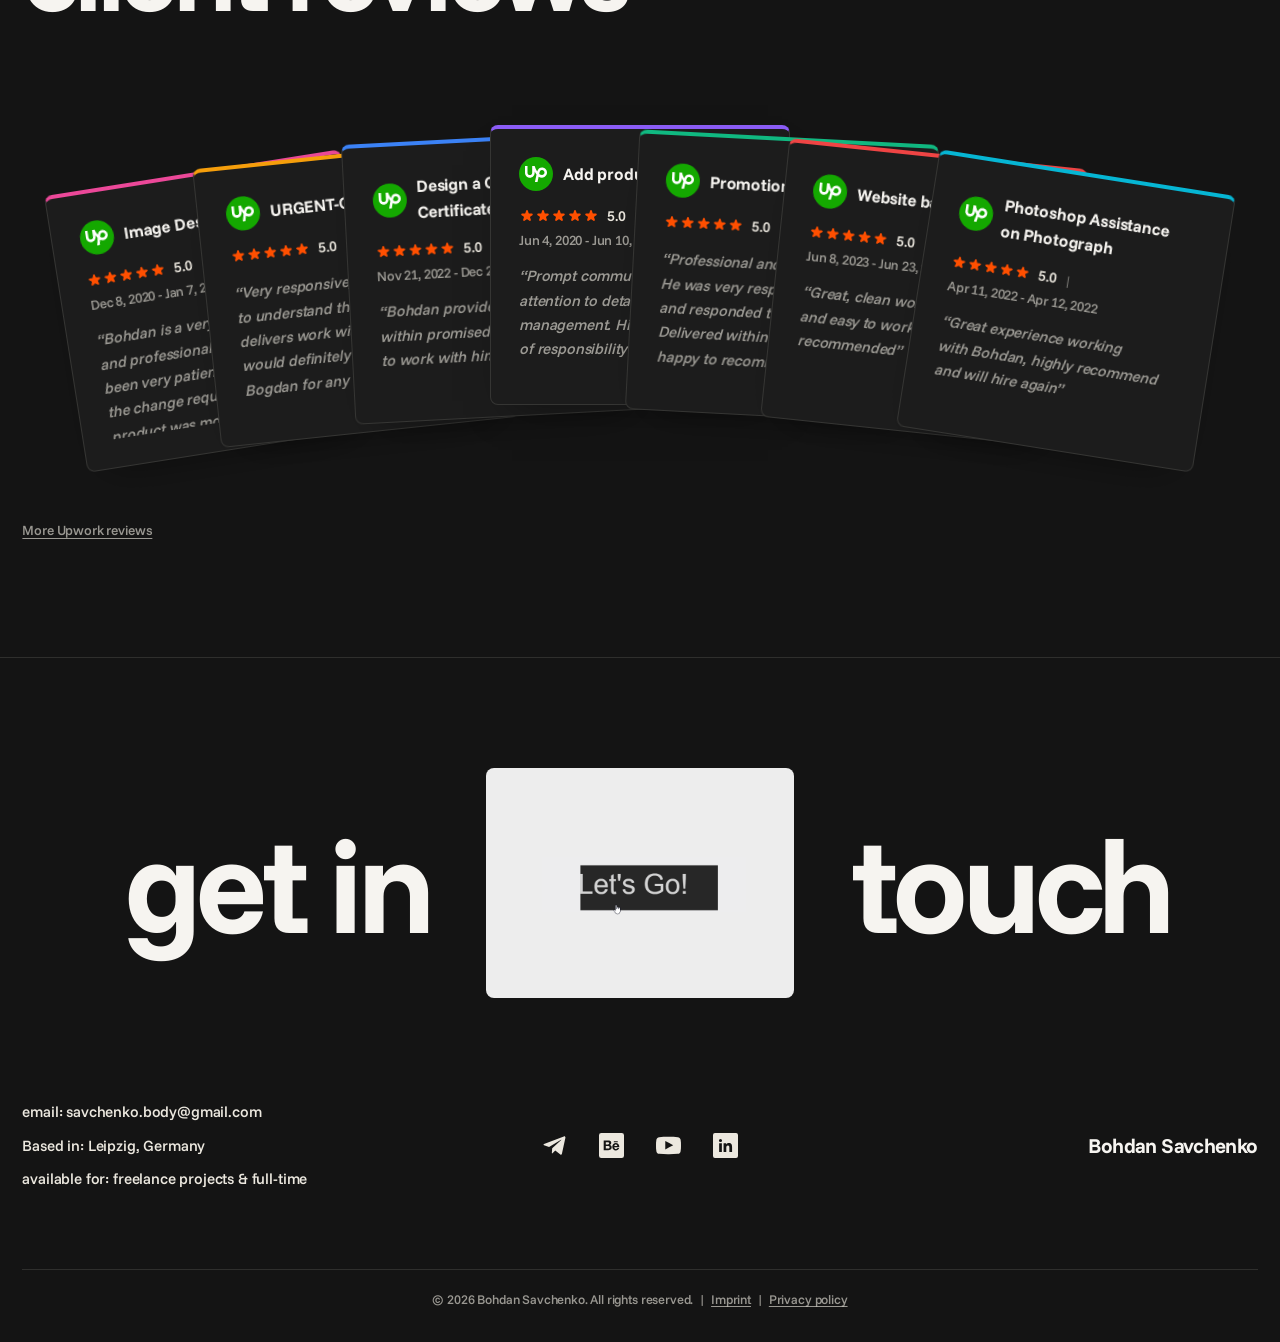
==== commit 531eff04: "Add SaveChain project, centred footer CTA and social icons Co-Authored-By: Claude Opus 5.5 <noreply@" ====
--- a/index.html
+++ b/index.html
@@ -10,7 +10,7 @@
   <link rel="apple-touch-icon" href="/favicon.svg" />
 
   <!-- Fonts: Funnel Sans, self-hosted in /fonts (no Google Fonts request) -->
-  <link rel="stylesheet" href="./styles.css?v=20261024-savechain16" />
+  <link rel="stylesheet" href="./styles.css?v=20261024-savechain17" />
 </head>
 <body>
   <!-- ============ HEADER ============ -->
@@ -189,8 +189,8 @@
   <!-- floating contact button -->
   <a class="contact-fab" href="mailto:savchenko.body@gmail.com" data-i18n="footer.fab">contact me</a>
 
-  <script src="./data.js?v=20261024-savechain16"></script>
-  <script src="/data-uk.js?v=20261024-savechain16"></script>
-  <script src="./app.js?v=20261024-savechain16"></script>
+  <script src="./data.js?v=20261024-savechain17"></script>
+  <script src="/data-uk.js?v=20261024-savechain17"></script>
+  <script src="./app.js?v=20261024-savechain17"></script>
 </body>
 </html>
--- a/styles.css
+++ b/styles.css
@@ -1861,22 +1861,20 @@
   .projects-carousel .lightbox-nav { display: none; }
 }
 
-/* All languages share one column grid for the CTA and social links. */
+/* Footer on desktop: both rows use the SAME symmetric 3-column grid
+   (1fr · auto · 1fr), so the button and the social icons share one vertical
+   centre line on every page and in every language. The side columns are equal,
+   so a long contact line (DE/EN) can no longer push the icons off-centre. */
 @media (min-width: 721px) {
-  .site-footer {
-    display: grid;
-    grid-template-columns: auto minmax(0, 1fr) auto;
-    column-gap: clamp(16px, 4vw, 56px);
-  }
-  .site-footer > * { grid-column: 1 / -1; }
+  .footer-top,
   .footer-mid {
     display: grid;
-    grid-template-columns: subgrid;
-    column-gap: inherit;
+    grid-template-columns: minmax(0, 1fr) auto minmax(0, 1fr);
   }
-  /* "get in [button] touch": the words hug the button instead of sitting in the
-     outer grid columns — the gap is set on .footer-top above */
-  .footer-top { justify-content: center; }
+  .footer-top { column-gap: clamp(16px, 4.5vw, 88px); }
+  /* the two words hug the button from each side */
+  .footer-top > .footer-word:first-child { justify-self: end; }
+  .footer-top > .footer-word:last-child { justify-self: start; }
   .footer-go { max-width: 100%; }
 }
 
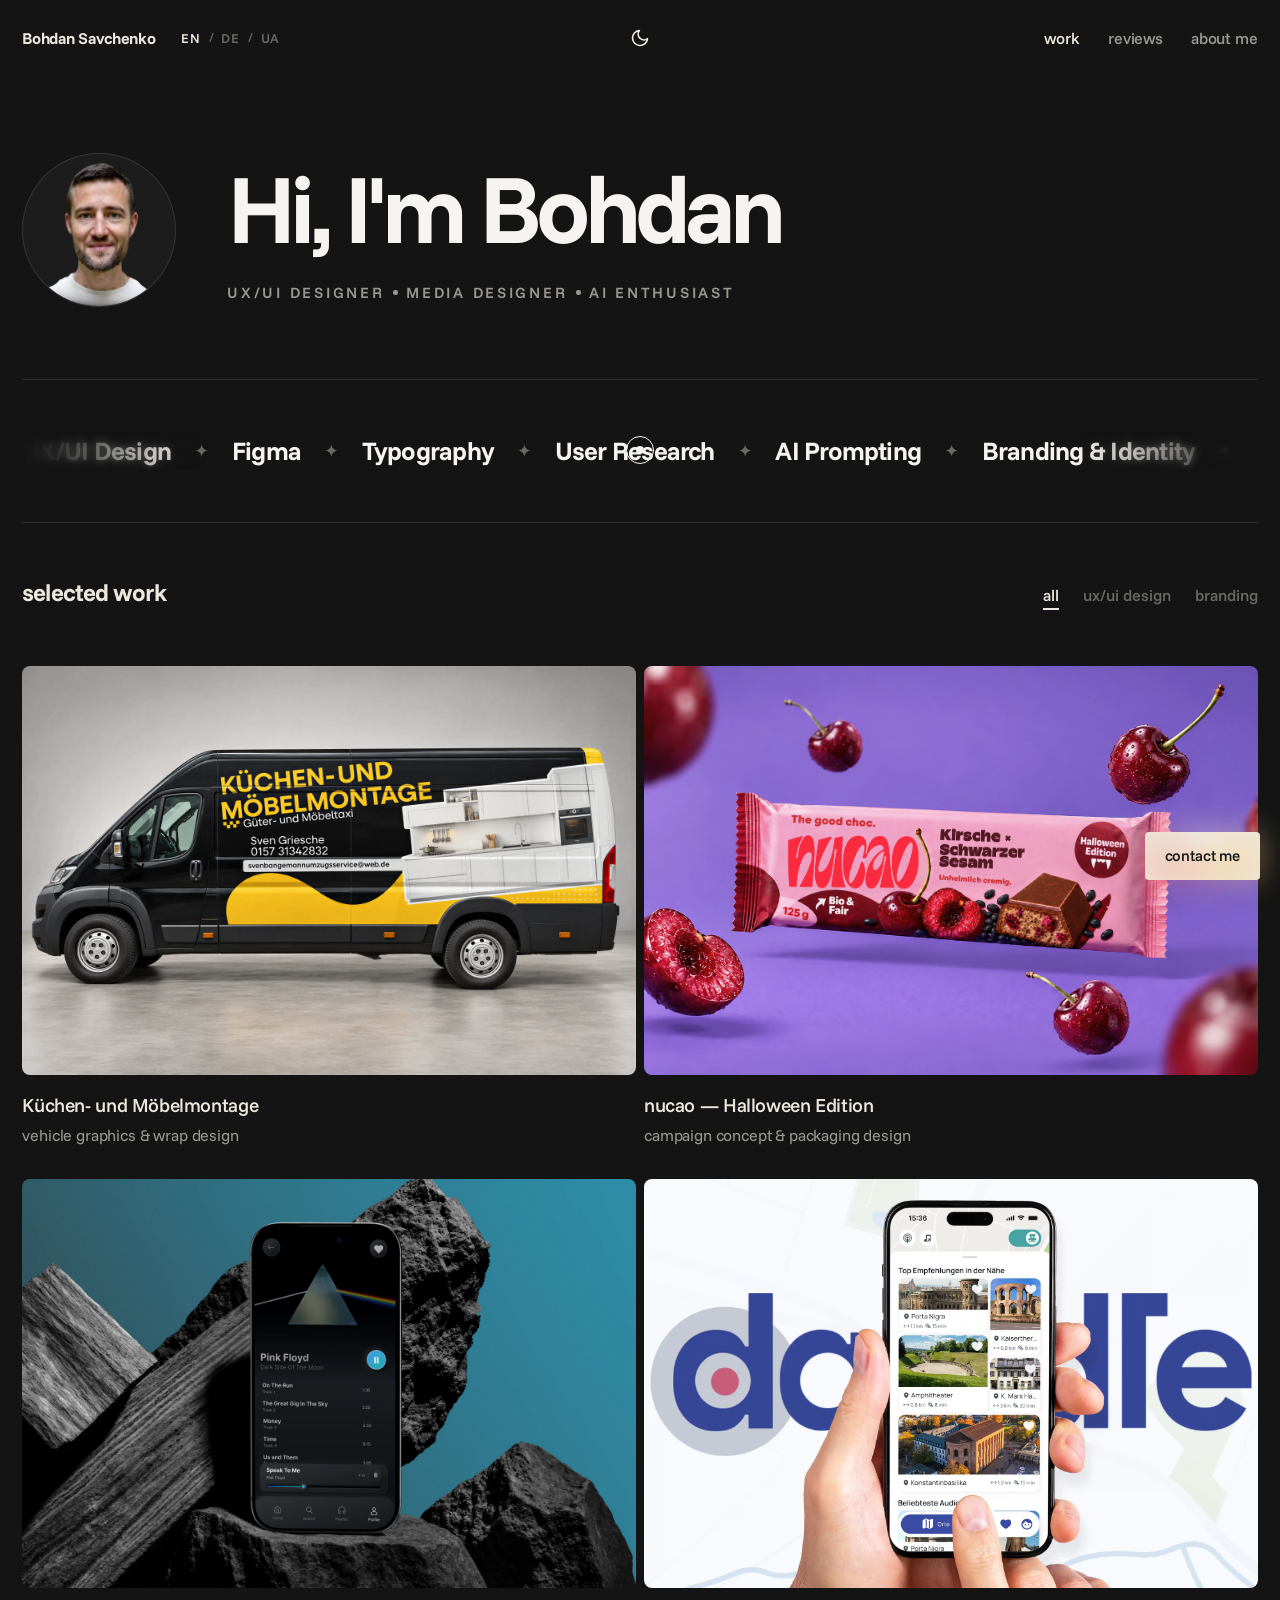
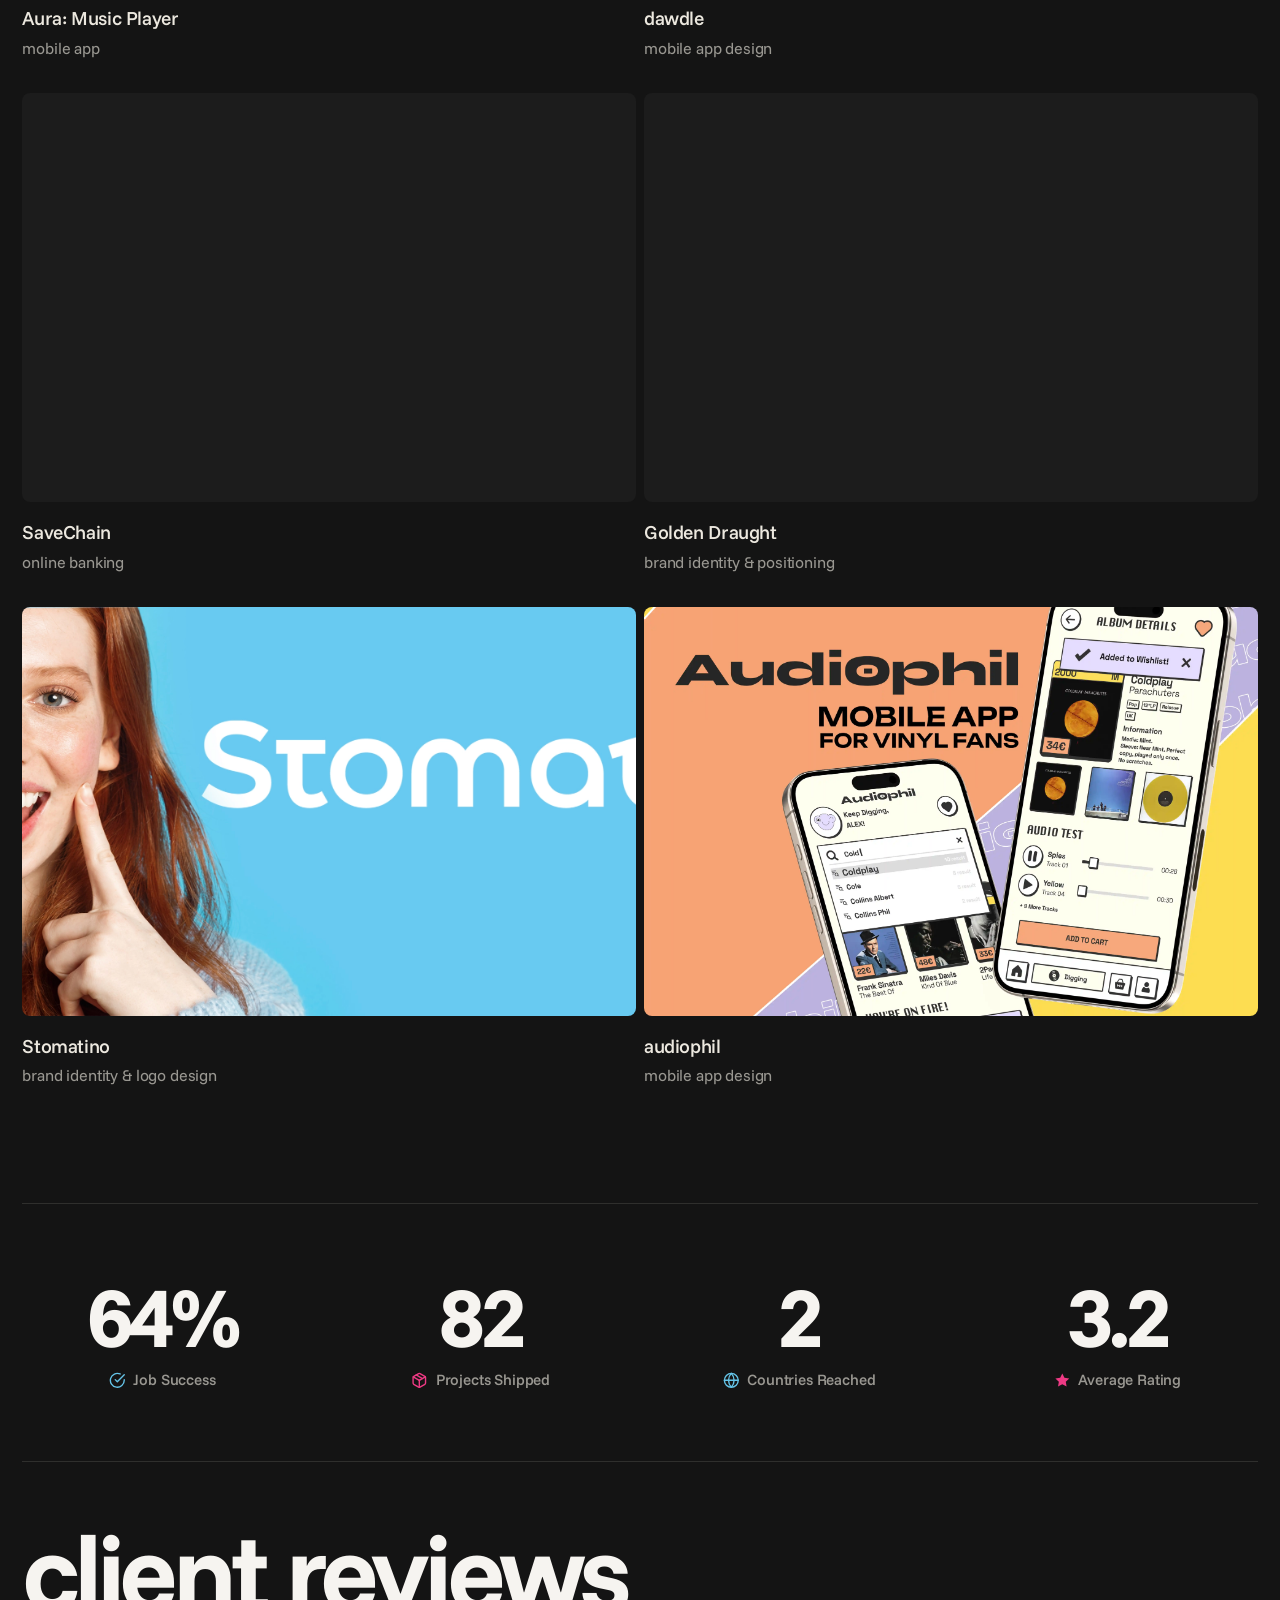
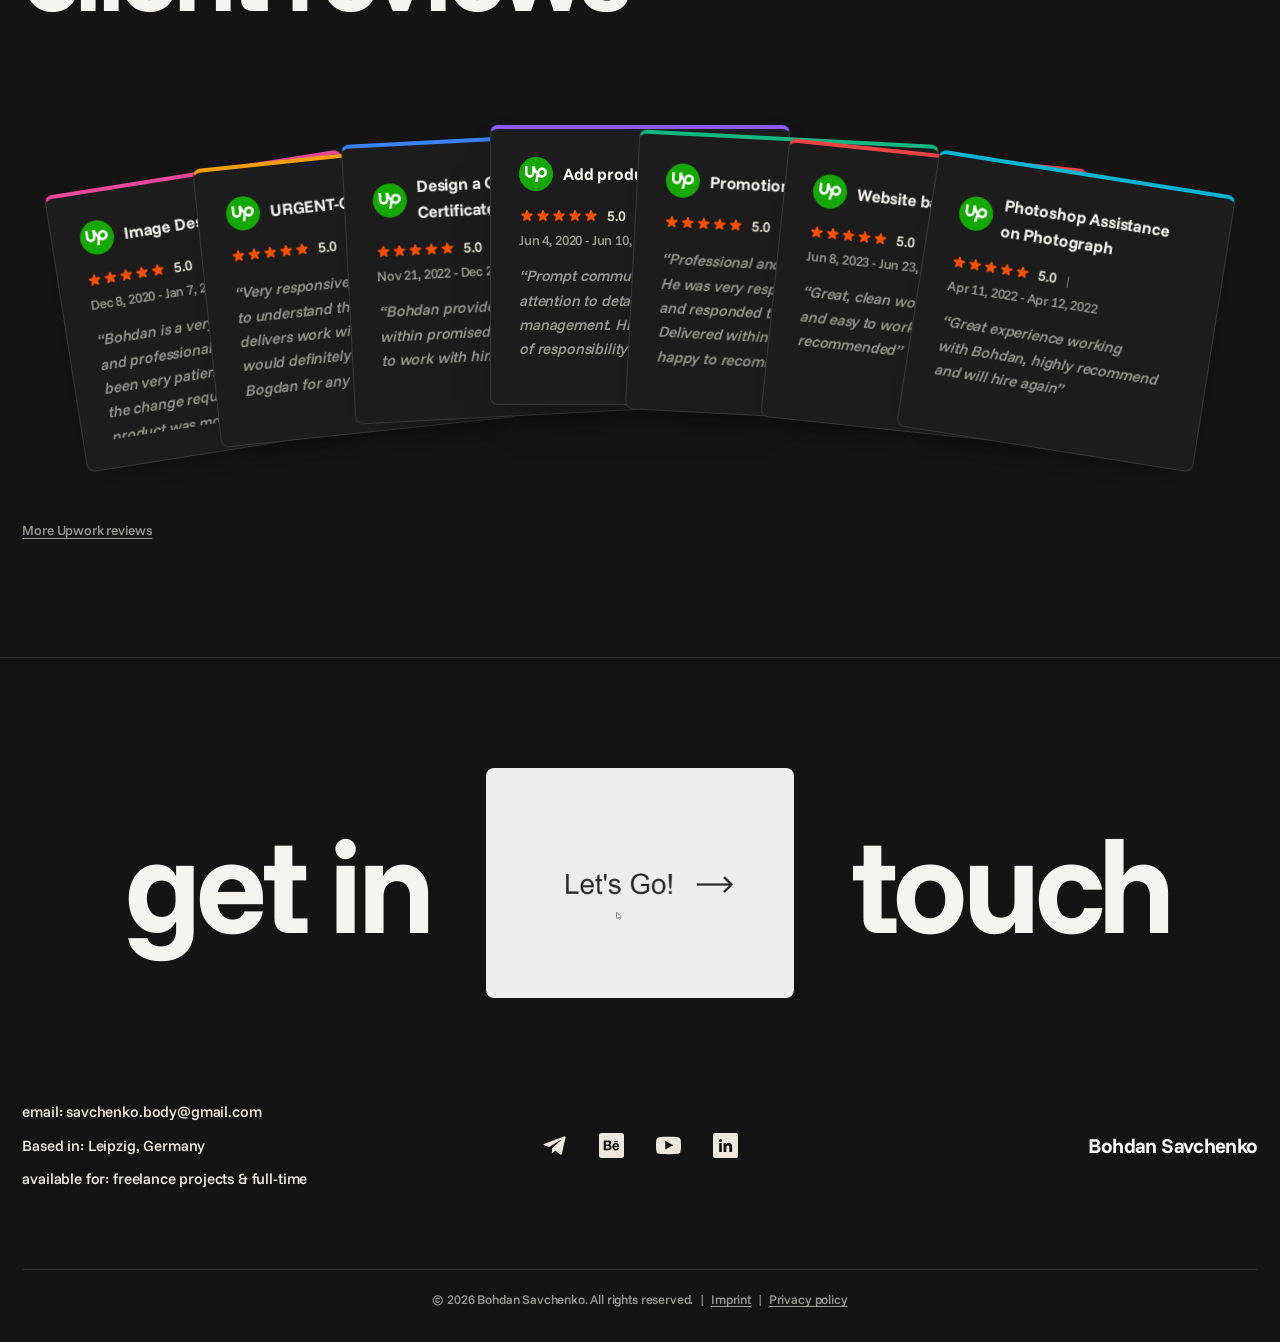
==== commit c5bd6e1f: "Add SaveChain project, move it after dawdle on the homepage Co-Authored-By: Claude Opus 5.5 <noreply" ====
--- a/index.html
+++ b/index.html
@@ -10,7 +10,7 @@
   <link rel="apple-touch-icon" href="/favicon.svg" />
 
   <!-- Fonts: Funnel Sans, self-hosted in /fonts (no Google Fonts request) -->
-  <link rel="stylesheet" href="./styles.css?v=20261024-savechain17" />
+  <link rel="stylesheet" href="./styles.css?v=20261024-savechain18" />
 </head>
 <body>
   <!-- ============ HEADER ============ -->
@@ -189,8 +189,8 @@
   <!-- floating contact button -->
   <a class="contact-fab" href="mailto:savchenko.body@gmail.com" data-i18n="footer.fab">contact me</a>
 
-  <script src="./data.js?v=20261024-savechain17"></script>
-  <script src="/data-uk.js?v=20261024-savechain17"></script>
-  <script src="./app.js?v=20261024-savechain17"></script>
+  <script src="./data.js?v=20261024-savechain18"></script>
+  <script src="/data-uk.js?v=20261024-savechain18"></script>
+  <script src="./app.js?v=20261024-savechain18"></script>
 </body>
 </html>
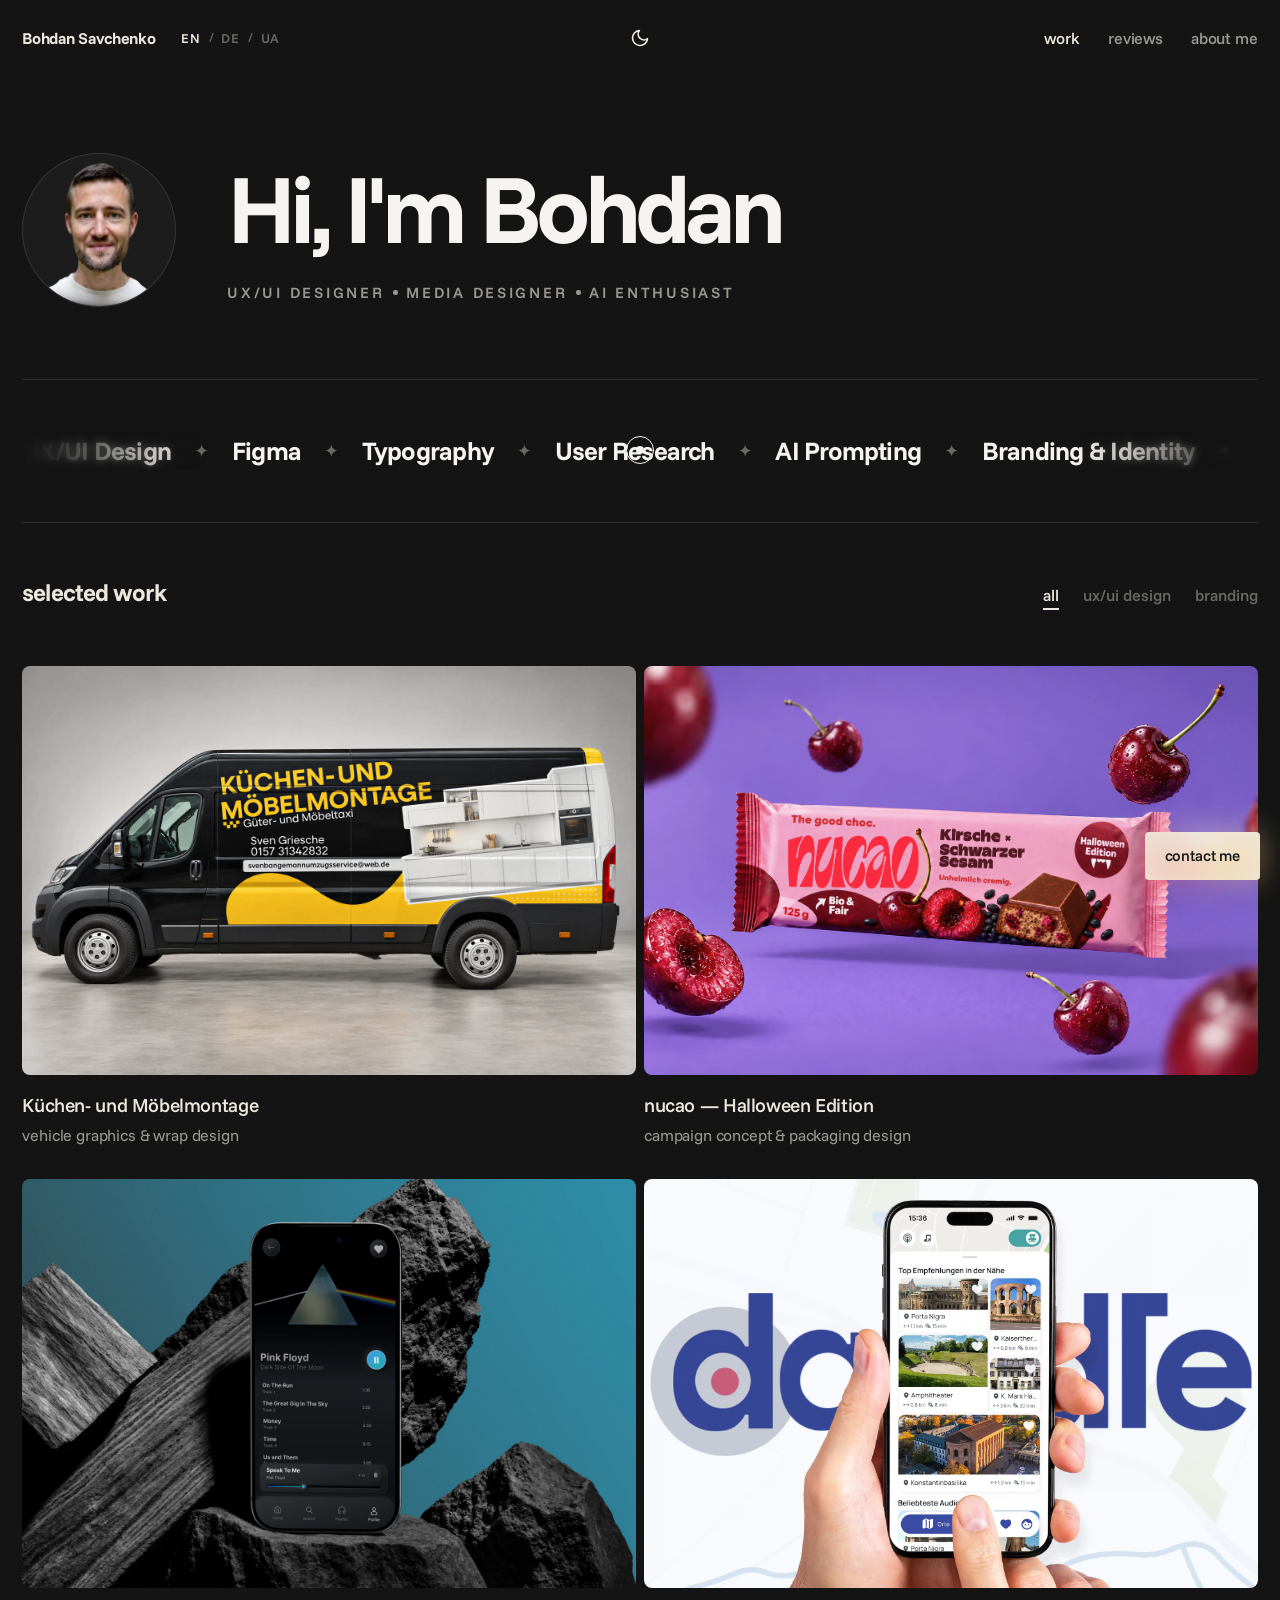
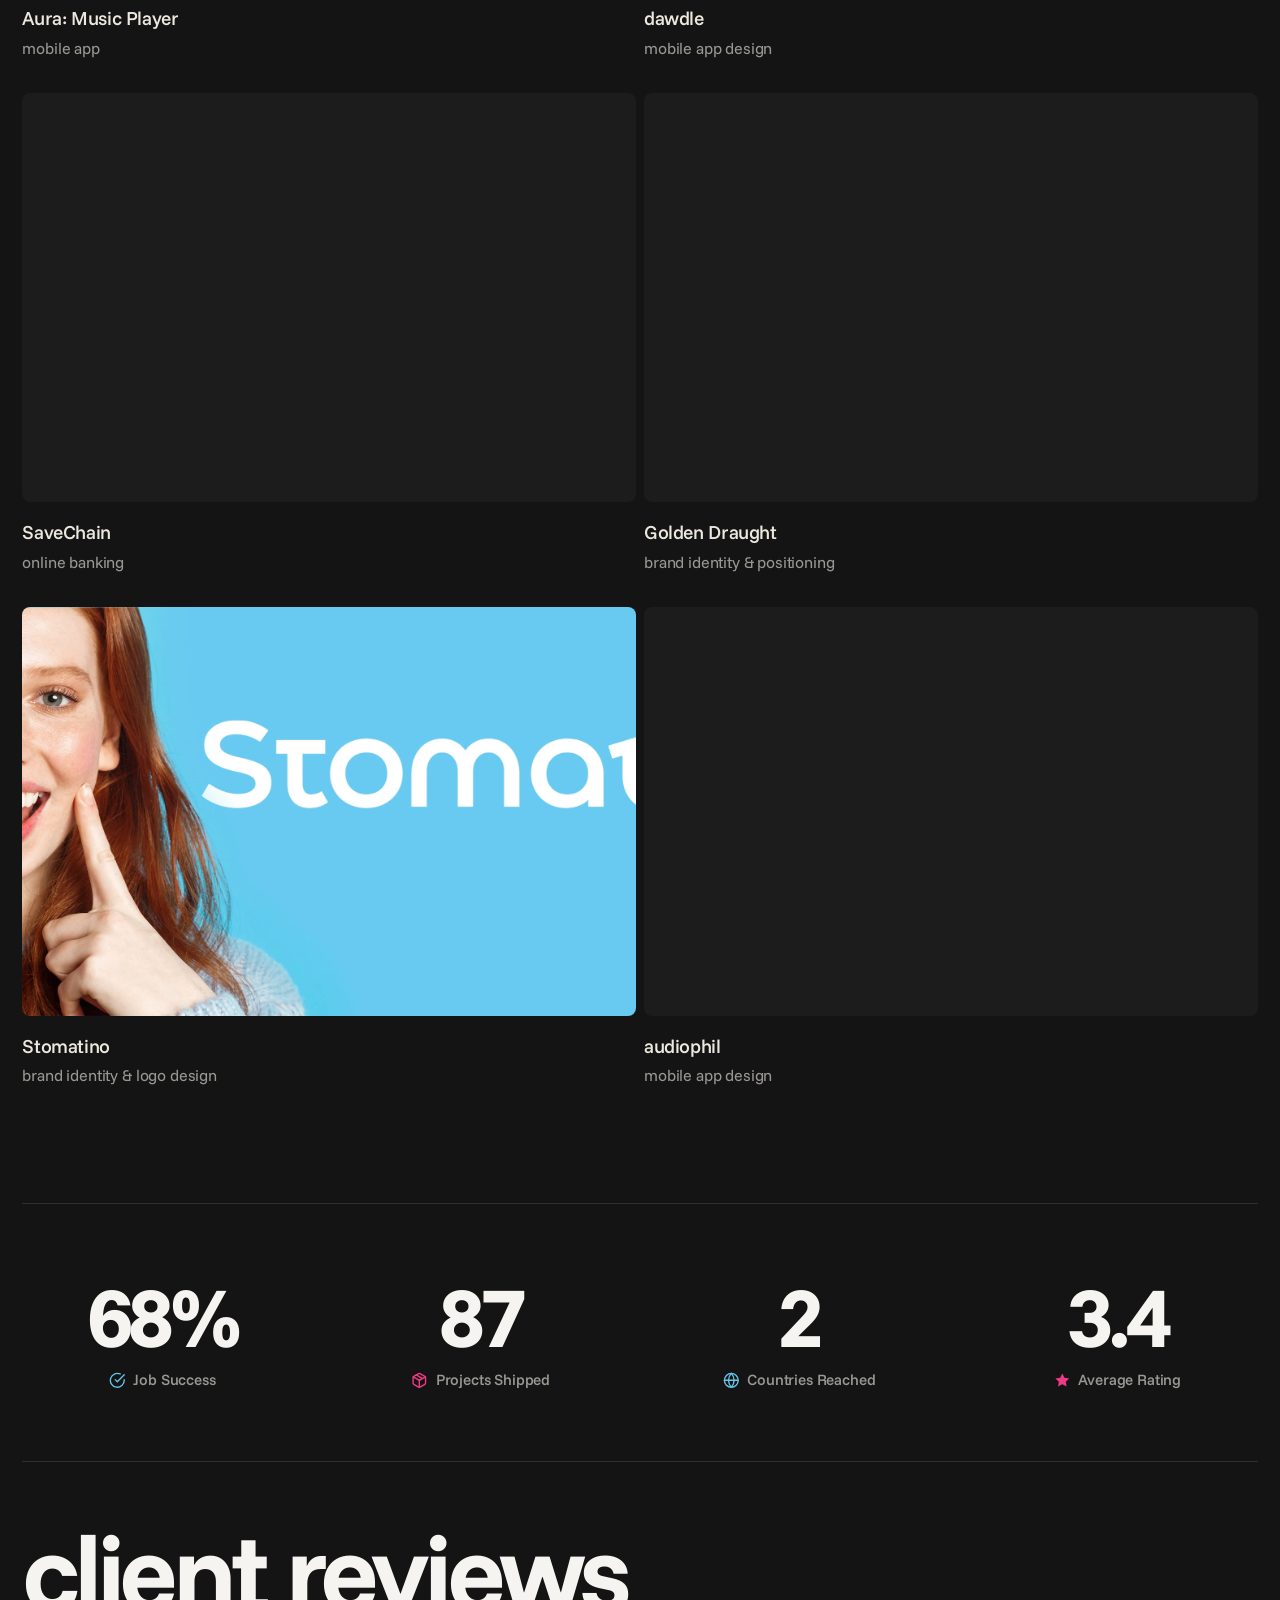
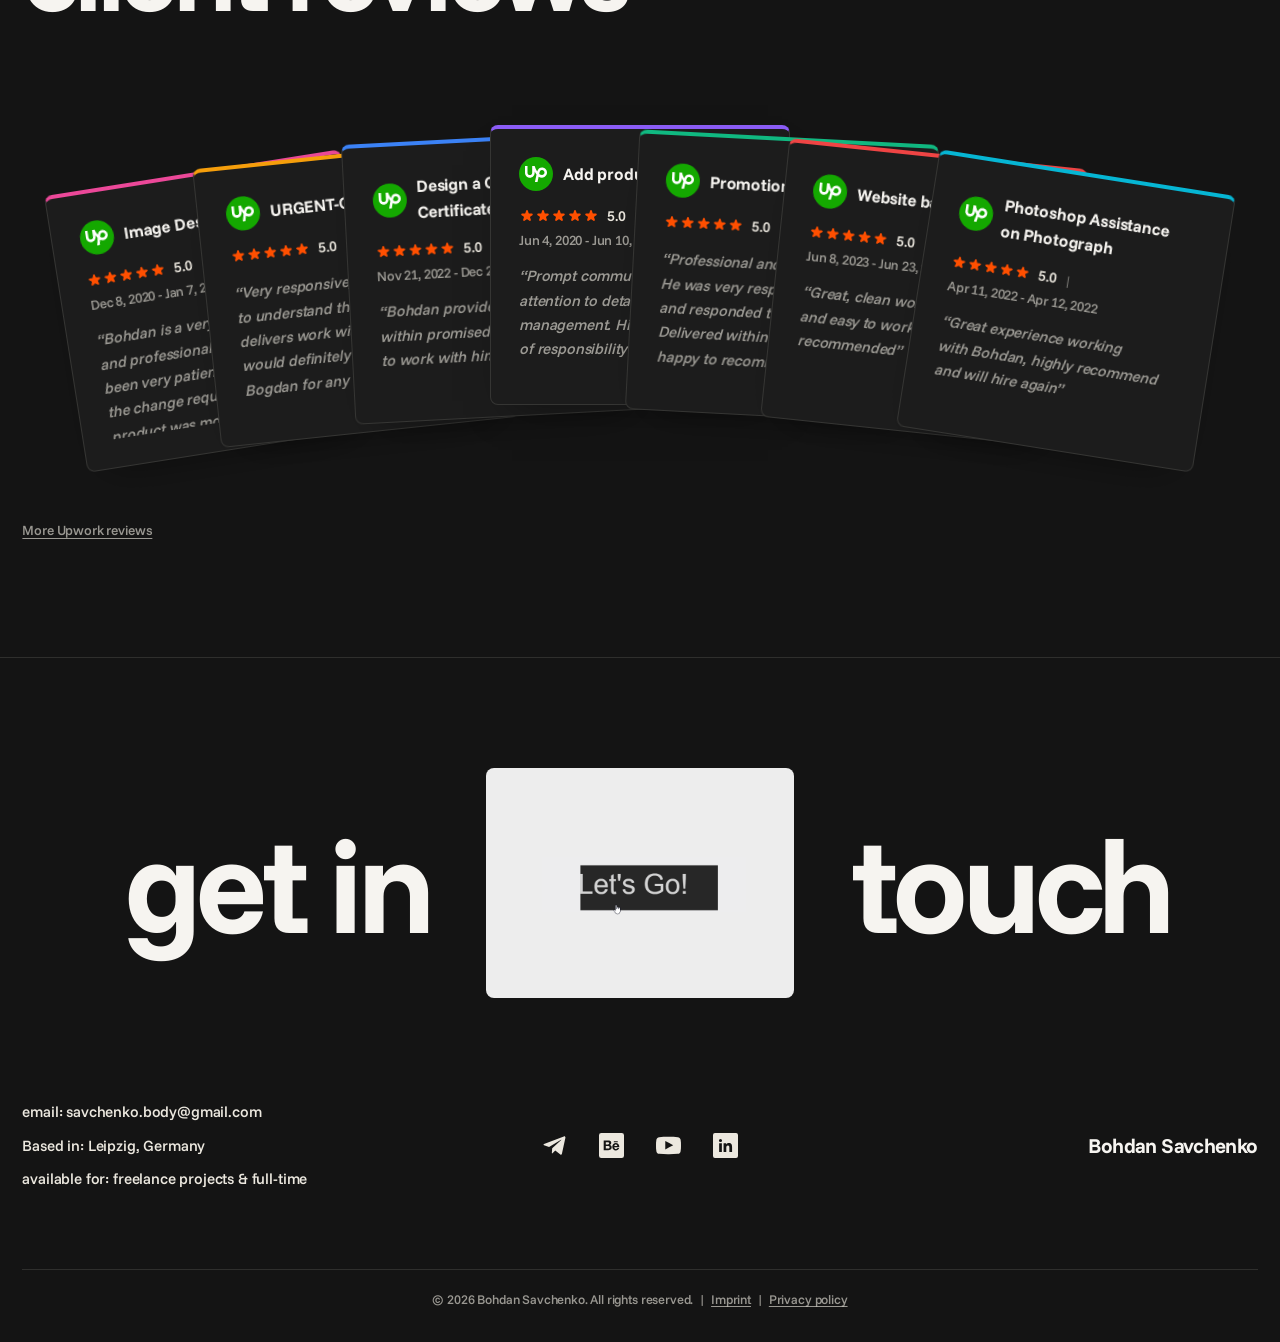
==== commit 27df6bb0: "Add SaveChain project with video rows Co-Authored-By: Claude Opus 5.5 <noreply@anthropic.com>" ====
--- a/index.html
+++ b/index.html
@@ -10,7 +10,7 @@
   <link rel="apple-touch-icon" href="/favicon.svg" />
 
   <!-- Fonts: Funnel Sans, self-hosted in /fonts (no Google Fonts request) -->
-  <link rel="stylesheet" href="./styles.css?v=20261024-savechain18" />
+  <link rel="stylesheet" href="./styles.css?v=20261024-savechain19" />
 </head>
 <body>
   <!-- ============ HEADER ============ -->
@@ -189,8 +189,8 @@
   <!-- floating contact button -->
   <a class="contact-fab" href="mailto:savchenko.body@gmail.com" data-i18n="footer.fab">contact me</a>
 
-  <script src="./data.js?v=20261024-savechain18"></script>
-  <script src="/data-uk.js?v=20261024-savechain18"></script>
-  <script src="./app.js?v=20261024-savechain18"></script>
+  <script src="./data.js?v=20261024-savechain19"></script>
+  <script src="/data-uk.js?v=20261024-savechain19"></script>
+  <script src="./app.js?v=20261024-savechain19"></script>
 </body>
 </html>
